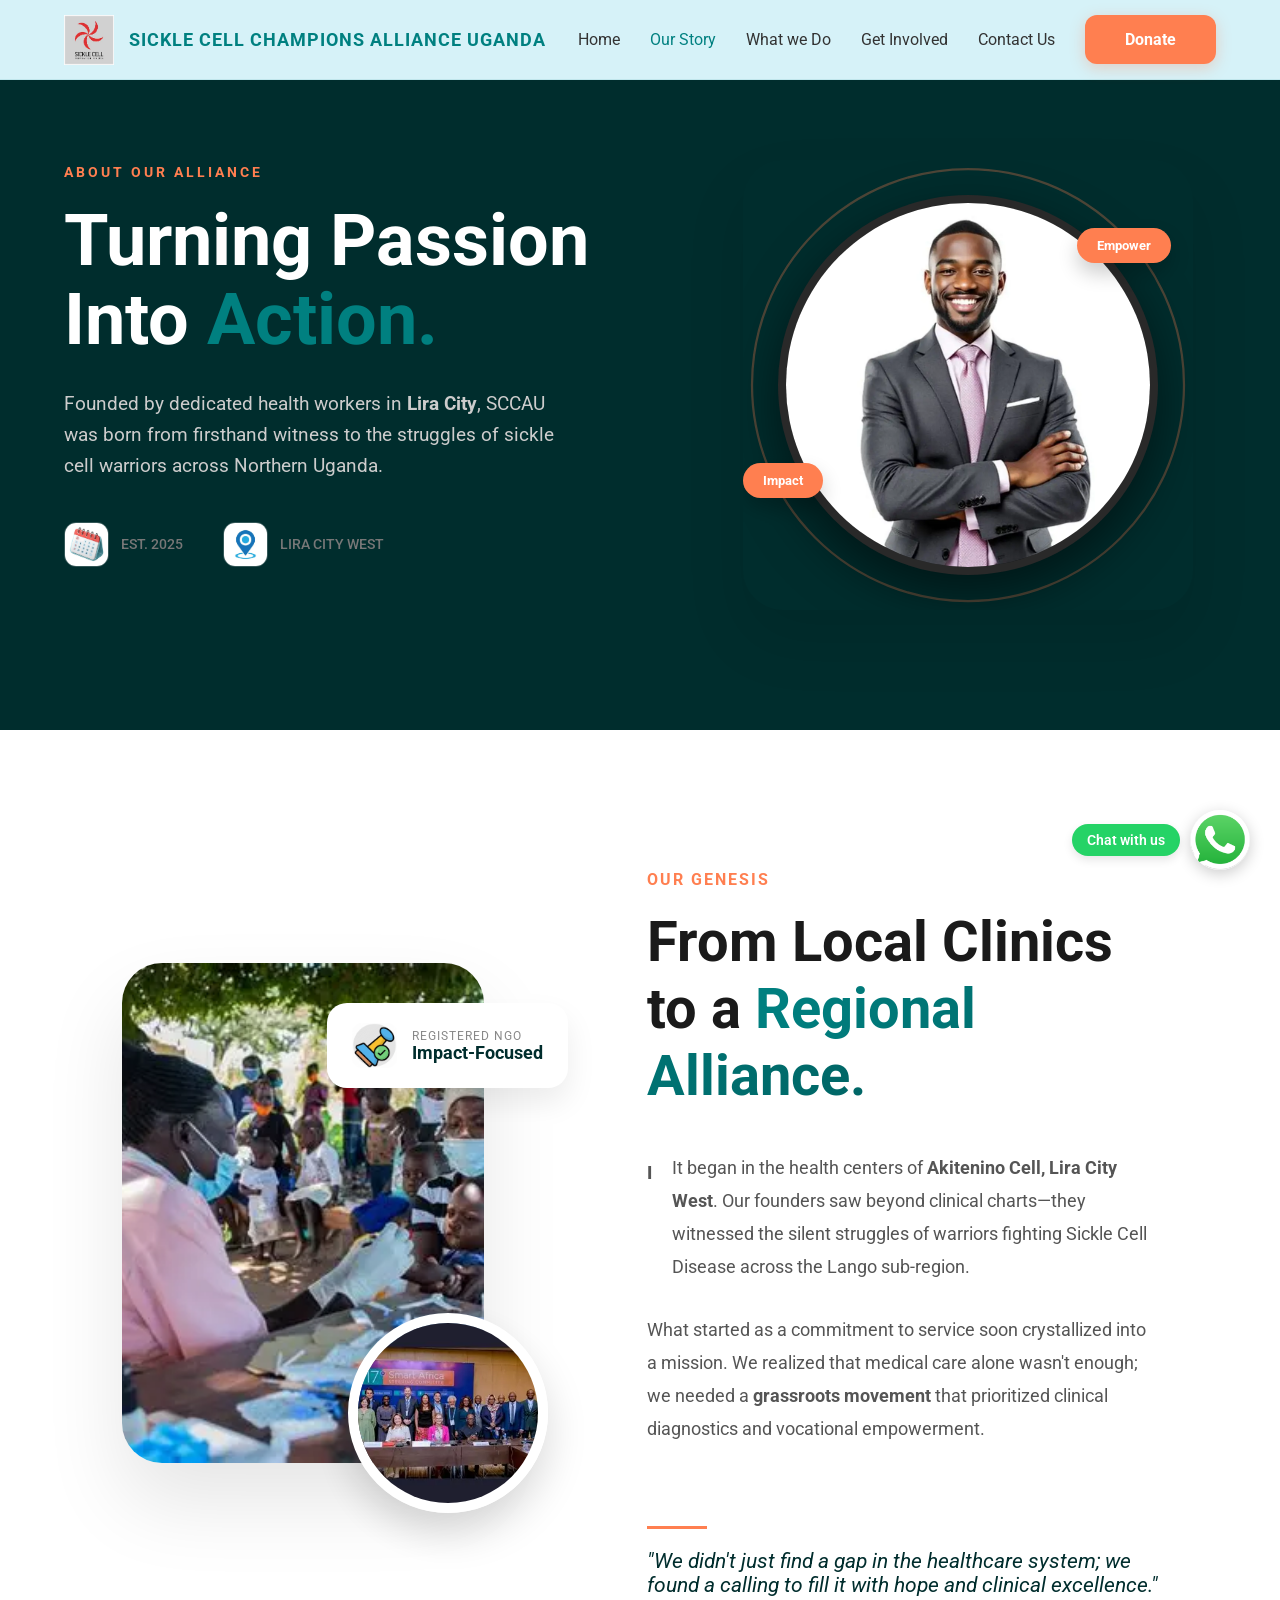
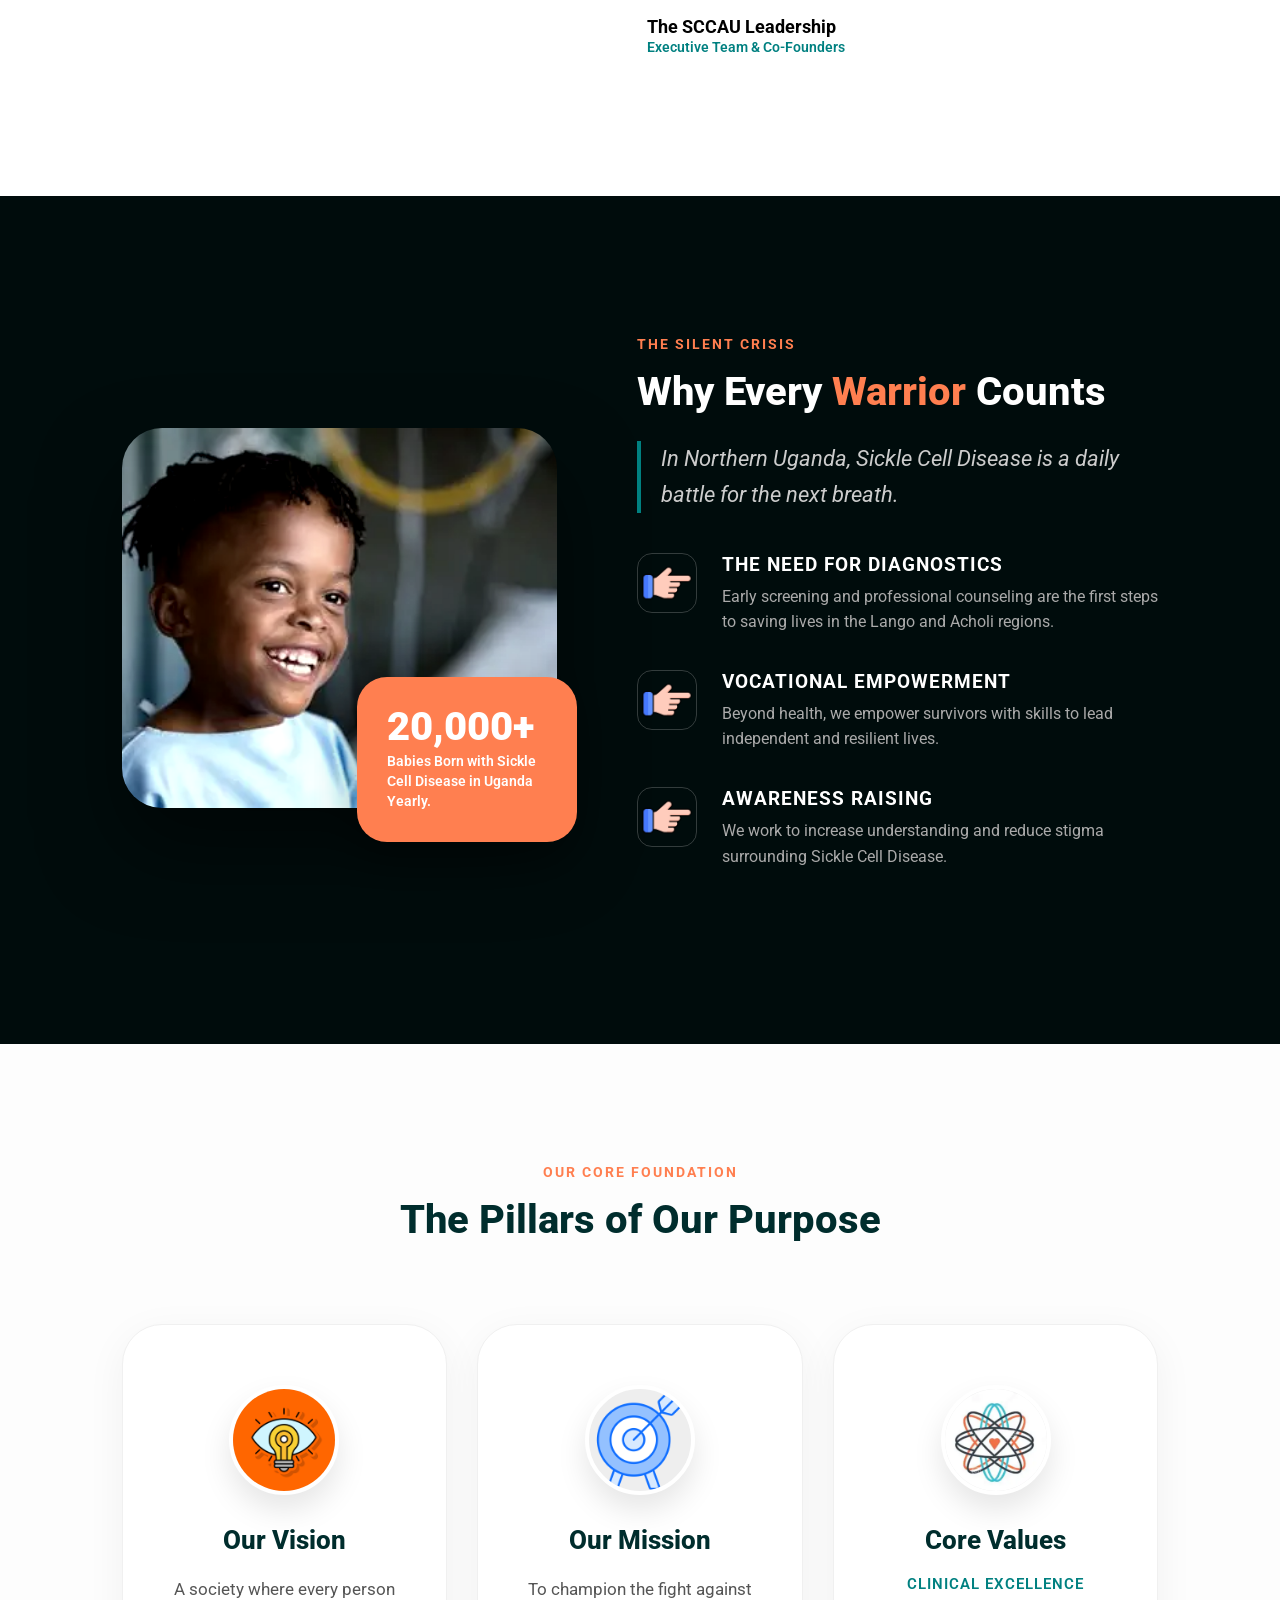
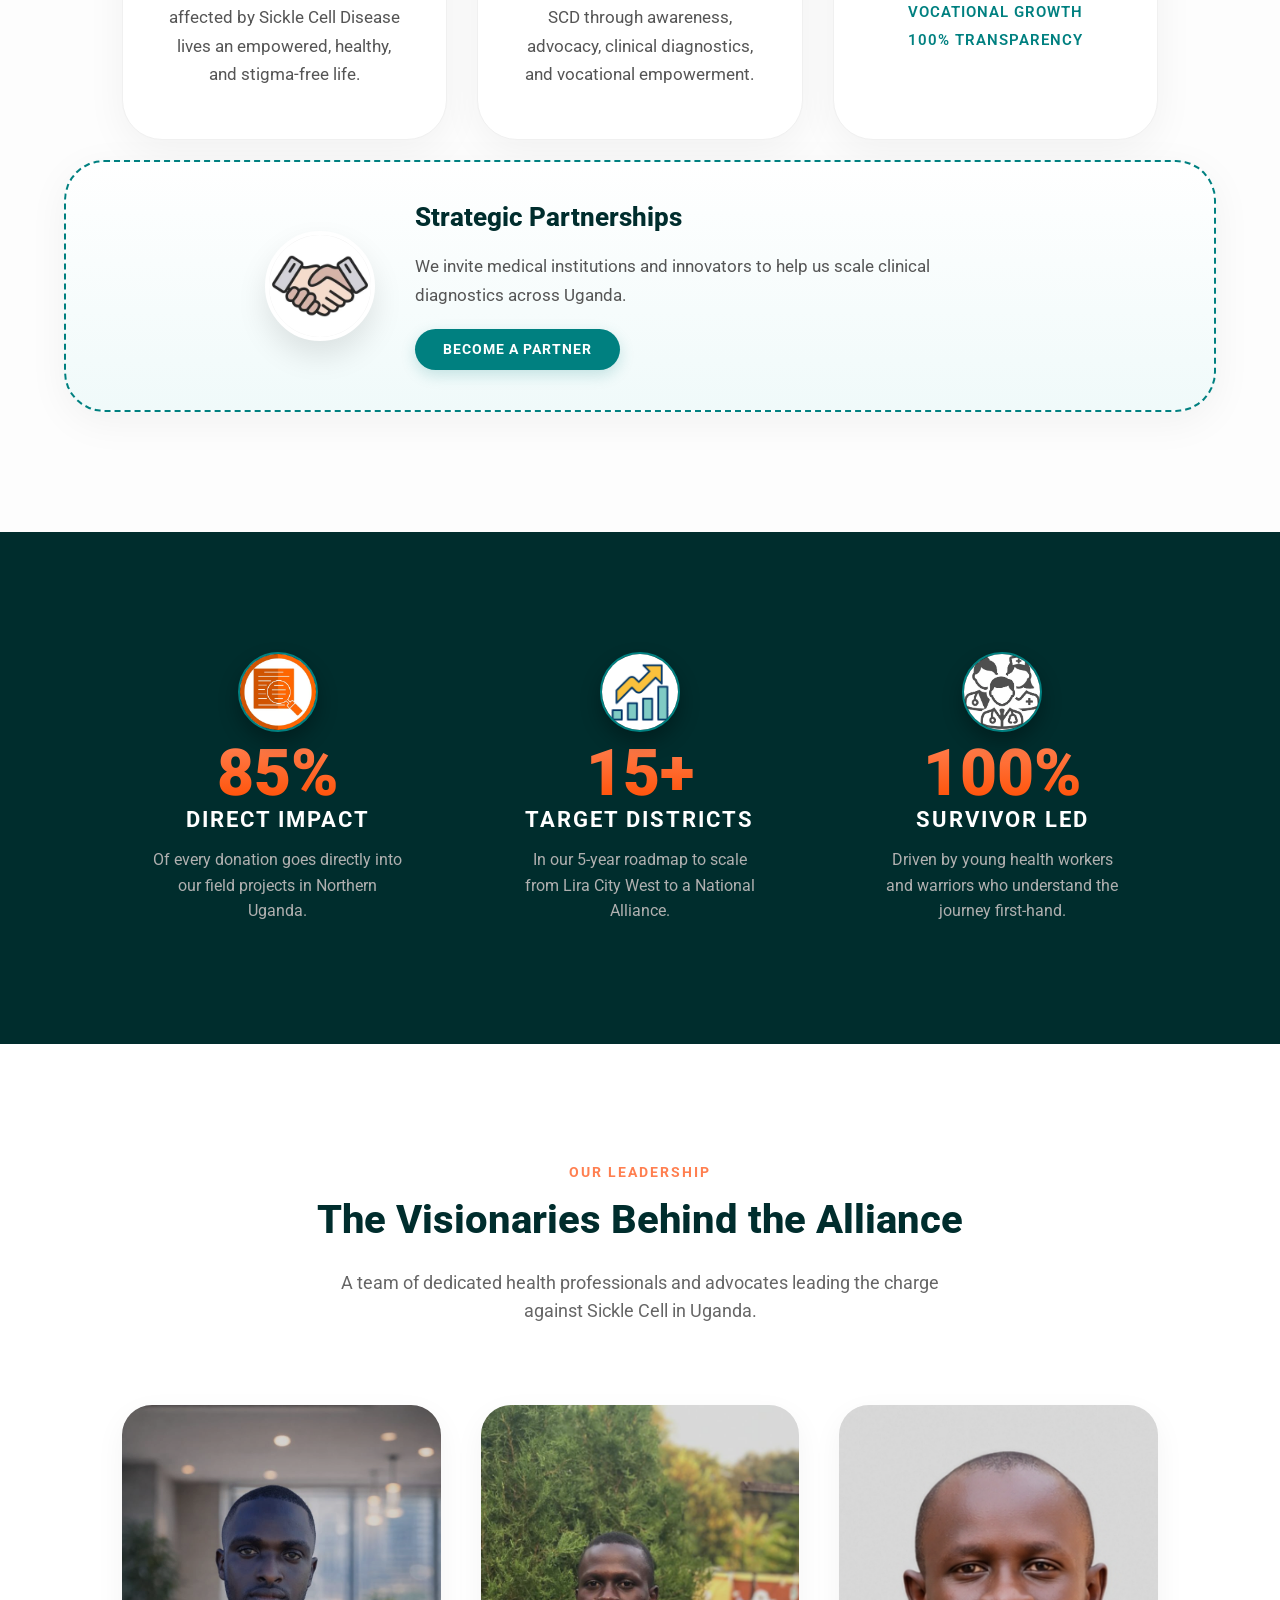
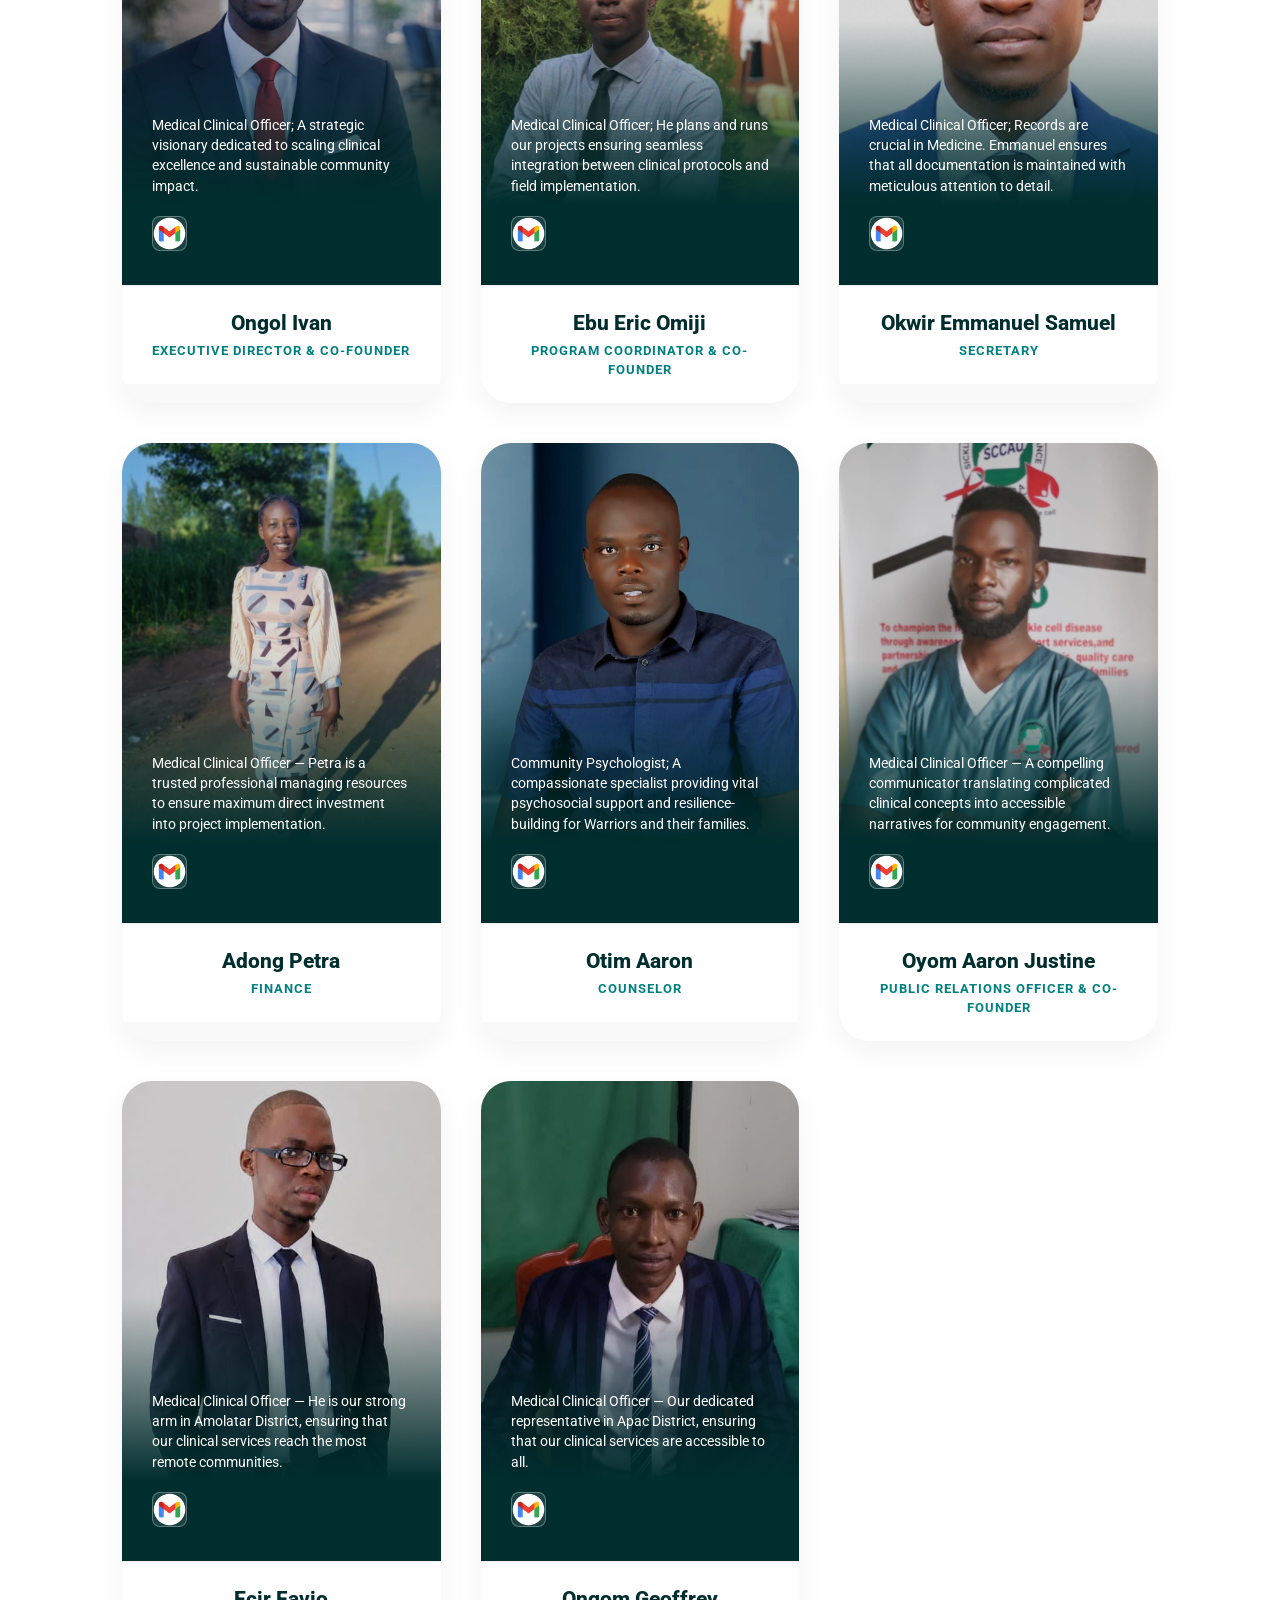
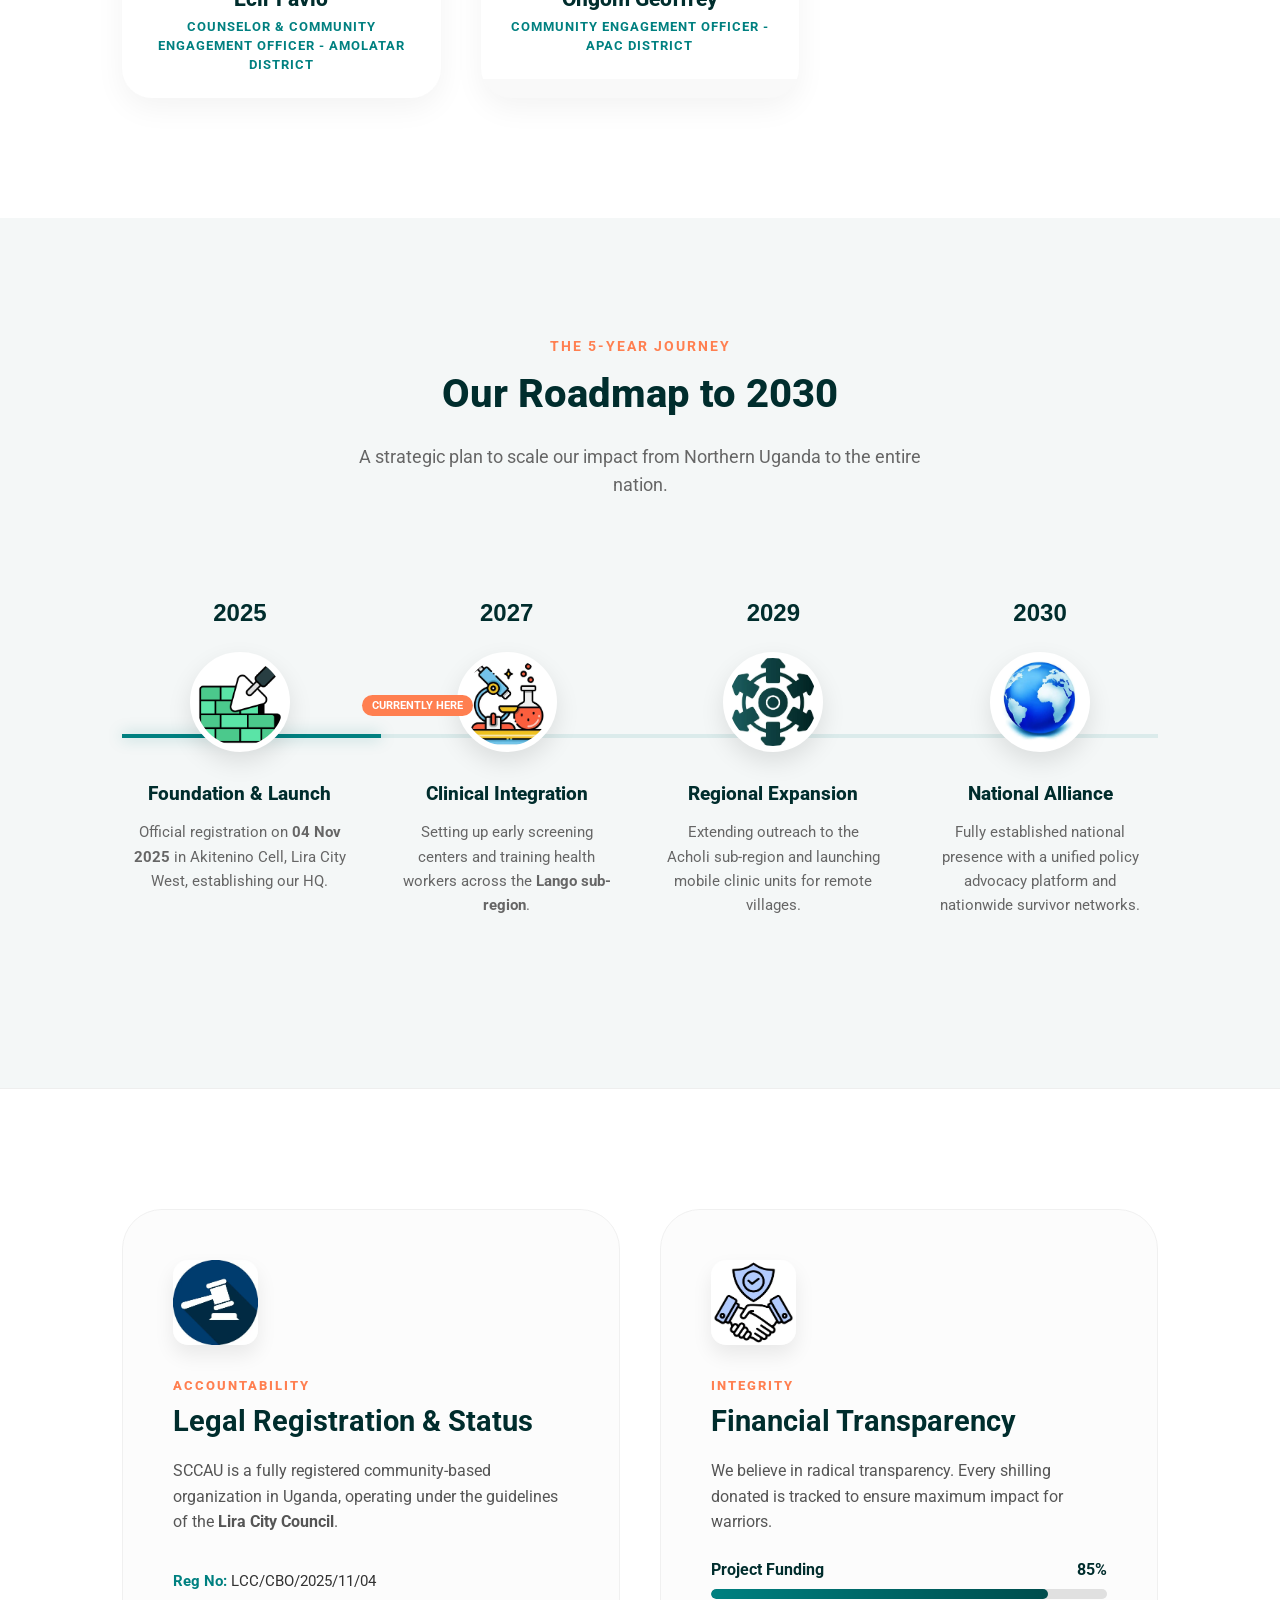
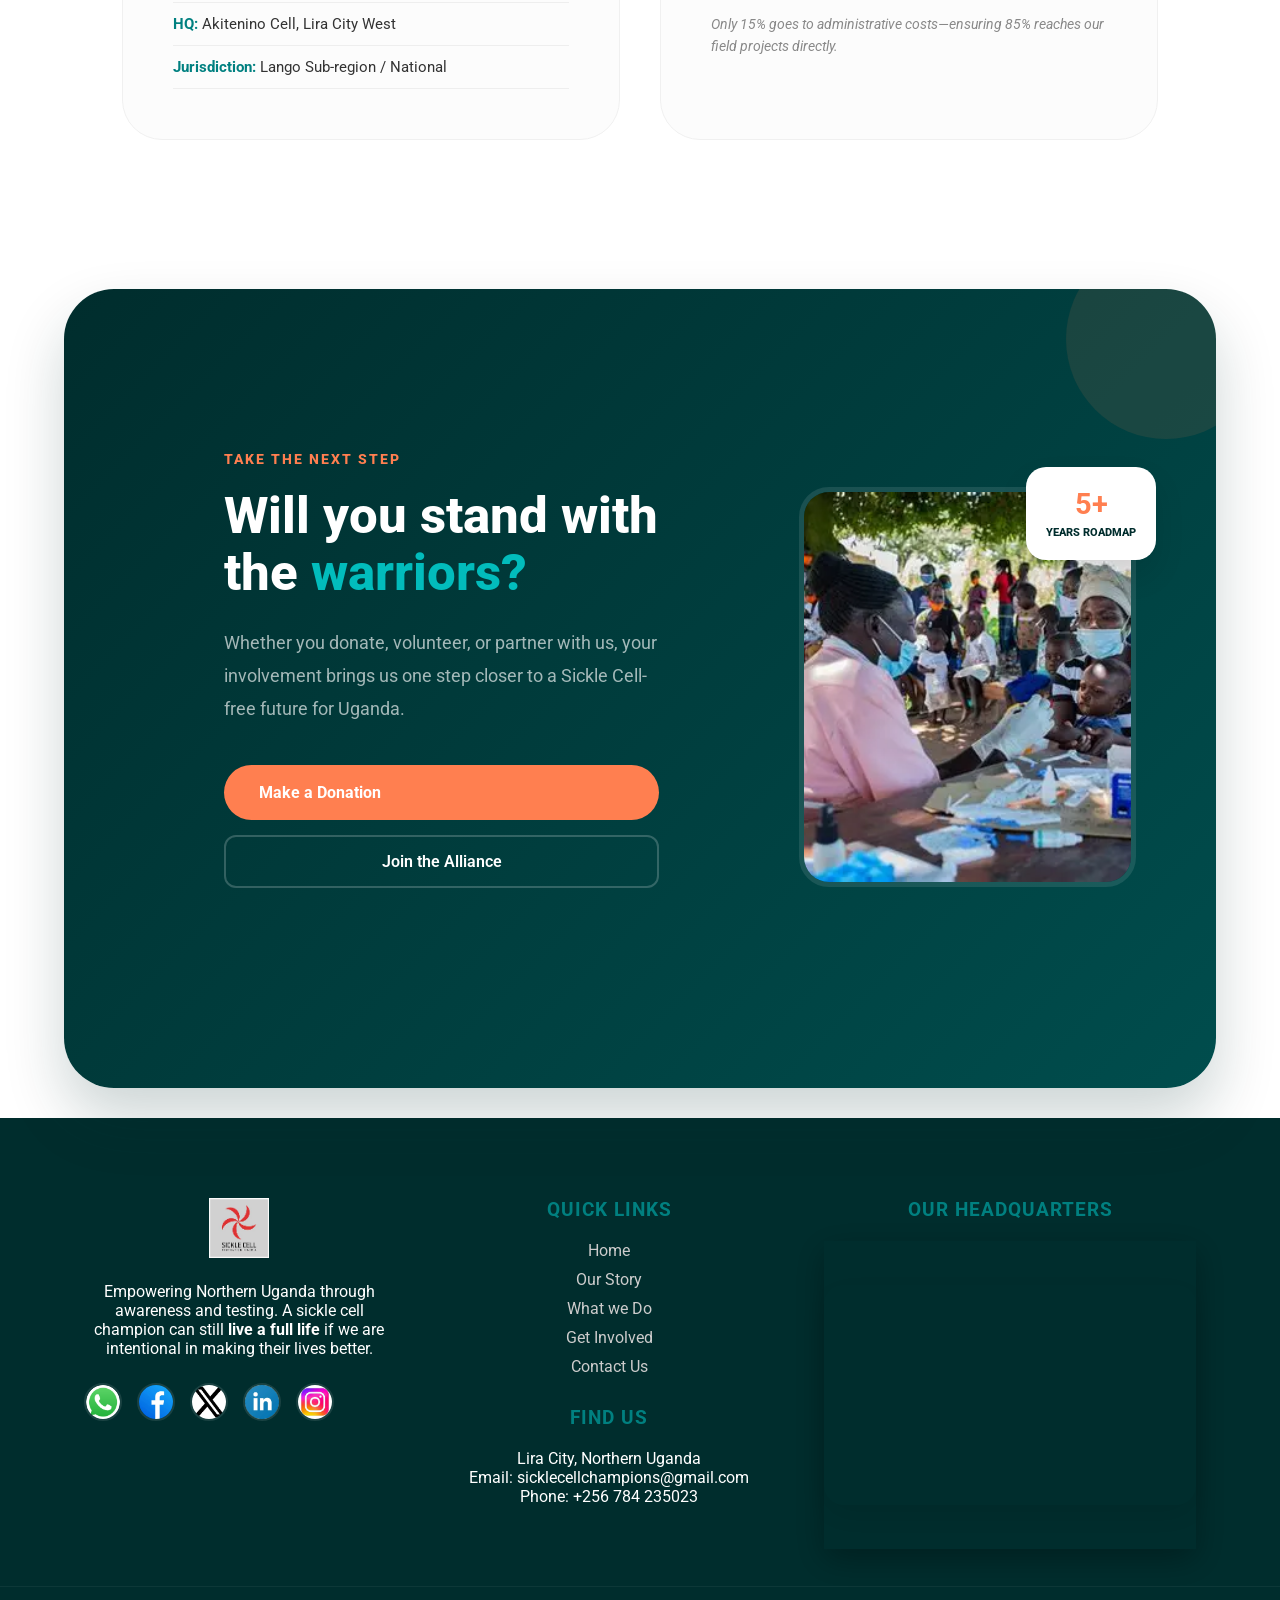
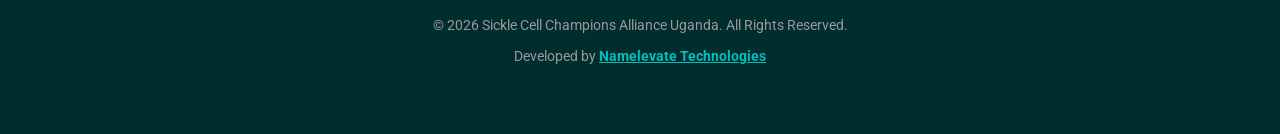
==== about.html @ 12b00da1 "Baseline code" ====
<!DOCTYPE html>
<html lang="en">
<head>
    <meta charset="UTF-8">
    <meta name="viewport" content="width=device-width, initial-scale=1.0">
    <link href="https://fonts.googleapis.com/css2?family=Roboto:wght@400;700&display=swap" rel="stylesheet">
    <link rel="stylesheet" href="style.css">
    <title>Sickle Cell Champions Alliance Uganda</title>
</head>
<body>

    <nav class="navbar">
        <div class="nav-container">
            <div class="brand">
                <img src="IMAGES/logo.jfif" alt="SCAU Logo" class="logo">
                <span class="brand-name">Sickle Cell Champions <span class="break"></span>Alliance Uganda</span>
            </div>

            <ul class="nav-links" id="navLinks">
                    <li><a href="index.html">Home</a></li>
                    <li><a href="about.html" class="active">Our Story</a></li>
                    <li><a href="programs.html">What we Do</a></li>
                    <li><a href="involve.html">Get Involved</a></li>
                    <li><a href="contact.html">Contact Us</a></li>
                <li><a href="donate.html" class="btn-cta">Donate</a></li>
            </ul>


            <div class="menu-toggle" id="mobile-menu">
                <span class="bar"></span>
                <span class="bar"></span>
                <span class="bar"></span>
            </div>
        </div>
    </nav>

<!--=============================================Hero section=================================================-->
<section class="about-hero">
    <div class="container">
        <div class="about-hero-flex">
            
            <div class="about-hero-text reveal-left">
                <span class="about-tag">About Our Alliance</span>
                <h1>Turning Passion Into <span class="highlight">Action.</span></h1>
                <p class="hero-lead">
                    Founded by dedicated health workers in <strong>Lira City</strong>, SCCAU was born from firsthand witness to the struggles of sickle cell warriors across Northern Uganda.
                </p>
                <div class="hero-stats-mini">
                    <div class="mini-stat">
                        <div class="mini-img-icon">
                            <img src="IMAGES/calendar.webp" alt="Established">
                        </div>
                        <span>Est. 2025</span>
                    </div>
                    <div class="mini-stat">
                        <div class="mini-img-icon">
                            <img src="IMAGES/location.webp" alt="Location">
                        </div>
                        <span>Lira City West</span>
                    </div>
                </div>
            </div>

            <div class="about-hero-visual reveal-right">
                <div class="main-image-wrapper">
                    <div class="hero-main-circle">
                        <img src="IMAGES/okol-demo.webp" alt="Executive Director">
                    </div>
                    <div class="floating-badge fb-1">Empower</div>
                    <div class="floating-badge fb-2">Impact</div>
                    <div class="svg-orbit">
                        <svg viewBox="0 0 100 100">
                            <circle cx="50" cy="50" r="48" stroke="rgba(255,127,80,0.3)" stroke-width="0.5" fill="none" />
                        </svg>
                    </div>
                </div>
            </div>

        </div>
    </div>
</section>

    <!--============================================Hero section ends=============================================-->

   <!--==============================================Founding section starts================================================-->
<section class="founding-story">
    <div class="container">
        <div class="story-layout">
            
            <div class="story-visuals reveal-left">
                <div class="image-stack">
                    <div class="main-story-img">
                        <img src="IMAGES/outreach.webp" alt="Lira Outreach">
                    </div>
                    <div class="accent-img-circle">
                        <img src="IMAGES/team.webp" alt="SCCAU Team">
                    </div>
                </div>
                <div class="milestone-card">
                    <div class="m-icon-box">
                        <img src="IMAGES/seal.webp" alt="Certified">
                    </div>
                    <div class="m-text">
                        <span>Registered NGO</span>
                        <strong>Impact-Focused</strong>
                    </div>
                </div>
            </div>

            <div class="story-content reveal-right">
                <span class="story-sub">Our Genesis</span>
                <h2 class="story-title">From Local Clinics to a <span class="teal-gradient">Regional Alliance.</span></h2>
                
                <div class="story-text-block">
                    <p class="drop-cap">I</p>
                    <p>It began in the health centers of <strong>Akitenino Cell, Lira City West</strong>. Our founders saw beyond clinical charts—they witnessed the silent struggles of warriors fighting Sickle Cell Disease across the Lango sub-region.</p>
                </div>

                <div class="story-text-block">
                    <p>What started as a commitment to service soon crystallized into a mission. We realized that medical care alone wasn't enough; we needed a <strong>grassroots movement</strong> that prioritized clinical diagnostics and vocational empowerment.</p>
                </div>

                <div class="story-signature">
                    <div class="sig-line"></div>
                    <p>"We didn't just find a gap in the healthcare system; we found a calling to fill it with hope and clinical excellence."</p>
                    <div class="founder-info">
                        <strong>The SCCAU Leadership</strong>
                        <span>Executive Team & Co-Founders</span>
                    </div>
                </div>
            </div>

        </div>
    </div>
</section>

    <!--===============================================Founding section ends ==========================================-->
 
    <!----------------------------------------------why sickle cell section starts-------------------------------------------------->
<section class="why-it-matters">
    <div class="container">
        <div class="emergency-flex">
            
            <div class="emergency-visual reveal-left">
                <div class="visual-stack">
                    <img src="IMAGES/patient.webp" alt="Sickle Cell Warrior" class="main-portrait">
                    <div class="stat-overlay-card">
                        <span class="stat-highlight">20,000+</span>
                        <p>Babies Born with Sickle Cell Disease in Uganda Yearly.</p>
                    </div>
                </div>
            </div>

            <div class="emergency-content reveal-right">
                <span class="section-tag">The Silent Crisis</span>
                <h2 class="section-title" style="color: white;">Why Every <span class="coral-text">Warrior</span> Counts</h2>
                
                <div class="narrative-box">
                    <p class="lead-text">In Northern Uganda, Sickle Cell Disease is a daily battle for the next breath.</p>
                    
                    <div class="fact-row">
                        <div class="fact-icon-img">
                            <img src="IMAGES/point.png" alt="Clinical">
                        </div>
                        <div class="fact-text">
                            <strong>The Need for Diagnostics</strong>
                            <p>Early screening and professional counseling are the first steps to saving lives in the Lango and Acholi regions.</p>
                        </div>
                    </div>

                    <div class="fact-row">
                        <div class="fact-icon-img">
                            <img src="IMAGES/point.png" alt="Empowerment">
                        </div>
                        <div class="fact-text">
                            <strong>Vocational Empowerment</strong>
                            <p>Beyond health, we empower survivors with skills to lead independent and resilient lives.</p>
                        </div>
                    </div>

                    <div class="fact-row">
                        <div class="fact-icon-img">
                            <img src="IMAGES/point.png" alt="Transparency">
                        </div>
                        <div class="fact-text">
                            <strong>Awareness Raising</strong>
                            <p>We work to increase understanding and reduce stigma surrounding Sickle Cell Disease.</p>
                        </div>
                    </div>
                </div>
            </div>
        </div>
    </div>
</section>
<!----------------------------------------------why sickle cell section ends-------------------------------------------------->
 
    <!--===============================================mission starts=================================================-->
<section class="identity-section">
    <div class="container">
        <div class="identity-header reveal-up">
            <span class="section-tag">Our Core Foundation</span>
            <h2 class="section-title">The Pillars of Our Purpose</h2>
        </div>

        <div class="identity-grid">
            <div class="identity-card vision-card reveal-up">
                <div class="pillar-img-icon">
                    <img src="IMAGES/vision.jpg" alt="Our Vision">
                </div>
                <div class="pillar-content">
                    <h3>Our Vision</h3>
                    <p>A society where every person affected by Sickle Cell Disease lives an empowered, healthy, and stigma-free life.</p>
                </div>
                <div class="pillar-accent"></div>
            </div>

            <div class="identity-card mission-card reveal-up" style="transition-delay: 0.2s;">
                <div class="pillar-img-icon">
                    <img src="IMAGES/mission.png" alt="Our Mission">
                </div>
                <div class="pillar-content">
                    <h3>Our Mission</h3>
                    <p>To champion the fight against SCD through awareness, advocacy, clinical diagnostics, and vocational empowerment.</p>
                </div>
                <div class="pillar-accent"></div>
            </div>

            <div class="identity-card values-card reveal-up" style="transition-delay: 0.4s;">
                <div class="pillar-img-icon">
                    <img src="IMAGES/core2.PNG" alt="Our Values">
                </div>
                <div class="pillar-content">
                    <h3>Core Values</h3>
                    <ul class="values-list">
                        <li><span>Clinical Excellence</span></li>
                        <li><span>Vocational Growth</span></li>
                        <li><span>100% Transparency</span></li>
                    </ul>
                </div>
                <div class="pillar-accent"></div>
            </div>
        </div>
        <div class="identity-card partnership-card reveal-up" style="transition-delay: 0.6s; margin-top: 20px;">
            <div class="pillar-img-icon">
                <img src="IMAGES/partner.webp" alt="Partner with us">
            </div>
            <div class="pillar-content">
                <h3>Strategic Partnerships</h3>
                <p>We invite medical institutions and innovators to help us scale clinical diagnostics across Uganda.</p>
                <a href="contact.html" class="partner-btn">Become a Partner</a>
            </div>
            <div class="pillar-accent"></div>
        </div>
    </div>
</section>
   <!--===============================================mission ends=================================================-->
 <!--===============================================metric starts=================================================-->
 <section class="impact-dashboard">
    <div class="container">
        <div class="dashboard-grid">
            
            <div class="metric-card reveal-up">
                <div class="metric-visual">
                    <div class="metric-img-circle">
                        <img src="IMAGES/transparency.webp" alt="Transparency">
                    </div>
                    </div>
                    <div class="metric-number"><span class="counter">85</span>%</div>
                
                <div class="metric-info">
                    <h4>Direct Impact</h4>
                    <p>Of every donation goes directly into our field projects in Northern Uganda.</p>
                </div>
            </div>

            <div class="metric-card reveal-up" style="transition-delay: 0.2s;">
                <div class="metric-visual">
                    <div class="metric-img-circle">
                        <img src="IMAGES/growth.jfif" alt="Expansion">
                    </div>
                    </div>
                    <div class="metric-number"><span class="counter">15</span>+</div>
                
                <div class="metric-info">
                    <h4>Target Districts</h4>
                    <p>In our 5-year roadmap to scale from Lira City West to a National Alliance.</p>
                </div>
            </div>

            <div class="metric-card reveal-up" style="transition-delay: 0.4s;">
                <div class="metric-visual">
                    <div class="metric-img-circle">
                        <img src="IMAGES/personnel.webp" alt="Health Workers">
                    </div>
                    </div>
                    <div class="metric-number"><span class="counter">100</span>%</div>
                
                <div class="metric-info">
                    <h4>Survivor Led</h4>
                    <p>Driven by young health workers and warriors who understand the journey first-hand.</p>
                </div>
            </div>

        </div>
    </div>
</section>

 <!--===============================================metric ends=================================================-->
 <!--================================================Leadership starts=====================================================-->
<section class="leadership-section">
    <div class="container">
        <div class="leadership-header reveal-up">
            <span class="section-tag">Our Leadership</span>
            <h2 class="section-title">The Visionaries Behind the Alliance</h2>
            <p class="section-subtitle">A team of dedicated health professionals and advocates leading the charge against Sickle Cell in Uganda.</p>
        </div>

        <div class="team-grid">
            <div class="leader-card">
                <div class="leader-image-wrapper">
                    <img src="IMAGES/Ongol.jpg" alt="Ongol Ivan" class="leader-photo">
                    <div class="leader-overlay">
                        <div class="leader-bio">
                            <p>Medical Clinical Officer; A strategic visionary dedicated to scaling clinical excellence and sustainable community impact.</p>
                            <div class="leader-socials">
                         <!--       <a href="#"><img src="IMAGES/linkedin.webp" alt="LinkedIn"></a>       -->
                                <a href="mailto:ivanongol18@gmail.com"><img src="IMAGES/gmail.webp" alt="Email"></a>
                            </div>
                        </div>
                    </div>
                </div>
                <div class="leader-info">
                    <h3>Ongol Ivan</h3>
                    <span>Executive Director & Co-Founder</span>
                </div>
            </div>

                   
            <div class="leader-card">
                <div class="leader-image-wrapper">
                    <img src="IMAGES/Ebu.jpg" alt="Ebu Eric" class="leader-photo">
                    <div class="leader-overlay">
                        <div class="leader-bio">
                            <p>Medical Clinical Officer; He plans and runs our projects ensuring seamless integration between clinical protocols and field implementation.</p>
                            <div class="leader-socials">
                        <!--        <a href="#"><img src="IMAGES/linkedin.webp" alt="LinkedIn"></a>          -->
                                <a href="mailto:ebue301@gmail.com"><img src="IMAGES/gmail.webp" alt="Email"></a>
                            </div>
                        </div>
                    </div>
                </div>
                <div class="leader-info">
                    <h3>Ebu Eric Omiji</h3>
                    <span>Program Coordinator & Co-Founder</span>
                </div>
            </div>

                <div class="leader-card">
                <div class="leader-image-wrapper">
                    <img src="IMAGES/Okwir.jpg" alt="Okwir Emmanuel Samuel" class="leader-photo">
                    <div class="leader-overlay">
                        <div class="leader-bio">
                            <p>Medical Clinical Officer; Records are crucial in Medicine. Emmanuel ensures that all documentation is maintained with meticulous attention to detail.</p>
                            <div class="leader-socials">
                     <!--            <a href="#"><img src="IMAGES/linkedin.webp" alt="LinkedIn"></a>    -->
                                <a href="mailto:okwiremmanuel089@gmail.com"><img src="IMAGES/gmail.webp" alt="Email"></a>
                            </div>
                        </div>
                    </div>
                </div>
                <div class="leader-info">
                    <h3>Okwir Emmanuel Samuel</h3>
                    <span>Secretary</span>
                </div>
            </div>


                    
                <div class="leader-card">
                <div class="leader-image-wrapper">
                    <img src="IMAGES/Adong.jpg" alt="Adong Petra" class="leader-photo">
                    <div class="leader-overlay">
                        <div class="leader-bio">
                            <p>Medical Clinical Officer — Petra is a trusted professional managing resources to ensure maximum direct investment into project implementation.</p>
                            <div class="leader-socials">
                     <!--            <a href="#"><img src="IMAGES/linkedin.webp" alt="LinkedIn"></a>    -->
                                <a href="mailto:okwir@gmail.com"><img src="IMAGES/gmail.webp" alt="Email"></a>
                            </div>
                        </div>
                    </div>
                </div>
                <div class="leader-info">
                    <h3>Adong Petra</h3>
                    <span>Finance</span>
                </div>
            </div>

                    
                <div class="leader-card">
                <div class="leader-image-wrapper">
                    <img src="IMAGES/Otim.jpg" alt="Otim Aaron" class="leader-photo">
                    <div class="leader-overlay">
                        <div class="leader-bio">
                            <p>Community Psychologist; A compassionate specialist providing vital psychosocial support and resilience-building for Warriors and their families.</p>
                            <div class="leader-socials">
                      <!--          <a href="#"><img src="IMAGES/linkedin.webp" alt="LinkedIn"></a>          -->
                                <a href="mailto:aronotim15@gmail.com"><img src="IMAGES/gmail.webp" alt="Email"></a>
                            </div>
                        </div>
                    </div>
                </div>
                <div class="leader-info">
                    <h3>Otim Aaron</h3>
                    <span>Counselor</span>
                </div>
            </div>

                
                    <div class="leader-card">
                <div class="leader-image-wrapper">
                    <img src="IMAGES/Oyom.jpg" alt="Oyom Aaron Justine" class="leader-photo">
                    <div class="leader-overlay">
                        <div class="leader-bio">
                            <p>Medical Clinical Officer — A compelling communicator translating complicated clinical concepts into accessible narratives for community engagement.</p>
                            <div class="leader-socials">
                     <!--           <a href="#"><img src="IMAGES/linkedin.webp" alt="LinkedIn"></a>     -->
                                <a href="mailto:okwir@gmail.com"><img src="IMAGES/gmail.webp" alt="Email"></a>
                            </div>
                        </div>
                    </div>
                </div>
                <div class="leader-info">
                    <h3>Oyom Aaron Justine</h3>
                    <span>Public Relations Officer & Co-founder</span>
                </div>
            </div>

               
                    <div class="leader-card">
                <div class="leader-image-wrapper">
                    <img src="IMAGES/Ecir.jpg" alt="Ecir Favio" class="leader-photo">
                    <div class="leader-overlay">
                        <div class="leader-bio">
                            <p>Medical Clinical Officer — He is our strong arm in Amolatar District, ensuring that our clinical services reach the most remote communities.</p>
                            <div class="leader-socials">
                    <!--            <a href="#"><img src="IMAGES/linkedin.webp" alt="LinkedIn"></a>    -->
                                <a href="mailto:favioecir591@gmail.com"><img src="IMAGES/gmail.webp" alt="Email"></a>
                            </div>
                        </div>
                    </div>
                </div>
                <div class="leader-info">
                    <h3>Ecir Favio</h3>
                    <span>Counselor & Community Engagement Officer - Amolatar District</span>
                </div>
            </div>

                 
                    <div class="leader-card">
                <div class="leader-image-wrapper">
                    <img src="IMAGES/Ongom.jpg" alt="Ongom Geoffrey" class="leader-photo">
                    <div class="leader-overlay">
                        <div class="leader-bio">
                            <p>Medical Clinical Officer — Our dedicated representative in Apac District, ensuring that our clinical services are accessible to all.</p>
                            <div class="leader-socials">
                       <!--         <a href="#"><img src="IMAGES/linkedin.webp" alt="LinkedIn"></a>    -->
                                <a href="mailto:okwir@gmail.com"><img src="IMAGES/gmail.webp" alt="Email"></a>
                            </div>
                        </div>
                    </div>
                </div>
                <div class="leader-info">
                    <h3>Ongom Geoffrey</h3>
                    <span>Community Engagement Officer - Apac District</span>
                </div>
            </div>


            <!-- Additional leaders can be added here following the same structure -->
        </div>
    </div>
</section>

 <!--===================================================Leadership ends===========================================================-->
 <!--================================================== Milestones start=========================================================-->
<section class="roadmap-section">
    <div class="container">
        <div class="roadmap-header reveal-up">
            <span class="section-tag">The 5-Year Journey</span>
            <h2 class="section-title">Our Roadmap to 2030</h2>
            <p class="section-subtitle">A strategic plan to scale our impact from Northern Uganda to the entire nation.</p>
        </div>

        <div class="roadmap-wrapper">
            <div class="roadmap-line"></div>

            <div class="roadmap-grid">
                <div class="milestone-item reveal-up">
                    <div class="milestone-year">2025</div>
                    <div class="milestone-node">
                        <div class="node-img-icon">
                            <img src="IMAGES/foundation.png" alt="Foundation">
                        </div>
                    </div>
                    <div class="milestone-content">
                        <h3>Foundation & Launch</h3>
                        <p>Official registration on <strong>04 Nov 2025</strong> in Akitenino Cell, Lira City West, establishing our HQ.</p>
                    </div>
                </div>

                <div class="milestone-item reveal-up" style="transition-delay: 0.2s;">
                    <div class="milestone-year">2027</div>
                    <div class="milestone-node">
                        <div class="node-img-icon">
                            <img src="IMAGES/lab.webp" alt="Screening">
                        </div>
                    </div>
                    <div class="milestone-content">
                        <h3>Clinical Integration</h3>
                        <p>Setting up early screening centers and training health workers across the <strong>Lango sub-region</strong>.</p>
                    </div>
                </div>

                <div class="milestone-item reveal-up" style="transition-delay: 0.4s;">
                    <div class="milestone-year">2029</div>
                    <div class="milestone-node">
                        <div class="node-img-icon">
                            <img src="IMAGES/expansion.webp" alt="Expansion">
                        </div>
                    </div>
                    <div class="milestone-content">
                        <h3>Regional Expansion</h3>
                        <p>Extending outreach to the Acholi sub-region and launching mobile clinic units for remote villages.</p>
                    </div>
                </div>

                <div class="milestone-item reveal-up" style="transition-delay: 0.6s;">
                    <div class="milestone-year">2030</div>
                    <div class="milestone-node">
                        <div class="node-img-icon">
                            <img src="IMAGES/globe.webp" alt="National">
                        </div>
                    </div>
                    <div class="milestone-content">
                        <h3>National Alliance</h3>
                        <p>Fully established national presence with a unified policy advocacy platform and nationwide survivor networks.</p>
                    </div>
                </div>
            </div>
        </div>
    </div>
</section>

 <!--================================================== Milestones end=========================================================-->

 <!--================================================== transparency starts======================================================-->
<section class="governance-section">
    <div class="container">
        <div class="gov-grid">
            
            <div class="gov-card reveal-left">
                <div class="gov-badge-icon">
                    <img src="IMAGES/legal2.webp" alt="Legal Registration">
                </div>
                <div class="gov-content">
                    <span class="gov-tag">Accountability</span>
                    <h3>Legal Registration & Status</h3>
                    <p>SCCAU is a fully registered community-based organization in Uganda, operating under the guidelines of the <strong>Lira City Council</strong>.</p>
                    <ul class="gov-details">
                        <li><strong>Reg No:</strong> LCC/CBO/2025/11/04</li>
                        <li><strong>HQ:</strong> Akitenino Cell, Lira City West</li>
                        <li><strong>Jurisdiction:</strong> Lango Sub-region / National</li>
                    </ul>
                </div>
            </div>

            <div class="gov-card reveal-right">
                <div class="gov-badge-icon">
                    <img src="IMAGES/integrity.webp" alt="Financial Integrity">
                </div>
                <div class="gov-content">
                    <span class="gov-tag">Integrity</span>
                    <h3>Financial Transparency</h3>
                    <p>We believe in radical transparency. Every shilling donated is tracked to ensure maximum impact for warriors.</p>
                    <div class="funding-bar-container">
                        <div class="funding-label">
                            <span>Project Funding</span>
                            <span>85%</span>
                        </div>
                        <div class="funding-bar">
                            <div class="funding-progress" style="width: 85%;"></div>
                        </div>
                        <p class="funding-note">Only 15% goes to administrative costs—ensuring 85% reaches our field projects directly.</p>
                    </div>
                </div>
            </div>

        </div>
    </div>
</section>

 <!--================================================== transparency ends=============================================================-->

<!--------------------------------------------------CTA starts--------------------------------------------------------->
<section class="final-cta1" style="margin-top: 0; margin-bottom: 0;">
    <div class="container">
        <div class="cta-box reveal-up">
            <div class="cta-content">
                <span class="cta-tag">Take the Next Step</span>
                <h2 class="cta-title">Will you stand with the <span class="highlight">warriors?</span></h2>
                <p class="cta-desc">Whether you donate, volunteer, or partner with us, your involvement brings us one step closer to a Sickle Cell-free future for Uganda.</p>
                
                <div class="cta-actions">
                    <a href="donate.html" class="btn btn-coral pulse-btn">Make a Donation</a>
                    <a href="contact.html" class="btn btn-outline">Join the Alliance</a>
                </div>
            </div>

            <div class="cta-image-provision">
                <img src="IMAGES/outreach.webp" alt="Join our community" class="cta-img">
                <div class="cta-experience-badge">
                    <strong>5+</strong>
                    <span>Years Roadmap</span>
                </div>
            </div>
        </div>
    </div>
</section>
<!--------------------------------------------------CTA ends--------------------------------------------------------->
<!--================================================= Footer starts=========================================== -->
<footer class="main-footer">
    <div class="footer-grid">
        <!-- Column 1: Brand & Socials -->
        <div class="footer-column footer-brand">
            <img src="IMAGES/logo.jfif" alt="SCAU Logo" class="footer-logo">
            <p>Empowering Northern Uganda through awareness and testing. A sickle cell champion can still <strong>live a full life</strong> if we are intentional in making their lives better.</p>
            
            <div class="footer-social-images">
                <a href="#"><img src="IMAGES/whatsapp-icon.png" alt="WhatsApp"></a>
                <a href="#"><img src="IMAGES/facebook.webp" alt="Facebook"></a>
                <a href="#"><img src="IMAGES/xicon.webp" alt="X"></a>
                <a href="#"><img src="IMAGES/linkedin.webp" alt="LinkedIn"></a>
                <a href="#"><img src="IMAGES/ig-icon.webp" alt="Instagram"></a>

            </div>
        </div>

        <!-- Column 2: Links & Contact -->
        <div class="footer-column footer-info">
            <div class="info-group">
                <h4>Quick Links</h4>
                <ul class="footer-nav">
                    <li><a href="index.html">Home</a></li>
                    <li><a href="about.html">Our Story</a></li>
                    <li><a href="programs.html">What we Do</a></li>
                    <li><a href="involve.html">Get Involved</a></li>
                    <li><a href="contact.html">Contact Us</a></li>
                </ul>
            </div>
            <div class="info-group" style="margin-top: 30px;">
                <h4>Find Us</h4>
                <p>Lira City, Northern Uganda</p>
                <p>Email: sicklecellchampions@gmail.com</p>
                <p>Phone: +256 784 235023</p>
            </div>
        </div>

        <!-- Column 3: The Map -->
        <div class="footer-column footer-map">
    <h4>Our Headquarters</h4>
    <div class="map-container">
        <!-- Verified Embed Code for Lira, Uganda -->
    <!-- Updated Embed Code centered towards Lira City West (Akitenino Cell area) -->
    <iframe 
        src="https://www.google.com/maps/embed?pb=!1m18!1m12!1m3!1d15951.050608556637!2d32.8750000!3d2.2470000!2m3!1f0!2f0!3f0!3m2!1i1024!2i768!4f13.1!3m3!1m2!1s0x1770967000000000%3A0x0!2sLira%20City%20West%2C%20Uganda!5e0!3m2!1sen!2sug!4v1714600000000!5m2!1sen!2sug" 
        width="100%" 
        height="220" 
        style="border:0; border-radius: 20px; box-shadow: 0 10px 30px rgba(0,0,0,0.1);" 
        allowfullscreen="" 
        loading="lazy" 
        referrerpolicy="no-referrer-when-downgrade">
    </iframe>
    </div>
</div>
    </div>

    <div class="footer-bottom">
        <div class="footer-bottom-container">
            <p class="copyright">&copy; 2026 Sickle Cell Champions Alliance Uganda. All Rights Reserved.</p>
            <p class="developer-credit">
                  Developed by 
                <a href="https://www.namelevate.tech" target="_blank" class="namelevate-link"><u>Namelevate Technologies</u></a>
            </p>
        </div>
    </div>
</footer>
<!--================================================= Footer ends=========================================== -->
<a href="https://wa.me/256784235023" class="whatsapp-float" target="_blank">
    <span class="wa-tooltip">Chat with us</span>
    <img src="IMAGES/whatsapp-icon.png" alt="WhatsApp Chat">
</a>
<!--====================================================WhatsApp Chat Button====================================================-->


<script src="js/about.js"></script>
</body>
</html>
---- style.css ----
/* Color Palette & Variables */
:root {
    --teal: #008080; /* Bluish Teal */
    --coral: #FF7F50; /* Coral */
    --white: #ffffff;
    --glass: rgba(255, 255, 255, 0.9);
}

* {
    margin: 0;
    padding: 0;
    box-sizing: border-box;
}

body {
    font-family: 'Roboto', sans-serif;
}

/* Navbar Styles */
.navbar {
    position: fixed;
    top: 0;
    width: 100%;
    height: 80px;
    background: rgb(214, 242, 248);
    backdrop-filter: blur(10px); /* Modern Glass Effect */
    border-bottom: 1px solid rgba(0, 128, 128, 0.1);
    z-index: 1000;
    display: flex;
    align-items: center;
}

.nav-container {
    display: flex;
    justify-content: space-between;
    align-items: center;
    width: 90%;
    max-width: 1200px;
    margin: 0 auto;
}

/* Brand Section */
.brand {
    display: flex;
    align-items: center;
    gap: 15px;
}

.logo {
    height: 50px;
    width: auto;
}

.brand-name {
    font-weight: 700;
    color: var(--teal);
    font-size: 1.1rem;
    text-transform: uppercase;
    letter-spacing: 1px;
}

/* Desktop Links */
.nav-links {
    display: flex;
    list-style: none;
    align-items: center;
    gap: 30px;
}

.nav-links a {
    text-decoration: none;
    color: #333;
    font-weight: 400;
    transition: color 0.3s ease;
}

.nav-links a:hover, .nav-links a.active {
    color: var(--teal);
}

.btn-cta {
    background-color: var(--coral);
    color: var(--white) !important;
    padding: 10px 25px;
    border-radius: 50px;
    font-weight: 700 !important;
    box-shadow: 0 4px 15px rgba(255, 127, 80, 0.3);
    transition: transform 0.3s ease !important;
}

.btn-cta:hover {
    transform: translateY(-3px); 
    color: rgb(68, 35, 35);
}

/* Mobile Responsiveness */
.menu-toggle {
    display: none;
    cursor: pointer;
}

.bar {
    display: block;
    width: 25px;
    height: 3px;
    margin: 5px auto;
    background-color: var(--teal);
    transition: all 0.3s ease-in-out;
}

@media (max-width: 992px) {
 /*   .brand-name {
        display: none; /* Hides NGO Name on small screens */
  /*  } */
  .break::before {
        content: "\A";
        white-space: pre;
    }

    .menu-toggle {
        display: block;
    }

    .nav-links {
        position: absolute;
        top: 80px;
        left: -100%;
        flex-direction: column;
        background-color: var(--white);
        width: 100%;
        text-align: center;
        transition: 0.3s;
        box-shadow: 0 10px 10px rgba(0,0,0,0.1);
        padding: 40px 0;
    }

    .nav-links.active {
        left: 0;
    }

    .nav-links li {
        margin: 15px 0;
    }
}

/* Hero styles */
/* --- HERO SECTION --- */
.hero {
    position: relative;
    padding: 160px 0 100px 0; /* Extra padding top for the fixed navbar */
    min-height: 90vh;
    display: flex;
    align-items: center;
    overflow: hidden; /* Necessary for background blobs */
    background: linear-gradient(135deg, #fdfbfb 0%, #ebedee 100%); /* Light background */
}

/* Background Animated Blobs */
.hero-blob-bg1, .hero-blob-bg2 {
    position: absolute;
    border-radius: 50%;
    filter: blur(80px);
    z-index: 1;
    opacity: 0.5;
    animation: blobify 15s infinite alternate ease-in-out;
}

.hero-blob-bg1 {
    width: 500px;
    height: 500px;
    background: rgba(0, 128, 128, 0.2); /* Soft Teal */
    top: -100px;
    right: -100px;
}

.hero-blob-bg2 {
    width: 300px;
    height: 300px;
    background: rgba(255, 127, 80, 0.2); /* Soft Coral */
    bottom: -50px;
    left: 10%;
}

.hero-container {
    position: relative;
    z-index: 5;
    display: flex;
    justify-content: space-between;
    align-items: center;
    width: 90%;
    max-width: 1200px;
    margin: 0 auto;
    gap: 50px;
}

/* Hero Content (Left) */
.hero-content {
    flex: 1;
    max-width: 600px;
    opacity: 0;
    transform: translateY(30px);
    animation: fadeInUp 1s ease forwards;
}

.hero-subtitle {
    display: inline-block;
    color: var(--teal);
    font-weight: 700;
    background: rgba(0, 128, 128, 0.1);
    padding: 8px 15px;
    border-radius: 20px;
    font-size: 0.9rem;
    margin-bottom: 20px;
}

.hero-title {
    font-size: 3.5rem;
    font-weight: 700;
    line-height: 1.1;
    color: #1a1a1a;
    margin-bottom: 25px;
}

.hero-description {
    font-size: 1.15rem;
    color: #555;
    line-height: 1.6;
    margin-bottom: 40px;
}

.hero-btns {
    display: flex;
    gap: 20px;
}

.btn-primary {
    background-color: var(--coral);
    color: var(--white);
    padding: 15px 35px;
    border-radius: 50px;
    text-decoration: none;
    font-weight: 700;
    box-shadow: 0 4px 15px rgba(255, 127, 80, 0.4);
    transition: all 0.3s ease;
}

.btn-primary:hover {
    box-shadow: 0 6px 20px rgba(255, 127, 80, 0.6);
    transform: translateY(-2px);
}

.btn-secondary {
    color: var(--teal);
    text-decoration: none;
    font-weight: 700;
    display: flex;
    align-items: center;
    gap: 8px;
    transition: 0.3s ease;
    background-color: rgb(244, 122, 56);
}

.btn-secondary span {
    transition: 0.3s ease;
}

.btn-secondary:hover span {
    transform: translateX(5px);
}

/* Hero Image (Right) with Blob Mask */
.hero-image-wrapper {
    position: relative;
    flex: 1;
    display: flex;
    justify-content: center;
    align-items: center;
    opacity: 0;
    transform: scale(0.9) translateX(50px);
    animation: imageSlideIn 1.2s ease forwards;
    animation-delay: 0.3s;
}

.blob-mask {
    width: 100%;
    max-width: 500px;
    height: auto;
    aspect-ratio: 1; /* Keep it square/circular */
    border-radius: 60% 40% 30% 70% / 60% 30% 70% 40%; /* Modern organic blob shape */
    background: var(--teal);
    overflow: hidden;
    box-shadow: 0 15px 50px rgba(0,0,0,0.15);
}

.hero-img {
    width: 100%;
    height: 100%;
    object-fit: cover; /* Ensures image covers the blob area */
    object-position: center;
}

.floating-icon {
    position: absolute;
    bottom: -20px;
    left: 20px;
    background: var(--coral);
    padding: 15px;
    border-radius: 50%;
    width: 60px;
    height: 60px;
    display: flex;
    align-items: center;
    justify-content: center;
    box-shadow: 0 10px 20px rgba(255, 127, 80, 0.3);
}

.floating-icon svg {
    width: 30px;
    height: 30px;
    fill: var(--white);
}

/* --- ANIMATIONS --- */
@keyframes fadeInUp {
    to {
        opacity: 1;
        transform: translateY(0);
    }
}

@keyframes imageSlideIn {
    to {
        opacity: 1;
        transform: scale(1) translateX(0);
    }
}

@keyframes blobify {
    0% {
        border-radius: 50% 50% 50% 50%;
        transform: translate(0, 0);
    }
    100% {
        border-radius: 30% 60% 70% 40% / 50% 60% 30% 40%;
        transform: translate(20px, -20px);
    }
}

/* --- MOBILE RESPONSIVENESS --- */
@media (max-width: 992px) {
    .hero {
        padding: 120px 0 60px 0;
    }

    .hero-container {
        flex-direction: column-reverse; /* Put image on top of text on mobile */
        text-align: center;
        gap: 30px;
    }

    .hero-image-wrapper {
        justify-content: center;
        width: 80%; /* Don't take full width on mobile */
        max-width: 350px;
    }

    .blob-mask {
        aspect-ratio: 1; /* Maintain shape */
    }

    .hero-content {
        max-width: 100%;
    }

    .hero-title {
        font-size: 2.5rem; /* Scale down title */
    }

    .hero-btns {
        justify-content: center; /* Center buttons */
        flex-direction: column;
        gap: 15px;
    }
}

/* Impact stats start */
/* --- IMPACT STATS SECTION --- */
.stats-section {
    padding: 80px 0;
    background: #ffffff;
}

.stats-container {
    display: grid;
    grid-template-columns: repeat(4, 1fr);
    gap: 30px;
    width: 90%;
    max-width: 1200px;
    margin: 0 auto;
}

.stat-card {
    background: rgb(216, 240, 249);
    padding: 40px 20px;
    border-radius: 20px;
    text-align: center;
    transition: all 0.4s ease;
    box-shadow: 0 10px 30px rgba(0, 0, 0, 0.05); /* Modern soft shadow */
    border: 1px solid rgba(0,0,0,0.02);
}

.stat-card:hover {
    transform: translateY(-10px);
    box-shadow: 0 20px 40px rgba(0, 0, 0, 0.1);
}

.stat-icon {
    width: 60px;
    height: 60px;
    margin: 0 auto 20px;
    border-radius: 15px;
    display: flex;
    align-items: center;
    justify-content: center;
}

.stat-icon svg {
    width: 30px;
    height: 30px;
    fill: white;
}

.teal-bg { background-color: var(--teal); }
.coral-bg { background-color: var(--coral); }

.stat-number {
    font-size: 2.8rem;
    font-weight: 700;
    color: #1a1a1a;
    margin-bottom: 5px;
}

.stat-label {
    font-size: 1rem;
    color: #777;
    font-weight: 400;
}

/* Responsive Stats */
@media (max-width: 992px) {
    .stats-container {
        grid-template-columns: repeat(2, 1fr);
    }
}

@media (max-width: 576px) {
    .stats-container {
        grid-template-columns: 1fr;
    }
}


/* welcome styles */
/* --- DIRECTOR SECTION --- */
.director-section {
    padding: 100px 0;
    background-color: #f9fbfc; /* Very light teal tint */
    overflow: hidden;
}

.director-container {
    display: flex;
    align-items: center;
    justify-content: space-between;
    width: 90%;
    max-width: 1100px;
    margin: 0 auto;
    gap: 80px;
}

/* Image Styling */
.director-image-box {
    position: relative;
    flex: 1;
}

.director-img {
    width: 100%;
    border-radius: 30px;
    z-index: 2;
    position: relative;
    box-shadow: 20px 20px 60px rgba(0, 0, 0, 0.08);
}

.image-accent {
    position: absolute;
    top: -20px;
    left: -20px;
    width: 100px;
    height: 100px;
    background: var(--coral);
    border-radius: 20px;
    z-index: 1;
    opacity: 0.2;
}

.experience-badge {
    position: absolute;
    bottom: 30px;
    right: -20px;
    background: var(--teal);
    color: white;
    padding: 20px;
    border-radius: 20px;
    z-index: 3;
    text-align: center;
    box-shadow: 0 10px 30px rgba(0, 128, 128, 0.3);
}

.experience-badge .years {
    display: block;
    font-size: 1.8rem;
    font-weight: 700;
}

.experience-badge .text {
    font-size: 0.8rem;
    text-transform: uppercase;
}

/* Content Styling */
.director-content {
    flex: 1.2;
}

.section-tag {
    color: rgb(7, 196, 196);
    font-weight: 700;
    text-transform: uppercase;
    letter-spacing: 2px;
    font-size: 0.9rem;
}

.section-title {
    font-size: 2.8rem;
    margin: 15px 0 25px;
    line-height: 1.2;
    color: #1a1a1a;
}

.quote-text {
    font-style: italic;
    font-size: 1.2rem;
    color: #444;
    border-left: 4px solid var(--coral);
    padding-left: 20px;
    margin-bottom: 25px;
}

.snapshot-text {
    color: #666;
    line-height: 1.8;
    margin-bottom: 30px;
}

.director-name {
    color: var(--teal);
    font-size: 1.4rem;
    margin-bottom: 5px;
}

.director-role {
    color: var(--coral);
    font-weight: 700;
    font-size: 0.9rem;
    text-transform: uppercase;
}

/* Scroll Reveal Classes (Optimized for Snappier Reveal) */
.reveal-left {
    opacity: 0;
    /* Reduced distance from 100px to 40px for faster visual arrival */
    transform: translateX(-40px);
    /* Changed to 0.8s for a more responsive feel */
    transition: opacity 0.8s ease-out, transform 0.8s cubic-bezier(0.25, 0.46, 0.45, 0.94);
    will-change: transform, opacity;
}

.reveal-right {
    opacity: 0;
    /* Reduced distance from 100px to 40px */
    transform: translateX(40px);
    transition: opacity 0.8s ease-out, transform 0.8s cubic-bezier(0.25, 0.46, 0.45, 0.94);
    will-change: transform, opacity;
}

.reveal-active {
    opacity: 1 !important;
    transform: translateX(0) !important;
}

/* Responsive Styles */
@media (max-width: 992px) {
    .director-container {
        flex-direction: column;
        text-align: center;
        gap: 50px;
    }
    .quote-text {
        border-left: none;
        border-top: 4px solid var(--coral);
        padding: 20px 0 0;
    }
    
    /* Optional: Further reduce transform on mobile for better performance */
    .reveal-left, .reveal-right {
        transform: translateY(20px); /* Switch to a subtle upward fade on small screens */
    }
}

/* What We Do Section */
/* --- WHAT WE DO SECTION --- */
.services-section {
    padding: 100px 0;
    background: #ffffff;
}

.services-header {
    text-align: center;
    max-width: 700px;
    margin: 0 auto 60px;
}

.services-grid {
    display: grid;
    grid-template-columns: repeat(auto-fit, minmax(250px, 1fr));
    gap: 30px;
    width: 90%;
    max-width: 1200px;
    margin: 0 auto;
}

.service-card {
    background: #fff;
    border-radius: 25px;
    overflow: hidden;
    box-shadow: 0 15px 40px rgba(0,0,0,0.05);
    transition: all 0.4s cubic-bezier(0.175, 0.885, 0.32, 1.275);
    border: 1px solid #f0f0f0;
}

.service-card:hover {
    transform: translateY(-15px);
    box-shadow: 0 25px 50px rgba(0, 128, 128, 0.15);
}

/* Image & Overlay */
.service-image {
    position: relative;
    height: 220px;
    overflow: hidden;
}

.service-image img {
    width: 100%;
    height: 100%;
    object-fit: cover;
    transition: transform 0.5s ease;
}

.service-overlay {
    position: absolute;
    top: 0;
    left: 0;
    width: 100%;
    height: 100%;
  /*  background: linear-gradient(to bottom, rgba(0,128,128,0.1), var(--teal)); */
    opacity: 0.7;
    transition: 0.4s;
}

.service-card:hover .service-overlay {
    opacity: 0.2;
}

.service-card:hover .service-image img {
    transform: scale(1.1);
}

.service-icon {
    position: absolute;
    bottom: 20px;
    right: 20px;
    background: var(--coral);
    color: white;
    width: 50px;
    height: 50px;
    border-radius: 12px;
    display: flex;
    align-items: center;
    justify-content: center;
    font-size: 1.5rem;
    z-index: 2;
}

/* Content Area */
.service-content {
    padding: 30px;
}

.service-content h3 {
    font-size: 1.4rem;
    color: var(--teal);
    margin-bottom: 15px;
}

.service-content p {
    color: #666;
    line-height: 1.6;
    font-size: 0.95rem;
    margin-bottom: 20px;
}

.read-more {
    text-decoration: none;
    color: var(--coral);
    font-weight: 700;
    font-size: 0.9rem;
    text-transform: uppercase;
    display: inline-flex;
    align-items: center;
    gap: 8px;
    transition: 0.3s;
}

.read-more:hover {
    gap: 12px;
}

/* Reveal Animation Initial State */
.reveal-up {
    opacity: 0;
    transform: translateY(50px);
    transition: all 0.8s ease-out;
}

.reveal-up.reveal-active {
    opacity: 1;
    transform: translateY(0);
}


/* Featured Story Section */
/* --- FEATURED STORY SECTION --- */
.featured-story {
    padding: 120px 0;
    background: linear-gradient(rgba(0, 128, 128, 0.03), rgba(255, 127, 80, 0.03));
    position: relative;
}

.story-container {
    display: flex;
    align-items: center;
    max-width: 1200px;
    margin: 0 auto;
    width: 90%;
    gap: 80px;
}

/* Visuals Column */
.story-visuals {
    flex: 1;
    position: relative;
}

.main-image-wrapper {
    position: relative;
    z-index: 2;
    border-radius: 40px;
    overflow: hidden;
    box-shadow: 0 30px 60px rgba(0,0,0,0.1);
}

.featured-img {
    width: 100%;
    display: block;
    transition: transform 0.6s ease;
}

.main-image-wrapper:hover .featured-img {
    transform: scale(1.05);
}

.image-label {
    position: absolute;
    bottom: 30px;
    left: 30px;
    background: rgba(255, 255, 255, 0.9);
    padding: 10px 20px;
    border-radius: 50px;
    font-weight: 700;
    color: var(--teal);
    backdrop-filter: blur(5px);
}

.secondary-image-wrapper {
    position: absolute;
    top: -40px;
    right: -40px;
    width: 250px;
    height: 300px;
    z-index: 1;
    border-radius: 30px;
    overflow: hidden;
    border: 8px solid #fff;
    box-shadow: 0 15px 30px rgba(0,0,0,0.1);
}

.secondary-image-wrapper img {
    width: 100%;
    height: 100%;
    object-fit: cover;
}

/* Content Column */
.story-content {
    flex: 1;
}

.accent-line {
    width: 60px;
    height: 4px;
    background: var(--coral);
    margin-bottom: 20px;
}

.story-tag {
    color: var(--teal);
    font-weight: 700;
    letter-spacing: 2px;
    text-transform: uppercase;
}

.story-title {
    font-size: 3rem;
    line-height: 1.1;
    margin: 15px 0 25px;
    color: #1a1a1a;
}

.story-lead {
    font-size: 1.25rem;
    color: #444;
    line-height: 1.6;
    margin-bottom: 35px;
}

.story-quote {
    background: #fff;
    padding: 40px;
    border-radius: 30px;
    position: relative;
    box-shadow: 0 10px 30px rgba(0,0,0,0.03);
    margin-bottom: 40px;
}

.quote-icon {
    width: 40px;
    fill: var(--coral);
    opacity: 0.2;
    position: absolute;
    top: 20px;
    left: 20px;
}

.story-quote p {
    font-size: 1.1rem;
    font-style: italic;
    color: #555;
    margin-bottom: 15px;
    position: relative;
    z-index: 1;
}

.story-quote cite {
    font-weight: 700;
    color: var(--teal);
}

.story-cta p {
    color: #777;
    margin-bottom: 25px;
}

/* Responsive */
@media (max-width: 992px) {
    .story-container {
        flex-direction: column;
        gap: 60px;
    }
    .secondary-image-wrapper {
        display: none; /* Keep it clean on mobile */
    }
    .story-title {
        font-size: 2.2rem;
    }
}


/* Updates Section starts */
/* --- LATEST UPDATES SECTION --- */
.updates-section {
    padding: 100px 0 150px;
    background-color: #fff;
}

.updates-header {
    text-align: center;
    margin-bottom: 80px;
}

.updates-grid {
    display: grid;
    grid-template-columns: repeat(3, 1fr);
    gap: 40px;
    width: 90%;
    max-width: 1200px;
    margin: 0 auto;
}

.update-card {
    background: #fdfdfd;
    border-radius: 20px;
    overflow: hidden;
    transition: all 0.4s ease;
    border: 1px solid #eee;
}

/* The Unique Offset */
@media (min-width: 992px) {
    .offset-card {
        margin-top: 50px;
    }
}

.update-card:hover {
    transform: translateY(-10px);
    box-shadow: 0 20px 40px rgba(0, 128, 128, 0.1);
    border-color: var(--teal);
}

.update-image {
    position: relative;
    height: 250px;
}

.update-image img {
    width: 100%;
    height: 100%;
    object-fit: cover;
}

.update-date {
    position: absolute;
    top: 20px;
    right: 20px;
    background: var(--teal);
    color: white;
    padding: 5px 15px;
    border-radius: 50px;
    font-size: 0.8rem;
    font-weight: 700;
}

.update-info {
    padding: 30px;
}

.category {
    color: var(--coral);
    font-weight: 700;
    text-transform: uppercase;
    font-size: 0.75rem;
    letter-spacing: 1px;
    display: block;
    margin-bottom: 10px;
}

.update-info h3 {
    font-size: 1.3rem;
    color: #1a1a1a;
    margin-bottom: 15px;
    line-height: 1.4;
}

.update-info p {
    color: #666;
    font-size: 0.95rem;
    line-height: 1.6;
    margin-bottom: 25px;
}

.update-link {
    text-decoration: none;
    color: rgb(2, 130, 130);
    font-weight: 700;
    font-size: 0.9rem;
    display: inline-flex;
    align-items: center;
    gap: 10px;
    transition: 0.3s;
}

.update-link span {
    width: 25px;
    height: 25px;
    background: #eee;
    display: flex;
    align-items: center;
    justify-content: center;
    border-radius: 50%;
    transition: 0.3s;
}

.update-card:hover .update-link {
    color: var(--coral);
}

.update-card:hover .update-link span {
    background: var(--coral);
    color: white;
    transform: rotate(90deg);
}

/* Mobile adjustments */
@media (max-width: 992px) {
    .updates-grid {
        grid-template-columns: 1fr;
        gap: 30px;
    }
}


/* CTA & Footer styles */
/* --- FINAL CTA SECTION --- */
.final-cta {
    position: relative;
    padding: 120px 0;
    background: linear-gradient(135deg, var(--teal) 0%, #004d4d 100%);
    background-image: linear-gradient(rgba(0,0,0,1)), url('IMAGES/teal9.avif'); /* Optional subtle pattern */
    background-size: cover;
    background-blend-mode: overlay;
    display: flex;
    justify-content: center;
    align-items: center;
    text-align: center;
    color: white;
    margin-top: 0;
    margin-bottom: 0;
}

.cta-glass-card {
    background: rgba(255, 255, 255, 0.1);
    backdrop-filter: blur(15px);
    padding: 60px 40px;
    border-radius: 40px;
    border: 1px solid rgba(255, 255, 255, 0.2);
    max-width: 800px;
    width: 90%;
    margin: 0 auto;
}

.cta-badge {
    display: inline-block;
    background: var(--coral);
    padding: 8px 20px;
    border-radius: 50px;
    font-size: 0.85rem;
    font-weight: 700;
    margin-bottom: 25px;
}

.cta-title {
    font-size: 3rem;
    margin-bottom: 20px;
    line-height: 1.2;
}

.cta-text {
    font-size: 1.2rem;
    opacity: 0.9;
    margin-bottom: 40px;
}

.cta-actions {
    display: flex;
    gap: 20px;
    justify-content: center;
    margin-bottom: 40px;
}

.btn-outline {
    border: 2px solid white;
    color: white;
    padding: 15px 35px;
    border-radius: 50px;
    text-decoration: none;
    font-weight: 700;
    transition: 0.3s;
}

.btn-outline:hover {
    background: white;  
    color: var(--teal);
}

.cta-trust-indicators {
    display: flex;
    gap: 30px;
    justify-content: center;
    font-size: 0.85rem;
    opacity: 0.7;
}

/* Pulse Animation for the Donate Button */
.pulse {
    animation: pulse-animation 2s infinite;
}

@keyframes pulse-animation {
    0% { box-shadow: 0 0 0 0px rgba(255, 127, 80, 0.4); }
    70% { box-shadow: 0 0 0 20px rgba(255, 127, 80, 0); }
    100% { box-shadow: 0 0 0 0px rgba(255, 127, 80, 0); }
}

/* --- FOOTER --- */
.main-footer {
    background: #111;
    color: #999;
    padding: 80px 0 30px;
    padding-top: 20px;
}

.footer-grid {
    display: grid;
    grid-template-columns: 2fr 1fr 1fr;
    width: 90%;
    max-width: 1200px;
    margin: 0 auto;
    gap: 60px;
    text-align: center;
}

.footer-logo {
    height: 60px;
    margin-bottom: 20px;
}

.footer-links h4, .footer-contact h4 {
    color: white;
    margin-bottom: 25px;
}

.footer-links ul { list-style: none; }
.footer-links li { margin-bottom: 12px; }
.footer-links a { color: #999; text-decoration: none; transition: 0.3s; }
.footer-links a:hover { color: var(--coral); }

.footer-bottom {
    text-align: center;
    margin-top: 60px;
    padding-top: 30px;
    border-top: 1px solid #222;
    font-size: 0.8rem;
}

/* Mobile Responsive */
@media (max-width: 768px) {
    .cta-title { font-size: 2rem; }
    .footer-grid { grid-template-columns: 1fr; }
    .cta-actions { flex-direction: column; }
}

/* --- ROOT VARIABLES --- */
:root {
    --teal: #008080;
    --coral: #FF7F50; /* Your signature Coral */
    --dark-bg: #002d2d;
}

/* Growth section starts */
/* --- 1. CORE VARIABLES & SETUP --- */
:root {
    --teal: #008080;
    --coral: #FF7F50; /* Signature Coral - Constant */
    --dark-bg: #002d2d;
}

.expansion-vision {
    padding: 120px 0;
    background-color: var(--dark-bg); 
    color: white;
    overflow: hidden;
}

.expansion-grid {
    display: flex;
    align-items: center;
    gap: 80px;
    width: 90%;
    max-width: 1200px;
    margin: 0 auto;
}

/* --- 2. MAP VISUAL CONTAINER --- */
.map-visual {
    flex: 1;
    position: relative;
    background-image: /*linear-gradient(rgba(0,45,45,0.3), rgba(0,45,45,0.3)), */ url('IMAGES/map2.jpg');
    background-size: cover;
    background-position: center;
    height: 550px;
    border-radius: 40px;
    /* Constant Coral border - No grey rgba */
    border: 3px solid var(--coral); 
    display: flex;
    flex-direction: column;
    justify-content: center;
    align-items: center;
    box-shadow: 0 0 20px rgba(255, 127, 80, 0.2);
}

.map-container {
    position: relative;
    width: 100%;
    height: 100%;
    display: flex;
    justify-content: center;
    align-items: center;
}

#mapCanvas {
    position: absolute;
    top: 0;
    left: 0;
    width: 100%;
    height: 100%;
    pointer-events: none;
    z-index: 1;
}

/* --- 3. LIRA CITY PULSE (THE ONLY STATIC DOT) --- */
.lira-pulse {
    position: absolute;
    top: 35%; /* Northern Uganda position */
    right: 35%;
    z-index: 10;
}

.core-dot {
    width: 14px;
    height: 14px;
    background: var(--coral) !important;
    border-radius: 50%;
    position: relative;
    z-index: 15;
    box-shadow: 0 0 15px var(--coral);
}

.pulse-ring {
    position: absolute;
    top: 50%;
    left: 50%;
    transform: translate(-50%, -50%);
    width: 20px;
    height: 20px;
    border: 2px solid var(--coral) !important;
    border-radius: 50%;
    animation: mapPulse 3s infinite ease-out;
}

.delay-1 { animation-delay: 1s; }
.delay-2 { animation-delay: 2s; }

.lira-label {
    position: absolute;
    top: -30px;
    left: 20px;
    background: var(--coral) !important;
    color: white !important;
    padding: 5px 15px;
    border-radius: 4px;
    font-size: 0.8rem;
    font-weight: 800;
    white-space: nowrap;
    box-shadow: 0 4px 10px rgba(0,0,0,0.3);
}

/* Target Area Dots */
.target-area {
    background: var(--coral) !important;
    width: 10px;
    height: 10px;
    border-radius: 50%;
    opacity: 0.7;
    position: absolute;
}

/* --- 4. TEXT CONTENT & MILESTONES --- */
.vision-text { flex: 1; }

.section-tag {
    color: var(--coral);
    text-transform: uppercase;
    font-weight: 700;
    letter-spacing: 2px;
    display: block;
    margin-bottom: 15px;
}

.vision-desc { 
    font-size: 1.1rem; 
    line-height: 1.7; 
    margin: 20px 0 40px; 
    color: #ccc; 
}

.milestone { 
    display: flex; 
    gap: 20px; 
    margin-bottom: 30px; 
}

.m-icon { 
    width: 45px; 
    height: 45px; 
    background: var(--coral); 
    border-radius: 12px; 
    display: flex; 
    align-items: center; 
    justify-content: center; 
    font-weight: 800; 
    color: white;
    flex-shrink: 0; 
}

.m-info h4 { color: white; margin-bottom: 5px; font-size: 1.2rem; }
.m-info p { font-size: 0.95rem; color: #999; }

/* --- 5. ANIMATIONS --- */
@keyframes mapPulse {
    0% { width: 10px; height: 10px; opacity: 1; }
    100% { width: 350px; height: 350px; opacity: 0; }
}

.reveal-left, .reveal-right {
    opacity: 0;
    transition: all 1s ease;
}
.reveal-left { transform: translateX(-50px); }
.reveal-right { transform: translateX(50px); }
.reveal-active {
    opacity: 1;
    transform: translateX(0);
}

/* --- 6. RESPONSIVE DESIGN --- */
@media (max-width: 992px) {
    .expansion-grid {
        flex-direction: column;
        gap: 50px;
    }

    .map-visual {
        width: 100%;
        height: 400px;
        flex: none;
    }

    .vision-text {
        text-align: center;
        width: 100%;
    }

    .milestone {
        text-align: left;
        max-width: 500px;
        margin: 0 auto 30px;
    }

    .lira-pulse {
        top: 35%;
        right: 45%; /* Adjust center for mobile visual */
    }

    @keyframes mapPulse {
        0% { width: 10px; height: 10px; opacity: 1; }
        100% { width: 250px; height: 250px; opacity: 0; }
    }
}
/* Vocation section */
/* --- YOUTH EMPOWERMENT SECTION --- */
.youth-empowerment {
    padding: 100px 0;
    background: #ffffff;
}

.empowerment-header {
    text-align: center;
    margin-bottom: 60px;
}

.empowerment-grid {
    display: grid;
    grid-template-columns: repeat(3, 1fr);
    gap: 30px;
    width: 90%;
    max-width: 1200px;
    margin: 0 auto;
}

.empower-card {
    background: #fff;
    padding: 40px 30px;
    border-radius: 30px;
    border: 1px solid #f0f0f0;
    text-align: center; /* Center content for the icon look */
    transition: all 0.4s ease;
    position: relative;
    z-index: 1;
}

/* The Circular "Icon" Container */
.card-image-circle {
    width: 100px; /* Icon size */
    height: 100px;
    margin: 0 auto 25px;
    border-radius: 50%; /* Perfect circle */
    overflow: hidden;
    border: 3px solid #f0f0f0;
    transition: all 0.4s ease;
    box-shadow: 0 10px 20px rgba(0,0,0,0.05);
}

.empower-img {
    width: 100%;
    height: 100%;
    object-fit: cover;
}

/* Hover Effects */
.empower-card:hover {
    transform: translateY(-10px);
    border-color: var(--teal);
    box-shadow: 0 20px 40px rgba(0, 128, 128, 0.1);
}

.empower-card:hover .card-image-circle {
    border-color: var(--coral);
    transform: scale(1.1);
}

.empower-card h3 {
    font-size: 1.4rem;
    color: #002d2d;
    margin-bottom: 15px;
}

.empower-card p {
    color: #666;
    font-size: 0.95rem;
    line-height: 1.6;
}

/* Glow Decoration */
.card-glow {
    position: absolute;
    top: 0; left: 0; width: 100%; height: 100%;
    border-radius: 30px;
    background: radial-gradient(circle at center, var(--teal), transparent);
    opacity: 0;
    z-index: -1;
    transition: opacity 0.4s;
}

.empower-card:hover .card-glow {
    opacity: 0.05;
}

/* Mobile Tweak */
@media (max-width: 992px) {
    .empowerment-grid {
        grid-template-columns: 1fr;
    }
}

/* --- EMPOWERMENT MINI-CTA --- */
.empowerment-cta {
    margin-top: 80px;
    display: flex;
    justify-content: center;
    width: 100%;
}

.cta-mini-card {
    background: linear-gradient(135deg, var(--teal) 0%, #004d4d 100%);
    padding: 40px 60px;
    border-radius: 100px; /* Pill shape */
    display: flex;
    align-items: center;
    justify-content: space-between;
    width: 100%;
    max-width: 1000px;
    color: white;
    box-shadow: 0 20px 40px rgba(0, 128, 128, 0.2);
    position: relative;
    overflow: hidden;
}

/* Subtle background decoration */
.cta-mini-card::before {
    content: '';
    position: absolute;
    top: -50%;
    left: -10%;
    width: 300px;
    height: 300px;
    background: rgba(255, 255, 255, 0.05);
    border-radius: 50%;
}

.cta-content h4 {
    font-size: 1.8rem;
    margin-bottom: 5px;
}

.cta-content p {
    font-size: 1rem;
    opacity: 0.9;
    max-width: 400px;
}

.cta-button-wrapper {
    text-align: center;
}

.btn-empower-donate {
    background: var(--coral);
    color: white;
    padding: 15px 35px;
    border-radius: 50px;
    text-decoration: none;
    font-weight: 700;
    display: flex;
    align-items: center;
    gap: 10px;
    transition: transform 0.3s, box-shadow 0.3s;
    box-shadow: 0 10px 20px rgba(255, 127, 80, 0.3);
}

.btn-empower-donate:hover {
    transform: translateY(-3px);
    box-shadow: 0 15px 30px rgba(255, 127, 80, 0.5);
    background: #ff8e66; /* Slightly lighter coral */
}

.transparency-note {
    font-size: 0.75rem;
    margin-top: 10px;
    opacity: 0.7;
    font-style: italic;
}

/* Mobile Adaptation */
@media (max-width: 992px) {
    .cta-mini-card {
        flex-direction: column;
        border-radius: 40px;
        text-align: center;
        padding: 40px 30px;
        gap: 30px;
    }
    
    .cta-content p {
        margin: 0 auto;
    }
}

/* Footer bottom */
/* --- FOOTER BOTTOM & DEVELOPER CREDIT --- */

.footer-bottom {
    margin-top: 60px;
    padding: 30px 0;
    border-top: 1px solid rgba(255, 255, 255, 0.05);
}

.footer-bottom-container {
 /*   display: flex;
    justify-content: space-between;  */
    align-items: center;
 /*   width: 90%;
    max-width: 1200px;
    margin: 0 auto; */
}

.copyright {
    font-size: 0.85rem;
    color: #9a9999;
    padding-bottom: 15px;
}

.developer-credit {
    font-size: 0.85rem;
    color: #9c9b9b;
}

/* Namelevate Technologies Link Styling */
.namelevate-link {
    color: rgb(170, 211, 228); /* Starts white to stand out from copyright text */
    text-decoration: underline;
    font-weight: 600;
    position: relative;
    padding-bottom: 2px;
    transition: color 0.3s ease;
}

.namelevate-link::after {
    content: '';
    position: absolute;
    bottom: 0;
    left: 0;
    width: 0;
    height: 1px;
    background-color: rgb(209, 152, 53); /* Uses your brand accent */
    transition: width 0.3s ease;
}

.namelevate-link:hover {
    color: var(--coral);
}

.namelevate-link:hover::after {
    width: 100%;
}

/* Mobile Adaptation */
@media (max-width: 768px) {
    .footer-bottom-container {
        flex-direction: column;
        gap: 15px;
        text-align: center;
    }
}
/* End of home page*/

/* ABOUT PAGE STYLES */
/* Hero section */
/* --- ABOUT HERO SECTION --- */
/* --- ABOUT HERO SECTION --- */
.about-hero {
    padding: 160px 0 120px;
    background-color: #002d2d;
    background-image: linear-gradient(rgba(0, 45, 45, 0.85), rgba(0, 45, 45, 0.95)), url('IMAGES/lira-landscape.jpg');
    background-size: cover;
    background-position: center;
    background-attachment: fixed;
    color: white;
    position: relative;
    width: 100%;
    min-height: 80vh;
    display: flex;
    align-items: center;
    overflow: hidden; /* Keeps the orbit/parallax contained to the section */
}

/* Layering Logic */
.about-hero .container { position: relative; z-index: 10; width: 90%; max-width: 1200px; margin: 0 auto; }
.about-hero-flex { display: flex; align-items: center; gap: 60px; position: relative; }
.about-hero-text { flex: 1.2; }

/* Text Styling */
.about-tag {
    color: var(--coral);
    text-transform: uppercase;
    letter-spacing: 3px;
    font-weight: 700;
    font-size: 0.9rem;
    display: block;
    margin-bottom: 20px;
}

.about-hero-text h1 { font-size: 4.5rem; line-height: 1.1; margin-bottom: 30px; }
.about-hero-text .highlight { color: var(--teal); }
.hero-lead { font-size: 1.2rem; color: #ccc; line-height: 1.6; margin-bottom: 40px; max-width: 500px; }

/* Real Images styled as Icons */
.hero-stats-mini { display: flex; gap: 30px; }
.mini-stat { display: flex; align-items: center; gap: 12px; }
.mini-img-icon {
    width: 45px;
    height: 45px;
    border-radius: 12px;
    overflow: hidden;
    border: 1px solid rgba(255,255,255,0.2);
}
.mini-img-icon img { width: 100%; height: 100%; object-fit: cover; }
.mini-stat span { font-size: 0.9rem; font-weight: 500; }

/* Visual Side & Circular Image */
.about-hero-visual { flex: 1; display: flex; justify-content: center; position: relative; }

/* FIXED: Wrapper is now larger than the circle to prevent badges from being cut off */
.main-image-wrapper {
    position: relative;
    width: 450px;
    height: 450px;
    display: flex;
    align-items: center;
    justify-content: center;
}

.hero-main-circle {
    width: 380px; /* Circle size */
    height: 380px;
    border-radius: 50%;
    overflow: hidden;
    border: 8px solid rgba(255, 255, 255, 0.1);
    box-shadow: 0 20px 50px rgba(0, 0, 0, 0.5);
    background: #111;
    position: relative;
    z-index: 5;
}

.hero-main-circle img { width: 100%; height: 100%; object-fit: cover; display: block; }

/* Floating Badges */
.floating-badge {
    position: absolute;
    background: var(--coral);
    color: white;
    padding: 10px 20px;
    border-radius: 50px;
    font-weight: 700;
    font-size: 0.8rem;
    z-index: 10;
    box-shadow: 0 10px 20px rgba(0,0,0,0.2);
    white-space: nowrap;
}

/* Adjusted positions to stay within the new larger wrapper */
.fb-1 { top: 15%; right: 5%; animation: float 4s infinite ease-in-out; }
.fb-2 { bottom: 25%; left: 0%; animation: float 5s infinite ease-in-out reverse; }

.svg-orbit {
    position: absolute;
    top: 0; left: 0; width: 100%; height: 100%;
    animation: rotate 20s linear infinite;
    pointer-events: none;
}

/* Animations */
@keyframes float { 0%, 100% { transform: translateY(0); } 50% { transform: translateY(-15px); } }
@keyframes rotate { from { transform: rotate(0deg); } to { transform: rotate(360deg); } }

/* Mobile Tweak - FIXED circularity and stacking */
@media (max-width: 992px) {
    .about-hero { padding: 120px 0 80px; }
    .about-hero-flex { flex-direction: column; text-align: center; gap: 40px; }
    .about-hero-text h1 { font-size: 3rem; }
    .hero-stats-mini { justify-content: center; }
    
    .main-image-wrapper { 
        width: 320px; 
        height: 320px; 
    }
    
    .hero-main-circle { 
        width: 260px; /* Ensures it stays a perfect circle */
        height: 260px; 
    }
    
    .fb-1 { top: 10%; right: 0; }
    .fb-2 { bottom: 15%; left: -5%; }
}

/* Reveal Force-Visible (Remove these when your JS is ready) */
.reveal-left, .reveal-right {
    opacity: 1 !important;
    transform: none !important;
}

/* End of about hero section */
/* Founding Story Section */
/* --- FOUNDING STORY SECTION --- */
.founding-story {
    padding: 140px 0;
    background: #ffffff;
    overflow: hidden;
}

.story-layout {
    display: flex;
    align-items: center;
    gap: 100px;
    width: 90%;
    max-width: 1200px;
    margin: 0 auto;
}

/* Visual Side with Image Stacking */
.story-visuals {
    flex: 1;
    position: relative;
}

.image-stack {
    position: relative;
    width: 100%;
    height: 600px;
}

.main-story-img {
    width: 85%;
    height: 500px;
    border-radius: 40px;
    overflow: hidden;
    box-shadow: 0 40px 80px rgba(0,0,0,0.1);
}

.main-story-img img { width: 100%; height: 100%; object-fit: cover; }

.accent-img-circle {
    position: absolute;
    bottom: 50px;
    right: 0;
    width: 200px;
    height: 200px;
    border-radius: 50%;
    overflow: hidden;
    border: 10px solid white;
    box-shadow: 0 20px 40px rgba(0,0,0,0.15);
    z-index: 2;
}

.accent-img-circle img { width: 100%; height: 100%; object-fit: cover; }

/* The Milestone Badge */
.milestone-card {
    position: absolute;
    top: 40px;
    right: -20px;
    background: white;
    padding: 20px 25px;
    border-radius: 20px;
    display: flex;
    align-items: center;
    gap: 15px;
    box-shadow: 0 15px 30px rgba(0,0,0,0.08);
    z-index: 3;
}

.m-icon-box {
    width: 45px;
    height: 45px;
    border-radius: 10px;
    overflow: hidden;
}

.m-icon-box img { width: 100%; height: 100%; object-fit: cover; }

.m-text span { display: block; font-size: 0.75rem; color: #888; text-transform: uppercase; letter-spacing: 1px; }
.m-text strong { display: block; font-size: 1.1rem; color: var(--dark-bg); }

/* Content Side */
.story-content { flex: 1.2; }

.story-sub { color: var(--coral); font-weight: 700; letter-spacing: 2px; text-transform: uppercase; }
.story-title { font-size: 3.5rem; margin: 20px 0 40px; line-height: 1.2; }
.teal-gradient { background: linear-gradient(to right, var(--teal), #006666); background-clip: text; -webkit-text-fill-color: transparent; }

.story-text-block { display: flex; gap: 20px; margin-bottom: 30px; }

.drop-cap {
    font-size: 4.5rem;
    font-weight: 800;
    line-height: 1;
    color: var(--teal);
    margin-top: 5px;
}

.story-text-block p { font-size: 1.15rem; color: #555; line-height: 1.8; }

/* Signature Style */
.story-signature {
    margin-top: 50px;
    padding-top: 30px;
    position: relative;
}

.sig-line { width: 60px; height: 3px; background: var(--coral); margin-bottom: 20px; }

.story-signature p { font-style: italic; font-size: 1.3rem; color: var(--dark-bg); margin-bottom: 20px; }

.founder-info strong { display: block; font-size: 1.1rem; }
.founder-info span { color: var(--teal); font-weight: 600; font-size: 0.9rem; }

/* Mobile Adaptation */
@media (max-width: 992px) {
    .story-layout { flex-direction: column; gap: 60px; }
    .image-stack { height: 450px; }
    .main-story-img { width: 100%; height: 350px; }
    .accent-img-circle { width: 150px; height: 150px; bottom: 0; }
    .story-title { font-size: 2.5rem; }
    .milestone-card { top: -20px; right: 10px; }
}


/* Mission Section starts */
/* --- IDENTITY (MVV) SECTION --- */
/* --- IDENTITY (MVV) SECTION --- */
.identity-section {
    padding: 120px 0;
    background-color: #fdfdfd; /* Solid light gray so you can see white cards */
    position: relative;
    width: 100%;
    display: block; /* Ensures section doesn't collapse */
    clear: both;
}

.identity-header {
    text-align: center;
    margin-bottom: 80px;
    width: 100%;
}

/* Fallback for Header Text if variables aren't loading */
.section-title {
    color: #002d2d; 
    font-size: 2.5rem;
    font-weight: 800;
}

.identity-grid {
    display: grid;
    grid-template-columns: repeat(3, 1fr);
    gap: 30px;
    width: 90%;
    max-width: 1200px;
    margin: 0 auto;
}

.identity-card {
    background: #ffffff; /* Explicit white */
    padding: 60px 40px 50px;
    border-radius: 40px;
    position: relative;
    border: 1px solid #f0f0f0;
    transition: all 0.5s cubic-bezier(0.2, 1, 0.3, 1);
    display: flex;
    flex-direction: column;
    align-items: center;
    text-align: center;
    box-shadow: 0 10px 40px rgba(0,0,0,0.05); /* Slightly darker shadow for visibility */
    visibility: visible !important; /* Force visibility */
    opacity: 1 !important;        /* Force opacity */
}

/* Image-Icon Styling */
.pillar-img-icon {
    width: 110px;
    height: 110px;
    border-radius: 50%;
    overflow: hidden;
    margin-bottom: 30px;
    border: 4px solid #ffffff;
    box-shadow: 0 15px 30px rgba(0,0,0,0.1);
    background: #eeeeee; /* Gray placeholder so you see the circle even without image */
    transition: transform 0.5s ease;
}

.pillar-img-icon img {
    width: 100%;
    height: 100%;
    object-fit: cover;
    display: block;
}

/* Content Styling with Fallback Colors */
.identity-card h3 {
    font-size: 1.6rem;
    color: #002d2d; /* Hardcoded dark teal fallback */
    margin-bottom: 20px;
    font-weight: 800;
}

.identity-card p {
    color: #555555; /* Hardcoded gray fallback */
    line-height: 1.7;
    font-size: 1.05rem;
}

/* Specific styling for the Values list */
.values-list {
    list-style: none;
    padding: 0;
    margin: 0;
}

.values-list li {
    font-weight: 600;
    color: #008080; /* Hardcoded teal fallback */
    margin-bottom: 10px;
    font-size: 0.95rem;
    text-transform: uppercase;
    letter-spacing: 1px;
}

/* Interactive Pillar Accents */
.pillar-accent {
    position: absolute;
    bottom: 0;
    left: 50%;
    transform: translateX(-50%);
    width: 0;
    height: 5px;
    background-color: #008080;
    border-radius: 10px 10px 0 0;
    transition: width 0.4s ease;
}

/* Hover States - Using HEX codes to ensure they work */
.vision-card:hover .pillar-accent { background-color: #ff7f50; width: 60%; }
.mission-card:hover .pillar-accent { background-color: #008080; width: 60%; }
.values-card:hover .pillar-accent { background-color: #004d4d; width: 60%; }

.identity-card:hover {
    transform: translateY(-20px);
    box-shadow: 0 30px 60px rgba(0, 128, 128, 0.15);
    border-color: #008080;
}

.identity-card:hover .pillar-img-icon {
    transform: scale(1.1) rotate(5deg);
}

/* Mobile Adaptation */
@media (max-width: 992px) {
    .identity-grid { grid-template-columns: 1fr; gap: 40px; }
    .identity-card { padding: 50px 30px; }
}

/* --- THE SAFETY REVEAL SYSTEM --- */

/* 1. The Base State: We keep them visible by default for safety */
.reveal-up, .reveal-left, .reveal-right {
    opacity: 1; 
    transform: none;
    transition: all 0.8s cubic-bezier(0.175, 0.885, 0.32, 1.275);
}

/* 2. The Animation State: ONLY hides them if the JS is actually working */
/* We add a class to the <body> via JS like <body class="js-enabled"> */
.js-enabled .reveal-up { opacity: 0; transform: translateY(40px); }
.js-enabled .reveal-left { opacity: 0; transform: translateX(-40px); }
.js-enabled .reveal-right { opacity: 0; transform: translateX(40px); }

/* 3. The Active State: What happens when you scroll */
.reveal-up.active, 
.reveal-left.active, 
.reveal-right.active {
    opacity: 1 !important;
    transform: translate(0, 0) !important;
}

/* --- IMPACT DASHBOARD SECTION --- */
.impact-dashboard {
    padding: 100px 0;
    background: #001a1a; /* Very dark teal for a high-end feel */
    color: white;
    position: relative;
    width: 100%;
}

.dashboard-grid {
    display: grid;
    grid-template-columns: repeat(3, 1fr);
    gap: 50px;
    width: 90%;
    max-width: 1200px;
    margin: 0 auto;
}

.metric-card {
    text-align: center;
    padding: 20px;
    position: relative;
}

.metric-visual {
    margin-bottom: 30px;
    display: flex;
    flex-direction: column;
    align-items: center;
 /*   padding-bottom: 5px;  */
}

/* Image Styled as a Premium Icon */
.metric-img-circle {
    width: 80px;
    height: 80px;
    border-radius: 50%;
    overflow: hidden;
    border: 2px solid #008080; /* Teal Border */
    margin-bottom: -20px; /* Overlaps slightly with the number for depth */
    z-index: 2;
    background: #002d2d;
    box-shadow: 0 10px 20px rgba(0,0,0,0.3);
}

.metric-img-circle img {
    width: 100%;
    height: 100%;
    object-fit: cover;
}

.metric-number {
    font-size: 4rem;
    font-weight: 900;
    color: #ff7f50; /* Coral fallback */
    background: linear-gradient(to bottom, #ff7f50, #ff4d00);
    background-clip: text;
    -webkit-text-fill-color: transparent;
    z-index: 1;
    line-height: 1;
}

.metric-info h4 {
    font-size: 1.4rem;
    margin-bottom: 15px;
    color: #ffffff;
    text-transform: uppercase;
    letter-spacing: 2px;
}

.metric-info p {
    font-size: 1rem;
    color: #b0b0b0;
    line-height: 1.6;
    max-width: 250px;
    margin: 0 auto;
}

/* Hover Effect */
.metric-card:hover .metric-img-circle {
    transform: translateY(-10px) scale(1.1);
    border-color: #ff7f50;
    transition: 0.4s all ease;
}

/* Mobile Adaptation */
@media (max-width: 992px) {
    .dashboard-grid {
        grid-template-columns: 1fr;
        gap: 60px;
    }
    
    .metric-number {
        font-size: 3.5rem;
    }
}


/* --- LEADERSHIP & TEAM SECTION --- */
.leadership-section {
    padding: 120px 0;
    background-color: #ffffff;
    width: 100%;
    position: relative;
}

.leadership-header {
    text-align: center;
    margin-bottom: 80px;
}

.section-subtitle {
    max-width: 600px;
    margin: 15px auto 0;
    color: #666;
    font-size: 1.1rem;
    line-height: 1.6;
}

.team-grid {
    display: grid;
    grid-template-columns: repeat(3, 1fr);
    gap: 40px;
    width: 90%;
    max-width: 1200px;
    margin: 0 auto;
}

.leader-card {
    position: relative;
    overflow: hidden;
    border-radius: 30px;
    background: #f9f9f9;
    box-shadow: 0 10px 30px rgba(0,0,0,0.05);
}

/* Image Container */
.leader-image-wrapper {
    position: relative;
    width: 100%;
    height: 480px; /* Professional vertical ratio */
    overflow: hidden;
}

.leader-photo {
    width: 100%;
    height: 100%;
    object-fit: cover;
    transition: transform 0.6s ease, filter 0.4s ease;
}

/* Base Overlay Styling (Mobile-Friendly by Default) */
.leader-overlay {
    position: absolute;
    left: 0;
    width: 100%;
    display: flex;
    align-items: flex-end;
    padding: 30px;
    color: white;
    z-index: 2;
    transition: all 0.5s cubic-bezier(0.4, 0, 0.2, 1);
}

.leader-bio p {
    font-size: 0.95rem;
    line-height: 1.5;
    margin-bottom: 20px;
    transition: all 0.4s ease;
}

/* Social Mini-Images */
.leader-socials { display: flex; gap: 12px; }
.leader-socials img {
    width: 35px;
    height: 35px;
    border-radius: 8px;
    border: 1px solid rgba(255,255,255,0.3);
    background: rgba(255,255,255,0.1);
    transition: 0.3s all ease;
}

/* Leader Info Bar */
.leader-info {
    padding: 25px;
    text-align: center;
    background: white;
    border-top: 1px solid #f0f0f0;
}

.leader-info h3 { color: #002d2d; font-size: 1.3rem; margin-bottom: 5px; font-weight: 800; }
.leader-info span { color: #008080; font-weight: 700; font-size: 0.8rem; text-transform: uppercase; letter-spacing: 1px; }

/* --- INTERACTION LOGIC --- */

/* DESKTOP: Hover Secrets */
@media (min-width: 993px) {

        .leader-overlay {
        bottom: 0;
        height: 55%; /* Covers bottom half only */
        background: linear-gradient(to top, #002d2d 30%, transparent 100%);
    }
        .leader-bio p { opacity: 1; transform: translateY(0); font-size: 0.85rem; }
    
    .leader-photo { filter: brightness(0.85); }

    
 /*   .leader-bio p { opacity: 0; transform: translateY(20px); }   */

    .leader-card:hover .leader-overlay { bottom: 0; }
    .leader-card:hover .leader-bio p { opacity: 1; transform: translateY(0); }
    .leader-card:hover .leader-photo { transform: scale(1.08); }
    .leader-socials img:hover { background: #ff7f50; border-color: #ff7f50; transform: translateY(-3px); }
}

/* MOBILE: Visible Info (No Hover Needed) */
@media (max-width: 992px) {
    .team-grid { grid-template-columns: 1fr; max-width: 400px; }
    
    .leader-image-wrapper { height: 420px; }
    
    .leader-overlay {
        bottom: 0;
        height: 55%; /* Covers bottom half only */
        background: linear-gradient(to top, #002d2d 30%, transparent 100%);
    }

    .leader-bio p { opacity: 1; transform: translateY(0); font-size: 0.85rem; }
    
    .leader-photo { filter: brightness(0.85); }
}


/* --- ROADMAP SECTION --- */
.roadmap-section {
    padding: 120px 0;
    background: #f4f7f7; /* Very light teal-gray */
    overflow: hidden;
}

.roadmap-header { text-align: center; margin-bottom: 100px; }

.roadmap-wrapper {
    position: relative;
    width: 90%;
    max-width: 1200px;
    margin: 0 auto;
    padding-bottom: 50px;
}

/* The Connecting Path */
.roadmap-line {
    position: absolute;
    top: 135px; /* Aligns with the circles */
    left: 0;
    width: 100%;
    height: 4px;
    background: rgba(0, 128, 128, 0.1);
    z-index: 1;
}

.roadmap-line::after {
    content: '';
    position: absolute;
    left: 0;
    top: 0;
    height: 100%;
    width: 25%; /* Initial progress */
    background: var(--teal, #008080);
    box-shadow: 0 0 15px rgba(0, 128, 128, 0.4);
}

.roadmap-grid {
    display: grid;
    grid-template-columns: repeat(4, 1fr);
    gap: 30px;
    position: relative;
    z-index: 2;
}

.milestone-item {
    text-align: center;
    display: flex;
    flex-direction: column;
    align-items: center;
}

/* Year Label */
.milestone-year {
    font-size: 1.5rem;
    font-weight: 900;
    color: #002d2d;
    margin-bottom: 25px;
    font-family: sans-serif;
}

/* The Image Node */
.node-img-icon {
    width: 100px;
    height: 100px;
    border-radius: 50%;
    border: 6px solid #fff;
    box-shadow: 0 10px 25px rgba(0,0,0,0.1);
    overflow: hidden;
    background: #fff;
    transition: all 0.4s ease;
    margin-bottom: 30px;
}

.node-img-icon img {
    width: 100%;
    height: 100%;
    object-fit: cover;
}

/* Content */
.milestone-content h3 {
    font-size: 1.2rem;
    color: #002d2d;
    margin-bottom: 15px;
    font-weight: 800;
}

.milestone-content p {
    font-size: 0.95rem;
    color: #666;
    line-height: 1.6;
    padding: 0 10px;
}

/* Interaction */
.milestone-item:hover .node-img-icon {
    transform: scale(1.15);
    border-color: #ff7f50; /* Coral highlight */
    box-shadow: 0 15px 35px rgba(255, 127, 80, 0.2);
}

/* 3. The Pulsing "Current Status" indicator for 2025-2027 */
    .milestone-item:nth-child(1) .node-img-icon::after {
        content: 'Currently Here';
        position: absolute;
        left: 240px;
        top: 30%;
        background: #ff7f50;
        color: white;
        font-size: 0.7rem;
        padding: 4px 10px;
        border-radius: 50px;
        white-space: nowrap;
        font-weight: 700;
        text-transform: uppercase;
        animation: pulse-glow 2s infinite;
    }

/* Mobile Tweak - Vertical Stack */
/* Mobile Tweak - Vertical "Active" Path */
@media (max-width: 992px) {
    /* 1. Hide the horizontal line */
    .roadmap-line { display: none; } 

    .roadmap-wrapper {
        padding-left: 20px; /* Room for the vertical line */
    }

    /* 2. Create the Vertical Track */
    .roadmap-wrapper::before {
        content: '';
        position: absolute;
        left: 55px; /* Centers it behind the 80px nodes */
        top: 0;
        bottom: 0;
        width: 4px;
        /* The Gradient: Solid color between 2025 and 2027, then fades */
        background: linear-gradient(to bottom, 
            #008080 0%,     /* 2025 Start (Teal) */
            #008080 15%,    /* 2027 Midpoint (Still Teal) */
            #e0e7e7 25%,    /* Fade to gray for future */
            #e0e7e7 100%
        );
        z-index: 1;
        border-radius: 10px;
    }

    .roadmap-grid {
        grid-template-columns: 1fr;
        gap: 50px;
        position: relative;
        z-index: 2;
    }

    .milestone-item {
        flex-direction: row;
        text-align: left;
        gap: 25px;
        align-items: flex-start;
        position: relative;
    }

    /* 3. The Pulsing "Current Status" indicator for 2025-2027 */
    .milestone-item:nth-child(1) .node-img-icon::after {
        content: 'Currently Here';
        position: absolute;
        left: 60px;
        top: 100%;
        background: #ff7f50;
        color: white;
        font-size: 0.7rem;
        padding: 4px 10px;
        border-radius: 50px;
        white-space: nowrap;
        font-weight: 700;
        text-transform: uppercase;
        animation: pulse-glow 2s infinite;
    }

    .milestone-year {
        min-width: 60px;
        font-size: 1.2rem;
        margin-bottom: 0;
        padding-top: 25px; /* Aligns year with node center */
    }

    .node-img-icon {
        width: 70px;
        height: 70px;
        margin-bottom: 0;
        flex-shrink: 0;
        border-width: 4px;
        z-index: 5;
    }

    .milestone-content {
        padding-top: 10px;
    }

    .milestone-content h3 { margin-bottom: 5px; font-size: 1.1rem; }
}

/* Status Pulse Animation */
@keyframes pulse-glow {
    0% { transform: scale(1); box-shadow: 0 0 0 0 rgba(255, 127, 80, 0.7); }
    70% { transform: scale(1.05); box-shadow: 0 0 0 10px rgba(255, 127, 80, 0); }
    100% { transform: scale(1); box-shadow: 0 0 0 0 rgba(255, 127, 80, 0); }
}


/* --- GOVERNANCE & TRANSPARENCY --- */
.governance-section {
    padding: 120px 0;
    background: #ffffff;
    border-top: 1px solid #eee;
}

.gov-grid {
    display: grid;
    grid-template-columns: 1fr 1fr;
    gap: 40px;
    width: 90%;
    max-width: 1200px;
    margin: 0 auto;
}

.gov-card {
    background: #fcfcfc;
    padding: 50px;
    border-radius: 40px;
    border: 1px solid #f0f0f0;
    display: flex;
    flex-direction: column;
    gap: 30px;
    transition: all 0.4s ease;
}

.gov-card:hover {
    transform: translateY(-10px);
    box-shadow: 0 20px 40px rgba(0, 128, 128, 0.05);
    border-color: #008080;
}

/* Image-Icon Styling */
.gov-badge-icon {
    width: 85px;
    height: 85px;
    border-radius: 15px;
    overflow: hidden;
    box-shadow: 0 10px 20px rgba(0,0,0,0.08);
}

.gov-badge-icon img {
    width: 100%;
    height: 100%;
    object-fit: cover;
}

.gov-tag {
    color: #ff7f50; /* Coral */
    font-weight: 800;
    text-transform: uppercase;
    font-size: 0.8rem;
    letter-spacing: 2px;
}

.gov-content h3 {
    font-size: 1.8rem;
    color: #002d2d;
    margin: 10px 0 20px;
}

.gov-content p {
    color: #555;
    line-height: 1.6;
    margin-bottom: 25px;
}

/* Legal List */
.gov-details {
    list-style: none;
    padding: 0;
}

.gov-details li {
    padding: 12px 0;
    border-bottom: 1px solid #eee;
    font-size: 0.95rem;
    color: #333;
}

.gov-details li strong {
    color: #008080;
}

/* Financial Progress Bar */
.funding-bar-container {
    margin-top: 20px;
}

.funding-label {
    display: flex;
    justify-content: space-between;
    font-weight: 700;
    margin-bottom: 10px;
    color: #002d2d;
}

.funding-bar {
    width: 100%;
    height: 10px;
    background: #e0e0e0;
    border-radius: 10px;
    overflow: hidden;
    margin-bottom: 15px;
}

.funding-progress {
    width: 92%;
    height: 100%;
    background: linear-gradient(to right, #008080, #004d4d);
    border-radius: 10px;
}

.funding-note {
    font-size: 0.85rem !important;
    font-style: italic;
    color: #888 !important;
}

/* Mobile Adaptation */
@media (max-width: 992px) {
    .gov-grid { grid-template-columns: 1fr; }
    .gov-card { padding: 35px; }
    .gov-content h3 { font-size: 1.5rem; }
}


/* --- WHY SICKLE CELL MATTERS --- */
.why-it-matters {
    padding: 140px 0;
    background: #000c0c; /* Deepest Teal/Black for emotional weight */
    color: white;
    overflow: hidden;
}

.emergency-flex {
    display: flex;
    align-items: center;
    gap: 80px;
    width: 90%;
    height: auto;
    max-width: 1200px;
    margin: 0 auto;
}

/* Visual Side */
.emergency-visual { flex: 1; position: relative; }

.visual-stack { position: relative; }

.main-portrait {
    width: 100%;
    height: 380px;
    object-fit: cover;
    border-radius: 40px;
    filter: grayscale(30%) contrast(1.1);
    box-shadow: 0 40px 80px rgba(0,0,0,0.5);
}

.stat-overlay-card {
    position: absolute;
    bottom: -30px;
    right: -20px;
    background: #ff7f50; /* Coral */
    padding: 30px;
    border-radius: 30px;
    max-width: 220px;
    box-shadow: 0 20px 40px rgba(0,0,0,0.3);
}

.stat-highlight {
    font-size: 2.5rem;
    font-weight: 900;
    display: block;
    line-height: 1;
    margin-bottom: 5px;
}

.stat-overlay-card p { font-size: 0.9rem; font-weight: 600; line-height: 1.4; }

/* Content Side */
.emergency-content { flex: 1.2; }

.coral-text { color: #ff7f50; }

.lead-text {
    font-size: 1.4rem;
    line-height: 1.6;
    color: #ccc;
    margin-bottom: 40px;
    font-style: italic;
    border-left: 4px solid #008080;
    padding-left: 20px;
}

.fact-row {
    display: flex;
    gap: 25px;
    margin-bottom: 35px;
    align-items: flex-start;
}

.fact-icon-img {
    width: 60px;
    height: 60px;
    border-radius: 15px;
    overflow: hidden;
    flex-shrink: 0;
    border: 1px solid rgba(255,255,255,0.2);
}

.fact-icon-img img { width: 100%; height: 100%; object-fit: cover; }

.fact-text strong {
    display: block;
    font-size: 1.2rem;
    color: #fff;
    margin-bottom: 8px;
    text-transform: uppercase;
    letter-spacing: 1px;
}

.fact-text p { color: #aaa; line-height: 1.6; font-size: 1rem; }

/* Mobile Adaptation */
@media (max-width: 992px) {
    .emergency-flex { flex-direction: column; gap: 60px; }
    .main-portrait { height: 400px; }
    .stat-overlay-card { right: 10px; bottom: -20px; padding: 20px; }
    .section-title { font-size: 2.5rem; }
}

/* --- TESTIMONIALS --- */
.testimonials-section {
    padding-top: 15px;
    padding-bottom: 80px;
    background: #fdfdfd;
    overflow: hidden;
}

.testi-header { text-align: center; margin-bottom: 60px; }

.slider-wrapper {
    position: relative;
    width: 90%;
    max-width: 1200px;
    margin: 0 auto;
}

.testi-slider {
    display: grid;
    grid-auto-flow: column;
    grid-auto-columns: 100%; /* Default 1 card on mobile */
    gap: 30px;
    overflow-x: auto;
    scroll-snap-type: x mandatory;
    scrollbar-width: none; /* Hide scrollbar */
    scroll-behavior: smooth;
}

.testi-slider::-webkit-scrollbar { display: none; }

/* Responsive Columns */
@media (min-width: 768px) { .testi-slider { grid-auto-columns: calc(50% - 15px); } } /* 2 cards */
@media (min-width: 1024px) { .testi-slider { grid-auto-columns: calc(33.33% - 20px); } } /* 3 cards */

.testi-card {
    background: #fff;
    padding: 40px;
    border-radius: 30px;
    border: 1px solid #f0f0f0;
    scroll-snap-align: start;
    display: flex;
    flex-direction: column;
    justify-content: space-between;
    box-shadow: 0 10px 30px rgba(0,0,0,0.02);
    transition: 0.3s;
}

.testi-card:hover { border-color: #008080; transform: translateY(-5px); }

.quote-icon {
    font-size: 4rem;
    color: #008080;
    line-height: 1;
    font-family: serif;
    opacity: 0.2;
    margin-bottom: -20px;
}

.testi-text {
    font-size: 1.1rem;
    color: #555;
    line-height: 1.7;
    margin-bottom: 30px;
    font-style: italic;
}

.testi-author { display: flex; align-items: center; gap: 15px; }

/* The Initials Badge (Replacing real photos) */
.initials-badge {
    width: 50px;
    height: 50px;
    background: #002d2d;
    color: #fff;
    border-radius: 50%;
    display: flex;
    align-items: center;
    justify-content: center;
    font-weight: 800;
    font-size: 0.9rem;
    letter-spacing: 1px;
}

.author-info strong { display: block; color: #002d2d; font-size: 1rem; }
.author-info span { font-size: 0.8rem; color: #008080; font-weight: 600; }

/* Navigation Buttons */
.slider-btn {
    position: absolute;
    top: 50%;
    transform: translateY(-50%);
    background: #fff;
    border: none;
    width: 50px;
    height: 50px;
    border-radius: 50%;
    box-shadow: 0 10px 20px rgba(0,0,0,0.1);
    cursor: pointer;
    z-index: 10;
    color: #002d2d;
    transition: 0.3s;
}

.slider-btn:hover { background: #008080; color: #fff; }
.prev { left: -25px; }
.next { right: -25px; }

@media (max-width: 768px) {
    .prev { left: 10px; }
    .next { right: 10px; }
}

/* --- FINAL CALL TO ACTION --- */
.final-cta1 {
    padding: 30px 0 30px;  
    background: #ffffff;
}

.cta-box {
    background: linear-gradient(135deg, #002d2d 0%, #004d4d 100%);
    border-radius: 50px;
    padding: 80px;
    display: flex;
    align-items: center;
    gap: 60px;
    color: white;
    position: relative;
    overflow: hidden;
    box-shadow: 0 30px 60px rgba(0, 45, 45, 0.2);
}

/* Background Decoration */
.cta-box::before {
    content: '';
    position: absolute;
    top: -50px;
    right: -50px;
    width: 200px;
    height: 200px;
    background: rgba(255, 127, 80, 0.1);
    border-radius: 50%;
}

.cta-content { flex: 1.5; }

.cta-tag {
    color: #ff7f50; /* Coral */
    text-transform: uppercase;
    font-weight: 800;
    letter-spacing: 2px;
    font-size: 0.9rem;
}

.cta-title {
    font-size: 3.5rem;
    margin: 20px 0;
    line-height: 1.1;
}

.highlight { color: #ff7f50; }

.cta-desc {
    font-size: 1.2rem;
    color: rgba(255,255,255,0.8);
    margin-bottom: 40px;
    line-height: 1.7;
    max-width: 500px;
}

/* Buttons */
.cta-actions { display: flex; gap: 20px; }

.btn {
    padding: 18px 35px;
    border-radius: 50px;
    font-weight: 700;
    text-decoration: none;
    transition: 0.3s all ease;
    display: inline-block;
}

.btn-coral { background: #ff7f50; color: white; }
.btn-outline { border: 2px solid rgba(255,255,255,0.3); color: white; }

.btn-coral:hover { background: #ff6a33; transform: translateY(-5px); box-shadow: 0 10px 20px rgba(255, 127, 80, 0.3); }
.btn-outline:hover { background: white; color: #002d2d; }

/* The Pulse Animation */
.pulse-btn {
    animation: heartbeat 2s infinite;
}

@keyframes heartbeat {
    0% { transform: scale(1); }
    10% { transform: scale(1.05); }
    20% { transform: scale(1); }
    30% { transform: scale(1.05); }
    40% { transform: scale(1); }
}

/* Image Side */
.cta-image-provision {
    flex: 1;
    position: relative;
}

.cta-img {
    width: 100%;
    height: 400px;
    object-fit: cover;
    border-radius: 30px;
    border: 5px solid rgba(255,255,255,0.1);
}

.cta-experience-badge {
    position: absolute;
    top: -20px;
    right: -20px;
    background: white;
    color: #002d2d;
    padding: 20px;
    border-radius: 20px;
    text-align: center;
    box-shadow: 0 15px 30px rgba(0,0,0,0.1);
}

.cta-experience-badge strong { font-size: 1.8rem; display: block; color: #ff7f50; }
.cta-experience-badge span { font-size: 0.7rem; text-transform: uppercase; font-weight: 800; }

/* Mobile Adaptation */
@media (max-width: 992px) {
    .cta-box { padding: 50px 30px; flex-direction: column; text-align: center; }
    .cta-actions { flex-direction: column; width: 100%; }
    .cta-desc { margin: 0 auto 40px; }
    .cta-title { font-size: 2.5rem; }
    .cta-image-provision { width: 100%; }
}


/* Special Styling for the Partnership Card */
.partnership-card {
    background: linear-gradient(to bottom, #ffffff, #f0fafa); /* Subtle teal tint */
    border: 2px dashed #008080; /* Dashed border implies "space for you" */
}

.partner-btn {
    display: inline-block;
    margin-top: 20px;
    padding: 12px 28px;
    background-color: #008080; /* Your brand teal */
    color: #ffffff;
    text-decoration: none;
    border-radius: 50px;
    font-weight: 700;
    font-size: 0.9rem;
    text-transform: uppercase;
    letter-spacing: 1px;
    transition: all 0.3s ease;
    box-shadow: 0 5px 15px rgba(0, 128, 128, 0.2);
}

.partner-btn:hover {
    background-color: #ff7f50; /* Switch to Coral on hover for "Action" */
    transform: translateY(-3px);
    box-shadow: 0 8px 20px rgba(255, 127, 80, 0.3);
    color: white;
}

/* On Large Screens, make the Partnership card span 3 columns for a clean finish */
@media (min-width: 1024px) {
    .partnership-card {
        grid-column: span 3; /* Spans the entire row below the first 3 cards */
        flex-direction: row; /* Layout change for the wide version */
        text-align: left;
        padding: 40px 60px;
        gap: 40px;
        justify-content: center;
    }
    
    .partnership-card .pillar-img-icon {
        margin-bottom: 0;
    }

    .partnership-card .pillar-content {
        max-width: 600px;
    }
}

/* Mobile fix */
@media (max-width: 992px) {
    .partnership-card {
        grid-column: span 1;
    }
}


/*  PROGRAM SECTION  */
/* --- FULL-SCREEN PROGRAMS HERO --- */
.programs-hero-alt {
    position: relative;
    height: 100vh; /* Full screen height */
    min-height: 700px;
    background-image: url('IMAGES/outreach.webp');
    background-size: cover;
    background-position: center;
    background-attachment: fixed; /* Creates a high-end parallax effect */
    display: flex;
    align-items: center;
    justify-content: center;
    color: white;
    text-align: center;
}

/* Dark overlay to make text pop */
.hero-overlay {
    position: absolute;
    top: 0;
    left: 0;
    width: 100%;
    height: 100%;
    background: linear-gradient(to bottom, rgba(0, 45, 45, 0.7), rgba(0, 45, 45, 0.4));
    z-index: 1;
}

.hero-container {
    position: relative;
    z-index: 2;
    width: 90%;
    max-width: 900px;
}

.hero-tag {
    color: var(--coral);
    text-transform: uppercase;
    letter-spacing: 4px;
    font-weight: 800;
    font-size: 0.9rem;
    display: block;
    margin-bottom: 20px;
}

.hero-main-title {
    font-size: 5rem;
    line-height: 1.1;
    margin-bottom: 30px;
    font-weight: 900;
}

.highlight {
    color: rgb(2, 188, 188);
}

.hero-description {
    font-size: 1.3rem;
    line-height: 1.6;
    margin-bottom: 40px;
    color: rgba(255, 255, 255, 0.9);
}

/* Buttons */
.hero-btn-group {
    display: flex;
    gap: 20px;
    justify-content: center;
    margin-bottom: 60px;
}

.btn-primary {
    background: var(--teal);
    color: white;
    padding: 18px 35px;
    border-radius: 50px;
    font-weight: 700;
    text-decoration: none;
    transition: 0.3s;
}

.btn-secondary {
    border: 2px solid white;
    color: white;
    padding: 18px 35px;
    border-radius: 50px;
    font-weight: 700;
    text-decoration: none;
    transition: 0.3s;
}

.btn-primary:hover { background: #006666; transform: translateY(-3px); }
.btn-secondary:hover { background: white; color: var(--dark-bg); transform: translateY(-3px); }

/* Real-Image Icons at the bottom */
.hero-trust-badges {
    display: flex;
    justify-content: center;
    gap: 40px;
}

.badge-item {
    display: flex;
    align-items: center;
    gap: 15px;
}

.badge-img-icon {
    width: 55px;
    height: 55px;
    border-radius: 50%;
    overflow: hidden;
    border: 2px solid var(--coral);
    box-shadow: 0 10px 20px rgba(0,0,0,0.2);
}

.badge-img-icon img {
    width: 100%;
    height: 100%;
    object-fit: cover;
}

.badge-item span {
    font-weight: 600;
    font-size: 0.95rem;
    text-shadow: 0 2px 4px rgba(0,0,0,0.5);
}

/* Mobile Tweak */
@media (max-width: 768px) {
 /*   .hero-container {margin-top: 50px;}  */
    .hero-main-title { font-size: 3rem; }
    .hero-btn-group { flex-direction: column; }
    .hero-trust-badges { flex-direction: column; gap: 20px; align-items: center; }
}

/* --- CLINICAL PROGRAMS SECTION --- */
.clinical-programs {
    padding: 120px 0;
    background: #ffffff;
}

.program-header {
    text-align: center;
    max-width: 800px;
    margin: 0 auto 80px;
}

.program-main-grid {
    display: flex;
    flex-direction: column;
    gap: 100px;
    width: 90%;
    max-width: 1200px;
    margin: 0 auto;
}

.program-block {
    display: flex;
    align-items: center;
    gap: 80px;
}

.program-block:nth-child(even) {
    flex-direction: row-reverse;
}

/* Visual Container */
.block-visual {
    flex: 1;
    position: relative;
}

.main-block-img {
    width: 100%;
    height: 450px;
    object-fit: cover;
    border-radius: 40px;
    box-shadow: 0 30px 60px rgba(0, 45, 45, 0.1);
}

.block-badge {
    position: absolute;
    top: 30px;
    left: 30px;
    background: white;
    color: var(--dark-bg);
    padding: 10px 20px;
    border-radius: 50px;
    font-weight: 700;
    font-size: 0.8rem;
    text-transform: uppercase;
    box-shadow: 0 10px 20px rgba(0,0,0,0.1);
}

/* Content Area */
.block-content {
    flex: 1;
}

.block-icon-header {
    display: flex;
    align-items: center;
    gap: 20px;
    margin-bottom: 25px;
}

.image-icon-wrapper {
    width: 70px;
    height: 70px;
    border-radius: 50%;
    overflow: hidden;
    border: 3px solid var(--teal);
    flex-shrink: 0;
}

.image-icon-wrapper img {
    width: 100%;
    height: 100%;
    object-fit: cover;
}

.block-content h3 {
    font-size: 2rem;
    color: #002d2d;
    line-height: 1.2;
}

.block-content p {
    font-size: 1.1rem;
    color: #666;
    line-height: 1.7;
    margin-bottom: 30px;
}

.program-features {
    list-style: none;
    padding: 0;
    margin-bottom: 40px;
}

.program-features li {
    display: flex;
    align-items: center;
    gap: 15px;
    margin-bottom: 12px;
    font-weight: 600;
    color: #444;
}

.program-features li span {
    color: var(--teal);
    font-weight: 900;
}

.btn-learn {
    display: inline-block;
    padding: 15px 35px;
    border: 2px solid var(--teal);
    color: var(--teal);
    text-decoration: none;
    border-radius: 50px;
    font-weight: 700;
    transition: 0.3s;
}

.btn-learn:hover {
    background: var(--teal);
    color: white;
    transform: translateY(-3px);
}

/* Mobile Stack */
@media (max-width: 992px) {
    .program-block, .program-block:nth-child(even) {
        flex-direction: column;
        gap: 40px;
        text-align: center;
    }
    
    .block-icon-header {
        flex-direction: column;
        text-align: center;
    }
    
    .program-features li {
        justify-content: center;
    }
}


/* --- IMPACT DASHBOARD --- */
.impact-dashboard {
    padding: 100px 0;
    background: var(--dark-bg); /* Use a dark background to contrast with the white Programs section */
    color: white;
}

.impact-header .section-subtitle {
    color: rgba(255, 255, 255, 0.7);
}

.stats-grid {
    display: grid;
    grid-template-columns: repeat(auto-fit, minmax(250px, 1fr));
    gap: 30px;
    width: 90%;
    max-width: 1200px;
    margin: 0 auto;
}

.stat-card {
    background: rgba(255, 255, 255, 0.05);
    border-radius: 20px;
    overflow: hidden;
    transition: 0.4s ease;
    border: 1px solid rgba(255, 255, 255, 0.1);
}

.stat-card:hover {
    transform: translateY(-10px);
    background: rgba(255, 255, 255, 0.1);
    border-color: var(--teal);
}

.stat-image {
    position: relative;
    height: 200px;
}

.stat-image img {
    width: 100%;
    height: 100%;
    object-fit: cover;
}

/* The Big Number Overlay */
.stat-number-overlay {
    position: absolute;
    bottom: -20px;
    right: 20px;
    background: var(--coral);
    color: white;
    font-size: 2rem;
    font-weight: 900;
    padding: 10px 20px;
    border-radius: 12px;
    box-shadow: 0 10px 20px rgba(0,0,0,0.3);
}

.stat-info {
    padding: 40px 25px 30px;
}

.stat-info h3 {
    font-size: 1.4rem;
    margin-bottom: 15px;
    color: var(--teal);
}

.stat-info p {
    font-size: 0.95rem;
    line-height: 1.6;
    color: rgba(255, 255, 255, 0.8);
}

/* Mobile Adjustments */
@media (max-width: 768px) {
    .stats-grid {
        grid-template-columns: 1fr;
    }
}


/* --- PHOTO GALLERY --- */
.photo-gallery-section {
    padding: 100px 0;
    background: #f9fdfd;
}

.gallery-swiper {
    padding: 40px 0 60px;
    width: 100%;
}

.gallery-card {
    position: relative;
    height: 450px;
    border-radius: 20px;
    overflow: hidden;
    box-shadow: 0 15px 35px rgba(0, 45, 45, 0.1);
}

.gallery-card img {
    width: 100%;
    height: 100%;
    object-fit: cover;
    transition: transform 0.5s ease;
}

.gallery-card:hover img {
    transform: scale(1.1);
}

/* Heading and Subheading Overlay */
.gallery-text {
    position: absolute;
    bottom: 0;
    left: 0;
    width: 100%;
    padding: 25px;
    background: linear-gradient(transparent, rgba(0, 45, 45, 0.9));
    color: white;
}

.gallery-text h4 {
    font-size: 1.2rem;
    margin-bottom: 5px;
    font-weight: 700;
}

.gallery-text p {
    font-size: 0.9rem;
    opacity: 0.8;
}

/* Customizing Navigation Arrows */
.swiper-button-next, .swiper-button-prev {
    color: var(--teal) !important;
    background: white;
    width: 50px;
    height: 50px;
    border-radius: 50%;
    box-shadow: 0 5px 15px rgba(0,0,0,0.1);
}

.swiper-button-next:after, .swiper-button-prev:after {
    font-size: 20px;
    font-weight: bold;
}


/* --- DEDICATED TESTING HUB --- */
.dedicated-testing {
    padding: 120px 0;
    background: #f4fcfc;
}

.testing-info-grid {
    display: grid;
    grid-template-columns: 1fr 1fr;
    gap: 40px;
    margin-bottom: 80px;
}

.info-card {
    background: white;
    border-radius: 30px;
    overflow: hidden;
    box-shadow: 0 20px 40px rgba(0, 45, 45, 0.05);
    display: flex;
    flex-direction: column;
}

.info-visual {
    height: 250px;
}

.info-visual img {
    width: 100%;
    height: 100%;
    object-fit: cover;
}

.info-content {
    padding: 40px;
}

.info-content h3 {
    color: var(--dark-bg);
    margin-bottom: 15px;
    font-size: 1.6rem;
}

/* Location and Form Box */
.location-cta-box {
    background: var(--dark-bg);
    border-radius: 40px;
    display: grid;
    grid-template-columns: 1.2fr 1fr;
    overflow: hidden;
    color: white;
}

.location-details {
    padding: 60px;
    display: flex;
    flex-direction: column;
    justify-content: center;
    background: linear-gradient(45deg, #002d2d, #004d4d);
}

.loc-icon img {
    width: 60px;
    height: 60px;
    border-radius: 50%;
    margin-bottom: 25px;
}

.loc-text h3 {
    font-size: 2.2rem;
    margin-bottom: 20px;
}

.open-hours {
    display: inline-block;
    margin-top: 20px;
    color: var(--teal);
    font-weight: 700;
    text-transform: uppercase;
    letter-spacing: 1px;
}

/* Booking Form */
.booking-form-wrapper {
    padding: 60px;
    background: #ffffff;
    color: var(--dark-bg);
}

.booking-form-wrapper h3 {
    margin-bottom: 30px;
    font-size: 1.8rem;
}

.testing-form .form-group {
    margin-bottom: 20px;
}

.testing-form input, .testing-form select {
    width: 100%;
    padding: 18px;
    border: 2px solid #eee;
    border-radius: 12px;
    font-size: 1rem;
    outline: none;
    transition: 0.3s;
}

.testing-form input:focus {
    border-color: var(--teal);
}

.btn-submit {
    width: 100%;
    padding: 20px;
    background: var(--coral);
    color: white;
    border: none;
    border-radius: 12px;
    font-weight: 700;
    font-size: 1.1rem;
    cursor: pointer;
    transition: 0.3s;
}

.btn-submit:hover {
    background: #e65c40;
    transform: translateY(-3px);
}

/* Mobile Responsiveness */
@media (max-width: 992px) {
    .testing-info-grid, .location-cta-box {
        grid-template-columns: 1fr;
    }
    .location-details, .booking-form-wrapper {
        padding: 40px 30px;
    }
}


/* --- WARRIOR STORIES --- */
.warrior-stories {
    padding: 120px 0;
    background: #ffffff;
}

.stories-layout {
    display: grid;
    grid-template-columns: 1.2fr 1fr;
    gap: 50px;
    align-items: center;
}

/* Featured Story Styling */
.story-feature {
    background: #fdf8f6; /* Very soft coral tint */
    border-radius: 40px;
    overflow: hidden;
    display: flex;
    flex-direction: column;
    box-shadow: 0 30px 60px rgba(230, 92, 64, 0.05);
}

.feature-img-box {
    position: relative;
    height: 350px;
}

.feature-img-box img {
    width: 100%;
    height: 100%;
    object-fit: cover;
}

.feature-content {
    padding: 50px;
}

.story-category {
    color: var(--coral);
    text-transform: uppercase;
    font-weight: 700;
    letter-spacing: 2px;
    font-size: 0.8rem;
}

.feature-content h3 {
    font-size: 2.2rem;
    margin: 15px 0;
    color: var(--dark-bg);
}

.feature-content p {
    font-size: 1.1rem;
    line-height: 1.8;
    color: #555;
    font-style: italic;
    margin-bottom: 25px;
}

/* Grid Story Cards */
.stories-grid {
    display: flex;
    flex-direction: column;
    gap: 30px;
}

.story-card {
    background: white;
    padding: 35px;
    border-radius: 25px;
    border: 1px solid #eee;
    transition: 0.3s ease;
}

.story-card:hover {
    border-color: var(--teal);
    transform: translateX(10px);
}

.card-quote p {
    font-size: 1rem;
    color: #444;
    line-height: 1.6;
    margin-bottom: 20px;
}

.card-author {
    display: flex;
    align-items: center;
    gap: 15px;
}

.card-author img {
    width: 50px;
    height: 50px;
    border-radius: 50%;
    object-fit: cover;
}

.author-info h4 {
    font-size: 1rem;
    color: var(--dark-bg);
}

.author-info span {
    font-size: 0.85rem;
    color: var(--teal);
}

/* Responsive Adjustments */
@media (max-width: 992px) {
    .stories-layout {
        grid-template-columns: 1fr;
    }
    .feature-content {
        padding: 30px;
    }
}


/* --- FLIP CARD GRID --- */
.myth-flip-section {
    padding: 100px 0;
    background: #fdfdfd;
}

.flip-grid {
    display: grid;
    grid-template-columns: repeat(auto-fit, minmax(280px, 1fr));
    gap: 30px;
    margin-top: 50px;
}

.flip-card-wrapper {
    perspective: 1000px;
    height: 350px;
    cursor: pointer;
}

.flip-card {
    position: relative;
    width: 100%;
    height: 100%;
    text-align: center;
    transition: transform 0.8s;
    transform-style: preserve-3d;
}

/* Class added via JS */
.flip-card-wrapper.is-flipped .flip-card {
    transform: rotateY(180deg);
}

.flip-card-front, .flip-card-back {
    position: absolute;
    width: 100%;
    height: 100%;
    backface-visibility: hidden;
    border-radius: 25px;
    padding: 40px 30px;
    display: flex;
    flex-direction: column;
    justify-content: center;
    align-items: center;
    box-shadow: 0 15px 35px rgba(0,0,0,0.05);
}

/* Front Side (Myth) */
.flip-card-front {
    background: white;
    border: 1px solid #eee;
}

.myth-badge {
    color: #e65c40;
    font-weight: 700;
    font-size: 0.8rem;
    text-transform: uppercase;
    margin-bottom: 20px;
}

.flip-card-front h3 {
    font-size: 1.4rem;
    color: var(--dark-bg);
    line-height: 1.4;
}

.flip-hint {
    margin-top: auto;
    font-size: 0.8rem;
    color: #6c4141;
}

/* Back Side (Fact) */
.flip-card-back {
    background: var(--teal);
    color: white;
    transform: rotateY(180deg);
}

.fact-badge {
    background: rgba(255, 255, 255, 0.2);
    padding: 5px 15px;
    border-radius: 20px;
    font-weight: 700;
    font-size: 0.8rem;
    margin-bottom: 20px;
}

.flip-card-back p {
    font-size: 1rem;
    line-height: 1.6;
}

/* Responsive */
@media (max-width: 768px) {
    .flip-grid {
        grid-template-columns: 1fr;
    }
}


/* --- FINANCIAL TRANSPARENCY --- */
.financial-transparency {
    padding: 100px 0;
    background: #ffffff;
}

.transparency-grid {
    display: grid;
    grid-template-columns: 1fr 1fr;
    gap: 60px;
    align-items: center;
    margin-bottom: 80px;
}

/* Chart Styles */
.chart-container {
    padding: 40px;
    background: #f9fdfd;
    border-radius: 30px;
    text-align: center;
}

#impactChart {
    max-width: 350px;
    margin: 0 auto 30px;
}

.chart-legend {
    display: flex;
    flex-wrap: wrap;
    justify-content: center;
    gap: 15px;
    font-size: 0.9rem;
    color: #555;
}

.legend-item {
    display: flex;
    align-items: center;
    gap: 8px;
}

.dot { width: 12px; height: 12px; border-radius: 3px; }
.clinical { background: #008080; } /* Teal */
.outreach { background: #e65c40; } /* Coral */
.vocational { background: #ffcc00; } /* Gold/Yellow */
.admin { background: #333333; } /* Dark Grey */

/* Impact Tiers */
.impact-tiers h3 { margin-bottom: 25px; color: var(--dark-bg); }

.tier-card {
    padding: 20px;
    border-bottom: 1px solid #eee;
    transition: 0.3s;
}

.tier-card:hover { background: #fdf8f6; }

.tier-amount {
    color: var(--coral);
    font-weight: 800;
    font-size: 1.2rem;
    margin-bottom: 5px;
}

/* Dual CTA Box */
.cta-dual-box {
    display: grid;
    grid-template-columns: 1fr 1fr;
    gap: 30px;
}

.cta-card {
    padding: 50px;
    border-radius: 30px;
    text-align: center;
    transition: 0.3s;
}

.cta-card.donate { background: var(--dark-bg); color: white; }
.cta-card.partner { background: var(--teal); color: white; }

.cta-icon { font-size: 2.5rem; margin-bottom: 20px; opacity: 0.8; }
.cta-card h3 { font-size: 1.8rem; margin-bottom: 15px; }
.cta-card p { margin-bottom: 30px; opacity: 0.9; }

.btn-cta {
    display: inline-block;
    padding: 15px 40px;
    border-radius: 12px;
    font-weight: 700;
    text-decoration: none;
    transition: 0.3s;
}

.donate .btn-cta { background: var(--coral); color: white; }
.partner .btn-cta.outline { border: 2px solid white; color: white; }
.partner .btn-cta.outline:hover { background: white; color: var(--teal); }

@media (max-width: 992px) {
    .transparency-grid, .cta-dual-box { grid-template-columns: 1fr; }
}


/*   Get Involved Section   */
/* --- GET INVOLVED HERO --- */
.involved-hero {
    padding: 160px 0 100px;
    background-color: rgba(255, 255, 255, 0.05);
    background-image: radial-gradient(var(--teal) 0.5px, transparent 0.5px);
    background-size: 30px 30px; /* Subtle dot pattern */
    overflow: hidden;
}

.hero-split {
    display: grid;
    grid-template-columns: 1.2fr 1fr;
    gap: 60px;
    align-items: center;
}

.hero-tag {
    display: inline-block;
    padding: 8px 20px;
    background: rgba(0, 128, 128, 0.1);
    color: var(--teal);
    border-radius: 50px;
    font-weight: 700;
    font-size: 0.9rem;
    margin-bottom: 25px;
    text-transform: uppercase;
}

.hero-text-box h1 {
    font-size: 3.8rem;
    line-height: 1.1;
    color: var(--dark-bg);
    margin-bottom: 25px;
}

.hero-text-box p {
    font-size: 1.15rem;
    line-height: 1.7;
    color: #555;
    margin-bottom: 40px;
}

/* Mini Stats for Trust */
.hero-stats-mini {
    display: flex;
    gap: 40px;
    margin-bottom: 40px;
}

.mini-stat strong {
    display: block;
    font-size: 1.8rem;
    color: var(--coral);
}

.mini-stat span {
    font-size: 0.85rem;
    color: #777;
    text-transform: uppercase;
}

/* Hero Image & Badge */
.image-wrapper {
    position: relative;
}

.image-wrapper img {
    width: 100%;
    border-radius: 30px;
    box-shadow: 0 40px 80px rgba(0, 45, 45, 0.15);
}

.experience-badge {
    position: absolute;
    bottom: -30px;
    left: -30px;
    background: white;
    padding: 25px;
    border-radius: 20px;
    box-shadow: 0 20px 40px rgba(0,0,0,0.1);
    display: flex;
    flex-direction: column;
    align-items: center;
}

.experience-badge .count {
    font-size: 2rem;
    font-weight: 900;
    color: var(--teal);
}

.experience-badge .label {
    font-size: 0.7rem;
    font-weight: 700;
    text-transform: uppercase;
    color: #888;
}

/* Responsive */
@media (max-width: 992px) {
    .hero-split { grid-template-columns: 1fr; text-align: center; }
    .hero-text-box h1 { font-size: 2.8rem; }
    .hero-stats-mini { justify-content: center; }
    .hero-image-box { margin-top: 50px; }
    .experience-badge { left: 20px; }
}

/* --- PARTNERSHIP OPPORTUNITIES --- */
.partnership-opportunities {
    padding: 100px 0;
    background: #ffffff;
}

.opps-grid {
    display: grid;
    grid-template-columns: repeat(auto-fit, minmax(280px, 1fr));
    gap: 30px;
    margin-top: 60px;
}

.opp-card {
    background: #ffffff;
    padding: 40px;
    border-radius: 30px;
    border: 1px solid #f0f0f0;
    transition: all 0.4s ease;
    display: flex;
    flex-direction: column;
}

.opp-card:hover {
    transform: translateY(-10px);
    border-color: var(--teal);
    box-shadow: 0 20px 50px rgba(0, 128, 128, 0.08);
}

.opp-icon-box {
    width: 70px;
    height: 70px;
    background: #f4fcfc;
    color: var(--teal);
    border-radius: 20px;
    display: flex;
    align-items: center;
    justify-content: center;
    font-size: 1.8rem;
    margin-bottom: 25px;
}

.opp-card h3 {
    font-size: 1.4rem;
    color: var(--dark-bg);
    margin-bottom: 15px;
}

.opp-card p {
    font-size: 0.95rem;
    color: #666;
    line-height: 1.6;
    margin-bottom: 25px;
    flex-grow: 1;
}

.opp-list {
    list-style: none;
    padding: 0;
    border-top: 1px solid #f0f0f0;
    padding-top: 20px;
}

.opp-list li {
    font-size: 0.85rem;
    color: #444;
    margin-bottom: 10px;
    display: flex;
    align-items: center;
    font-weight: 600;
}

.opp-list li::before {
    content: "→";
    color: var(--coral);
    margin-right: 10px;
    font-weight: bold;
}

/* Mobile Tweak */
@media (max-width: 768px) {
    .opp-card { padding: 30px; }
}

/* --- PARTNERSHIP CTA FOOTER --- */
.partnership-cta-footer {
    margin-top: 80px;
    background: var(--dark-bg);
    border-radius: 40px;
    padding: 60px;
    display: flex;
    justify-content: space-between;
    align-items: center;
    color: white;
    position: relative;
    overflow: hidden;
}

/* Decorative background circle */
.partnership-cta-footer::after {
    content: '';
    position: absolute;
    top: -50px;
    right: -50px;
    width: 200px;
    height: 200px;
    background: var(--teal);
    border-radius: 50%;
    opacity: 0.1;
}

.cta-content {
    max-width: 60%;
}

.cta-content h3 {
    font-size: 2.2rem;
    margin-bottom: 15px;
    color: white;
}

.cta-content p {
    font-size: 1.1rem;
    opacity: 0.8;
    line-height: 1.6;
}

.cta-actions {
    display: flex;
    flex-direction: column;
    gap: 15px;
    min-width: 250px;
}

.btn-main {
    background: var(--coral);
    color: white;
    padding: 18px 35px;
    border-radius: 12px;
    font-weight: 700;
    text-align: center;
    text-decoration: none;
    transition: 0.3s;
}

.btn-main:hover {
    background: #e65c40;
    transform: translateY(-3px);
    box-shadow: 0 10px 20px rgba(230, 92, 64, 0.2);
}

.btn-outline {
    background: transparent;
    border: 2px solid rgba(255, 255, 255, 0.2);
    color: white;
    padding: 15px 35px;
    border-radius: 12px;
    font-weight: 600;
    text-align: center;
    text-decoration: none;
    transition: 0.3s;
    display: flex;
    align-items: center;
    justify-content: center;
    gap: 10px;
}

.btn-outline:hover {
    background: rgba(255, 255, 255, 0.05);
    border-color: white;
}

/* Responsive */
@media (max-width: 992px) {
    .partnership-cta-footer {
        flex-direction: column;
        text-align: center;
        padding: 40px 30px;
    }
    .cta-content {
        max-width: 100%;
        margin-bottom: 30px;
    }
    .cta-actions {
        width: 100%;
    }
}


/* --- VOLUNTEER SECTION (NO ICONS VERSION) --- */

/* The 'Icon' Image Styles */
.role-image-icon {
    width: 80px;
    height: 80px;
    flex-shrink: 0;
    border-radius: 50%;
    overflow: hidden;
    border: 3px solid #f4fcfc;
    box-shadow: 0 5px 15px rgba(0,0,0,0.08);
}

.role-image-icon img {
    width: 100%;
    height: 100%;
    object-fit: cover; /* Ensures the face/action is centered */
    transition: transform 0.5s ease;
}

.role-card:hover .role-image-icon img {
    transform: scale(1.1);
}

/* Mini Images for Checklist */
.mini-img {
    width: 22px;
    height: 22px;
    border-radius: 50%;
    object-fit: cover;
    margin-top: 2px;
}

/* Perks List adjustment */
.perks-list li {
    display: flex;
    align-items: flex-start;
    gap: 15px;
    margin-bottom: 20px;
    font-size: 1rem;
}

/* Card Styling */
.role-card {
    display: flex;
    align-items: center;
    gap: 25px;
    padding: 25px;
    background: white;
    border: 1px solid #f0f0f0;
    border-radius: 25px;
    transition: all 0.3s ease;
}

.role-card:hover {
    border-color: var(--teal);
    box-shadow: 0 15px 30px rgba(0, 128, 128, 0.05);
    transform: translateX(10px);
}

/* ... (Remaining styles from previous message for layout) ... */
/* --- VOLUNTEER SECTION --- */
.volunteer-section {
    padding: 100px 0;
    background: #ffffff;
}

.volunteer-content-grid {
    display: grid;
    grid-template-columns: 1fr 1.2fr;
    gap: 80px;
    margin-top: 60px;
}

/* Intro & Perks */
.welcome-card {
    background: #f4fcfc; /* Soft Teal tint */
    padding: 40px;
    border-radius: 30px;
    margin-bottom: 40px;
}

.welcome-card h3 {
    margin-bottom: 25px;
    color: var(--dark-bg);
}

.perks-list {
    list-style: none;
    padding: 0;
}

.perks-list li {
    margin-bottom: 15px;
    display: flex;
    align-items: flex-start;
    gap: 12px;
    color: #444;
}

.perks-list i {
    color: var(--teal);
    margin-top: 4px;
}

.main-v-img {
    width: 100%;
    border-radius: 20px;
    box-shadow: 0 20px 40px rgba(0,0,0,0.05);
}

/* Role Cards */
.volunteer-roles {
    display: flex;
    flex-direction: column;
    gap: 20px;
}

.role-card {
    display: flex;
    align-items: center;
    gap: 25px;
    padding: 30px;
    background: white;
    border: 1px solid #eee;
    border-radius: 20px;
    transition: 0.3s ease;
}

.role-card:hover {
    border-color: var(--coral);
    transform: translateX(10px);
}

.role-icon {
    width: 60px;
    height: 60px;
    background: #fdf8f6; /* Soft Coral tint */
    color: var(--coral);
    border-radius: 15px;
    display: flex;
    align-items: center;
    justify-content: center;
    font-size: 1.5rem;
    flex-shrink: 0;
}

.role-info h4 {
    color: var(--dark-bg);
    margin-bottom: 5px;
}

.role-info p {
    font-size: 0.9rem;
    color: #666;
    margin: 0;
}

/* Apply Box */
.apply-box {
    margin-top: 20px;
    padding: 30px;
    background: var(--dark-bg);
    border-radius: 25px;
    color: white;
    text-align: center;
}

.btn-volunteer {
    display: inline-block;
    background: var(--coral);
    color: white;
    padding: 15px 35px;
    border-radius: 12px;
    font-weight: 700;
    text-decoration: none;
    margin-top: 15px;
    transition: 0.3s;
}

.btn-volunteer:hover {
    transform: scale(1.05);
}

/* Responsive */
@media (max-width: 992px) {
    .volunteer-content-grid { grid-template-columns: 1fr; }
}


/* --- AMBASSADOR SECTION --- */
.ambassador-section {
    padding: 120px 0;
    background: #fdf8f6; /* Very light coral tint to differentiate from the volunteer white */
}

.ambassador-grid {
    display: grid;
    grid-template-columns: 1fr 1.2fr;
    gap: 80px;
    align-items: center;
}

/* Featured Card Styling */
.ambassador-featured-card {
    position: relative;
    border-radius: 40px;
    overflow: hidden;
    box-shadow: 0 30px 60px rgba(0,0,0,0.1);
}

.main-ambassador-img {
    width: 100%;
    display: block;
    filter: grayscale(20%);
    transition: 0.5s;
}

.ambassador-featured-card:hover .main-ambassador-img {
    filter: grayscale(0%);
    transform: scale(1.03);
}

.ambassador-quote {
    position: absolute;
    bottom: 0;
    left: 0;
    right: 0;
    padding: 40px;
    background: linear-gradient(transparent, rgba(0, 45, 45, 0.9));
    color: white;
}

.ambassador-quote p {
    font-style: italic;
    font-size: 1.1rem;
    margin-bottom: 10px;
}

.ambassador-quote span {
    font-weight: 700;
    text-transform: uppercase;
    font-size: 0.8rem;
    letter-spacing: 1px;
    color: var(--teal);
}

/* Path Items (Replacing Icons) */
.ambassador-paths {
    margin: 40px 0;
    display: flex;
    flex-direction: column;
    gap: 30px;
}

.path-item {
    display: flex;
    gap: 20px;
    align-items: center;
}

.path-img {
    width: 90px;
    height: 90px;
    border-radius: 20px;
    overflow: hidden;
    flex-shrink: 0;
}

.path-img img {
    width: 100%;
    height: 100%;
    object-fit: cover;
}

.path-text h4 {
    color: var(--dark-bg);
    margin-bottom: 5px;
}

.path-text p {
    font-size: 0.95rem;
    color: #666;
    margin: 0;
}

.ambassador-cta {
    margin-top: 40px;
}

.small-note {
    display: block;
    margin-top: 15px;
    font-size: 0.8rem;
    color: #888;
    font-style: italic;
}

@media (max-width: 992px) {
    .ambassador-grid { grid-template-columns: 1fr; }
    .ambassador-image-side { order: 2; }
    .ambassador-content { order: 1; }
}


.form-wrapper {
    background: white;
    padding: 60px;
    border-radius: 40px;
    box-shadow: 0 40px 100px rgba(0, 45, 45, 0.05);
    max-width: 900px;
    margin: 0 auto;
}

.form-grid {
    display: grid;
    grid-template-columns: 1fr 1fr;
    gap: 25px;
    margin-bottom: 25px;
}

.form-group label {
    display: block;
    font-weight: 700;
    margin-bottom: 10px;
    color: var(--dark-bg);
    font-size: 0.9rem;
}

.form-group input, .form-group select, .form-group textarea {
    width: 100%;
    padding: 15px 20px;
    border: 2px solid #f0f0f0;
    border-radius: 12px;
    font-size: 1rem;
    transition: 0.3s;
}

.form-group input:focus, .form-group select:focus, .form-group textarea:focus {
    border-color: var(--teal);
    outline: none;
}

.full-width { grid-column: span 2; }

.btn-submit {
    background: var(--coral);
    color: white;
    border: none;
    padding: 18px 40px;
    border-radius: 12px;
    font-weight: 700;
    cursor: pointer;
    width: 100%;
    font-size: 1.1rem;
    transition: 0.3s;
}

.btn-submit:hover {
    background: #e65c40;
    transform: translateY(-3px);
}

@media (max-width: 768px) {
    .form-grid { grid-template-columns: 1fr; }
    .full-width { grid-column: span 1; }
    .form-wrapper { padding: 40px 25px; }
}


/* Thank you html */
.thank-you-wrapper {
    height: 100vh;
    display: flex;
    align-items: center;
    justify-content: center;
    background: #f4fcfc;
    text-align: center;
    padding: 20px;
}

.thank-you-card {
    background: white;
    padding: 60px;
    border-radius: 40px;
    box-shadow: 0 30px 70px rgba(0, 45, 45, 0.08);
    max-width: 600px;
    margin: 0 auto;
}

.success-image {
    width: 100px;
    height: 100px;
    margin: 0 auto 30px;
    border-radius: 50%;
    overflow: hidden;
    border: 5px solid #e0f2f2;
}

.success-image img {
    width: 100%;
    height: 100%;
    object-fit: cover;
}

.thank-you-card h1 {
    font-size: 2.5rem;
    color: var(--dark-bg);
    margin-bottom: 20px;
}

.thank-you-card p {
    color: #666;
    line-height: 1.6;
    margin-bottom: 40px;
}

/* Redirect & Progress Bar */
.redirect-info {
    margin-bottom: 40px;
}

.redirect-info p {
    font-size: 0.9rem;
    margin-bottom: 10px;
    color: var(--teal);
    font-weight: 700;
}

.progress-bar-container {
    width: 100%;
    height: 6px;
    background: #eee;
    border-radius: 10px;
    overflow: hidden;
}

.progress-bar {
    width: 100%;
    height: 100%;
    background: var(--teal);
    transition: width 1s linear;
}

.actions {
    display: flex;
    flex-direction: column;
    gap: 15px;
}

.btn-secondary {
    background: none;
    border: 2px solid #eee;
    color: #777;
    padding: 15px;
    border-radius: 12px;
    font-weight: 600;
    cursor: pointer;
    transition: 0.3s;
}

.btn-secondary:hover {
    border-color: var(--teal);
    color: var(--teal);
}


/* --- RECRUITMENT PROCESS --- */
.recruitment-process {
    padding: 100px 0;
    background: #ffffff;
    position: relative;
}

.process-path {
    display: grid;
    grid-template-columns: repeat(4, 1fr);
    gap: 30px;
    margin-top: 80px;
    position: relative;
}

/* Horizontal line connecting cards (Desktop only) */
@media (min-width: 992px) {
    .process-path::before {
        content: '';
        position: absolute;
        top: 60px;
        left: 10%;
        right: 10%;
        height: 2px;
        background: #f0f0f0;
        z-index: 1;
    }
}

.step-card {
    text-align: center;
    position: relative;
    z-index: 2;
}

.step-image {
    width: 120px;
    height: 120px;
    margin: 0 auto 30px;
    position: relative;
}

.step-image img {
    width: 100%;
    height: 100%;
    border-radius: 50%;
    object-fit: cover;
    border: 4px solid white;
    box-shadow: 0 10px 30px rgba(0,0,0,0.1);
}

.step-number {
    position: absolute;
    top: -5px;
    right: -5px;
    width: 35px;
    height: 35px;
    background: var(--coral);
    color: white;
    border-radius: 50%;
    display: flex;
    align-items: center;
    justify-content: center;
    font-weight: 800;
    font-size: 0.8rem;
    box-shadow: 0 5px 15px rgba(230, 92, 64, 0.3);
}

.step-info h4 {
    color: var(--dark-bg);
    margin-bottom: 15px;
    font-size: 1.2rem;
}

.step-info p {
    font-size: 0.9rem;
    color: #666;
    line-height: 1.6;
}

/* Mobile Adjustments */
@media (max-width: 991px) {
    .process-path {
        grid-template-columns: 1fr;
        gap: 50px;
    }
}

/* --- INVOLVEMENT FAQ --- */
.get-involved-faq {
    padding: 80px 5%;
    background-color: #ffffff;
}

.faq-accordion-container {
    max-width: 800px;
    margin: 40px auto 0;
}

.faq-item {
    border-bottom: 1px solid #dce4ed;
    margin-bottom: 10px;
}

.faq-question {
    width: 100%;
    padding: 20px 10px;
    background: none;
    border: none;
    display: flex;
    justify-content: space-between;
    align-items: center;
    font-size: 1.1rem;
    font-weight: 700;
    color: #002d2d; /* SCCAU Dark Teal */
    text-align: left;
    cursor: pointer;
    transition: color 0.3s;
}

.faq-question:hover {
    color: #e65c40; /* SCCAU Coral */
}

.faq-answer {
    max-height: 0;
    overflow: hidden;
    transition: max-height 0.4s ease-out;
    background-color: #fcfcfc;
}

.faq-answer p {
    padding: 0 10px 20px;
    color: #666;
    line-height: 1.6;
    font-size: 0.95rem;
}

/* Logic for opening the accordion */
.faq-item.active .faq-answer {
    max-height: 500px; /* Increased to ensure all SCCAU text shows */
}

.faq-item.active .faq-question {
    color: #e65c40; /* SCCAU Coral */
}

.faq-item.active .icon {
    transform: rotate(45deg);
    display: inline-block;
    color: #e65c40;
}

/* --- LAYOUT & HEADER STYLES --- */

.section-header-centered {
    text-align: center;
    max-width: 800px;
    margin: 0 auto 50px;
}

.section-header-centered h2 {
    font-size: 2.5rem;
    color: #002d2d; /* SCCAU Dark Teal */
    margin: 15px 0;
    font-weight: 800;
}

.section-header-centered p {
    font-size: 1.1rem;
    color: #666;
    line-height: 1.6;
}

/* --- SUBTITLE TAG STYLE --- */

.subtitle-tag {
    display: inline-block;
    background: rgba(0, 128, 128, 0.1); /* Light Teal background */
    color: #008080; /* SCCAU Teal */
    padding: 6px 18px;
    border-radius: 50px;
    font-size: 0.85rem;
    font-weight: 700;
    text-transform: uppercase;
    letter-spacing: 1px;
}

/* --- CONTAINER ADJUSTMENT --- */

.container {
    width: 90%;
    max-width: 1200px;
    margin: 0 auto;
}

/* --- ICON DYNAMICS --- */

.icon {
    font-size: 1.5rem;
    font-weight: 400;
    color: #008080;
    transition: transform 0.4s ease, color 0.3s ease;
    line-height: 1;
}
/* --- CLINICAL SERVICES STYLES --- */
.clinical-section {
    padding: 100px 0;
    background: #ffffff;
    text-align: center; /* Ensures global text centering */
}

.clinical-header {
    max-width: 800px;
    margin: 0 auto 60px; /* Centering the header box */
}

.services-grid {
    display: grid;
    grid-template-columns: repeat(auto-fit, minmax(280px, 1fr));
    gap: 40px;
    margin-bottom: 60px;
}

.service-card {
    background: white;
    padding: 40px 30px;
    border-radius: 30px;
    border: 1px solid #f0f0f0;
    transition: all 0.4s ease;
    display: flex;
    flex-direction: column;
    align-items: center; /* Center-aligns card contents */
}

.service-card:hover {
    transform: translateY(-10px);
    border-color: var(--teal);
    box-shadow: 0 20px 40px rgba(0, 128, 128, 0.05);
}

.service-visual {
    width: 120px;
    height: 120px;
    border-radius: 50%;
    overflow: hidden;
    margin-bottom: 25px;
    border: 4px solid #f4fcfc;
}

.service-visual img {
    width: 100%;
    height: 100%;
    object-fit: cover;
}

.service-info h3 {
    font-size: 1.4rem;
    color: var(--dark-bg);
    margin-bottom: 15px;
}

.service-info p {
    font-size: 0.95rem;
    color: #666;
    line-height: 1.6;
}

.clinical-cta {
    margin-top: 40px;
    padding: 40px;
    background: #f4fcfc;
    border-radius: 25px;
    display: inline-block; /* Keeps the box sized to content and centered */
    width: 100%;
    max-width: 700px;
}

.clinical-cta p {
    margin-bottom: 20px;
    color: var(--dark-bg);
}

/* Mobile Tweak */
@media (max-width: 768px) {
    .services-grid { grid-template-columns: 1fr; }
}


/* --- FOLLOW OUR JOURNEY --- */
.social-journey {
    padding: 100px 0;
    background: #fdf8f6; /* Soft coral tint */
    text-align: center;
}

.journey-header {
    margin-bottom: 60px;
}

.social-image-grid {
    display: flex;
    justify-content: center;
    gap: 40px;
    flex-wrap: wrap;
}

.social-card {
    text-decoration: none;
    display: flex;
    flex-direction: column;
    align-items: center;
    transition: 0.3s ease;
}

.social-thumb {
    width: 90px;
    height: 90px;
    border-radius: 50%;
    overflow: hidden;
    border: 3px solid white;
    box-shadow: 0 10px 20px rgba(0,0,0,0.08);
    margin-bottom: 15px;
    transition: 0.3s ease;
}

.social-thumb img {
    width: 100%;
    height: 100%;
    object-fit: cover;
}

.social-card span {
    font-weight: 700;
    color: var(--dark-bg);
    font-size: 0.9rem;
    letter-spacing: 0.5px;
}

/* Hover Effects */
.social-card:hover {
    transform: translateY(-8px);
}

.social-card:hover .social-thumb {
    border-color: var(--teal);
    box-shadow: 0 15px 30px rgba(0, 128, 128, 0.15);
}

.social-card:hover span {
    color: var(--teal);
}

/* Mobile Adjustments */
@media (max-width: 576px) {
    .social-image-grid {
        gap: 20px;
    }
    .social-thumb {
        width: 70px;
        height: 70px;
    }
}

/* footer styles 2*/
/* --- 3-COLUMN FOOTER LAYOUT --- */
.main-footer {
    background: var(--dark-bg);
    color: white;
    padding: 80px 0 40px;
}

.footer-grid {
    max-width: 1200px;
    margin: 0 auto;
    display: grid;
    grid-template-columns: 1fr 1fr 1.2fr; /* Balanced 3-column split */
    gap: 60px;
    padding: 0 20px;
}

/* Social Image Thumbnails */
.footer-social-images {
    display: flex;
    gap: 15px;
    margin-top: 25px;
}

.footer-social-images img {
    width: 38px;
    height: 38px;
    border-radius: 50%;
    object-fit: cover;
    border: 2px solid rgba(255,255,255,0.1);
    transition: 0.3s ease;
}

.footer-social-images img:hover {
    border-color: var(--teal);
    transform: translateY(-3px);
}

/* Middle Column Spacing */
.footer-nav {
    list-style: none;
    padding: 0;
}

.footer-nav li {
    margin-bottom: 10px;
}

.footer-nav a {
    color: #ccc;
    text-decoration: none;
    transition: 0.3s;
}

.footer-nav a:hover {
    color: var(--teal);
}

/* Map Styling */
.map-container {
    box-shadow: 0 10px 30px rgba(0,0,0,0.3);
    filter: grayscale(100%) contrast(1.2); /* High-end professional look */
    transition: 0.6s ease;
}

.map-container:hover {
    filter: none;
}

.footer-column h4 {
    color: var(--teal);
    margin-bottom: 20px;
    font-size: 1.2rem;
    text-transform: uppercase;
    letter-spacing: 1px;
}

/* Bottom Bar */
.footer-bottom {
    margin-top: 80px;
    padding-top: 30px;
    border-top: 1px solid rgba(255,255,255,0.05);
    text-align: center;
    font-size: 0.9rem;
    color: #888;
}

.namelevate-link {
    color: rgb(4, 189, 189);
    text-decoration: none;
    font-weight: 700;
}

/* Mobile Responsiveness */
@media (max-width: 992px) {
    .footer-grid {
        grid-template-columns: 1fr 1fr;
    }
    .footer-map {
        grid-column: span 2;
    }
}

@media (max-width: 600px) {
    .footer-grid {
        grid-template-columns: 1fr;
        text-align: center;
    }
    .footer-social-images {
        justify-content: center;
    }
    .footer-map {
        grid-column: span 1;
    }
}

/* --- DONATION STYLES --- */
.donation-hero {
    background: linear-gradient(rgba(0, 45, 45, 0.85), rgba(0, 45, 45, 0.85)), url('IMAGES/outreach.webp');
    background-size: cover;
    background-position: center;
    color: white;
    padding: 120px 0;
    text-align: center;
}

.highlight-coral { color: #e65c40; }

.transparency-bar {
    background: #008080;
    color: white;
    padding: 25px 0;
    text-align: center;
    font-weight: 800;
    font-size: 0.9rem;
    letter-spacing: 1.5px;
}

.impact-section { padding: 100px 0; text-align: center; }

.impact-grid {
    display: grid;
    grid-template-columns: repeat(auto-fit, minmax(300px, 1fr));
    gap: 40px;
    margin-top: 60px;
}

.impact-card {
    background: #f4fcfc;
    padding: 50px 30px;
    border-radius: 40px;
    border: 1px solid #e0f2f2;
    transition: 0.4s ease;
}

.impact-visual {
    width: 100px;
    height: 100px;
    margin: 0 auto 25px;
    border-radius: 50%;
    overflow: hidden;
    border: 4px solid white;
}

.impact-visual img { width: 100%; height: 100%; object-fit: cover; }

.bank-section { padding: 100px 0; background: #fdfdfd; }

.bank-card {
    max-width: 650px;
    margin: 0 auto;
    background: white;
    border-radius: 40px;
    padding: 60px;
    box-shadow: 0 40px 80px rgba(0, 45, 45, 0.08);
    text-align: center;
    border-top: 8px solid #e65c40;
}

.bank-details { margin: 40px 0; text-align: left; }

.detail-item {
    display: flex;
    justify-content: space-between;
    padding: 18px 0;
    border-bottom: 1px solid #eee;
}

.detail-item .label { font-size: 0.75rem; color: #999; font-weight: 800; text-transform: uppercase; }
.detail-item .value { font-weight: 700; color: #002d2d; font-family: 'Courier New', Courier, monospace; }

.copy-btn {
    width: 100%;
    background: #008080;
    color: white;
    border: none;
    padding: 20px;
    border-radius: 15px;
    font-weight: 700;
    cursor: pointer;
    transition: 0.3s;
}

.copy-btn:hover { background: #002d2d; transform: translateY(-3px); }

.security-note { margin-top: 30px; font-size: 0.85rem; color: #666; }


/* --- CONTACT HERO STYLES --- */

/* --- ENHANCED CONTACT HERO STYLES --- */
.contact-hero {
    position: relative;
    padding: 180px 0 140px; /* Increased height */
    background: linear-gradient(rgba(0, 45, 45, 0.85), rgba(0, 45, 45, 0.85)), 
                url('IMAGES/outreach.webp');
    background-size: cover;
    background-position: center;
    text-align: center;
    color: white;
}

.contact-hero-content {
    max-width: 900px;
    margin: 0 auto;
}

.contact-hero h1 {
    font-size: 4rem; /* Larger, more impactful heading */
    margin-bottom: 25px;
    font-weight: 800;
}

.contact-hero p {
    font-size: 1.2rem;
    margin-bottom: 60px;
    opacity: 0.95;
    max-width: 700px;
    margin-left: auto;
    margin-right: auto;
}

/* Status Bar Grid */
.status-grid {
    display: grid;
    grid-template-columns: repeat(3, 1fr);
    gap: 20px;
    margin-top: 40px;
    border-top: 1px solid rgba(255, 255, 255, 0.15);
    padding-top: 40px;
}

.status-item {
    padding: 20px;
    background: rgba(255, 255, 255, 0.05);
    border-radius: 20px;
    backdrop-filter: blur(5px);
    transition: 0.3s ease;
}

.status-item:hover {
    background: rgba(255, 255, 255, 0.1);
    transform: translateY(-5px);
}

.status-label {
    display: block;
    font-size: 0.75rem;
    text-transform: uppercase;
    letter-spacing: 2px;
    color: coral;
    margin-bottom: 10px;
    font-weight: 700;
}

.status-value {
    display: block;
    font-size: 1.2rem;
    font-weight: 600;
    color: white;
}

/* Mobile Adjustments */
@media (max-width: 768px) {
    .contact-hero {
        padding: 120px 0 80px;
    }
    .contact-hero h1 {
        font-size: 2.8rem;
    }
    .status-grid {
        grid-template-columns: 1fr; /* Stack vertically on mobile */
        gap: 15px;
    }
}


/* --- CONTACT MAIN SECTION --- */
.contact-main {
    padding: 100px 0;
    background: #ffffff;
}

.section-header {
    text-align: center;
    max-width: 700px;
    margin: 0 auto 60px;
}

.contact-grid {
    display: grid;
    grid-template-columns: 1.2fr 0.8fr; /* Form gets more space */
    gap: 60px;
    align-items: start;
}

/* Form Styling */
.contact-form-container {
    background: #f4fcfc;
    padding: 50px;
    border-radius: 30px;
}

.form-group {
    margin-bottom: 25px;
}

.form-group label {
    display: block;
    font-size: 0.85rem;
    font-weight: 700;
    text-transform: uppercase;
    color: var(--dark-bg);
    margin-bottom: 8px;
}

.form-group input, 
.form-group select, 
.form-group textarea {
    width: 100%;
    padding: 15px;
    border: 1px solid #dceaea;
    border-radius: 12px;
    font-family: inherit;
    font-size: 1rem;
    transition: 0.3s;
}

.form-group input:focus {
    outline: none;
    border-color: var(--teal);
    box-shadow: 0 0 0 4px rgba(0, 128, 128, 0.05);
}

.btn-submit {
    background: var(--teal);
    color: white;
    border: none;
    padding: 18px 40px;
    border-radius: 12px;
    font-weight: 700;
    cursor: pointer;
    width: 100%;
    transition: 0.3s;
}

.btn-submit:hover {
    background: var(--dark-bg);
    transform: translateY(-2px);
}

/* Info Panel Styling */
.info-card {
    padding: 20px 0;
}

.info-item {
    display: flex;
    gap: 20px;
    margin-bottom: 40px;
}

.info-icon {
    width: 50px;
    height: 50px;
    flex-shrink: 0;
}

.info-icon img {
    width: 100%;
    height: 100%;
    object-fit: contain;
}

.info-text h4 {
    font-size: 1.1rem;
    color: var(--dark-bg);
    margin-bottom: 5px;
}

.info-text p {
    font-size: 1.05rem;
    color: #444;
    font-weight: 600;
}

.info-text span {
    font-size: 0.85rem;
    color: #888;
}

.ngo-status-box {
    margin-top: 40px;
    padding: 30px;
    background: #fff8f6; /* Warm coral tint */
    border-left: 4px solid #e65c40;
    border-radius: 0 20px 20px 0;
}

.ngo-status-box p {
    font-size: 0.95rem;
    line-height: 1.6;
    color: #666;
}

/* Mobile Tweak */
@media (max-width: 992px) {
    .contact-grid {
        grid-template-columns: 1fr;
    }
    .contact-form-container {
        padding: 30px;
    }
}


/* Ensure the answer starts completely hidden */
.faq-answer {
    max-height: 0;
    overflow: hidden;
    transition: max-height 0.4s cubic-bezier(0.4, 0, 0.2, 1);
    background: #f4fcfc;
}

/* Padding is placed inside a wrapper so it doesn't "pop" when closed */
.answer-content {
    padding: 20px 30px 30px;
}

/* Only show when .active is applied to the parent .faq-item */
.faq-item.active .faq-answer {
    max-height: 1000px; /* High enough to fit content */
}

.faq-item.active .icon-toggle {
    transform: rotate(45deg);
    color: #e65c40; /* Coral highlight when open */
}

/* --- FINAL CTA STYLES --- */
.final-cta {
    padding: 100px 0 140px;
    background-color: #fdfdfd;
}

.cta-card {
    background: #002d2d; /* SCCAU Dark Teal */
    border-radius: 40px;
    display: grid;
    grid-template-columns: 1.2fr 0.8fr;
    overflow: hidden;
    box-shadow: 0 25px 50px rgba(0, 45, 45, 0.2);
}

.cta-content {
    padding: 80px;
    color: #ffffff;
}

.cta-subtitle {
    color: #e65c40; /* SCCAU Coral */
    text-transform: uppercase;
    letter-spacing: 2px;
    font-weight: 700;
    font-size: 0.9rem;
    display: block;
    margin-bottom: 20px;
}

.cta-content h2 {
    font-size: 3.2rem;
    line-height: 1.1;
    margin-bottom: 25px;
    font-weight: 800;
}

.highlight-coral {
    color: #e65c40;
}

.cta-content p {
    font-size: 1.15rem;
    line-height: 1.8;
    color: rgba(255, 255, 255, 0.8);
    margin-bottom: 40px;
    max-width: 500px;
}

/* Button Styling */
.cta-buttons {
    display: flex;
    gap: 20px;
}

.btn-primary {
    background: #e65c40;
    color: white;
    padding: 18px 35px;
    border-radius: 12px;
    font-weight: 700;
    text-decoration: none;
    transition: 0.3s;
}

.btn-secondary {
    background: rgba(255, 255, 255, 0.1);
    color: white;
    padding: 18px 35px;
    border-radius: 12px;
    font-weight: 700;
    text-decoration: none;
    border: 1px solid rgba(255, 255, 255, 0.2);
    transition: 0.3s;
}

.btn-primary:hover, .btn-secondary:hover {
    transform: translateY(-5px);
    box-shadow: 0 10px 20px rgba(0,0,0,0.2);
}

/* Image Section */
.cta-image img {
    width: 100%;
    height: 57%;
    object-fit: cover;
}

/* Mobile Responsiveness */
@media (max-width: 992px) {
    .cta-card {
        grid-template-columns: 1fr;
    }
    .cta-image {
        height: 300px;
        order: -1; /* Image appears on top for mobile */
    }
    .cta-content {
        padding: 50px 30px;
        text-align: center;
    }
    .cta-buttons {
        flex-direction: column;
    }
    .cta-content h2 {
        font-size: 2.2rem;
    }
}

/* --- changing text animation --- */
.cursor {
    color: coral;
    font-weight: 1000;
    animation: blink 0.7s infinite;
}

@keyframes blink {
    0%, 100% { opacity: 1; }
    50% { opacity: 0; }
}


/* --- WhatsApp STYLES --- */
.whatsapp-float {
    position: fixed;
    bottom: 30px;
    right: 30px;
    z-index: 9999; /* Ensures it stays above all other content */
    display: flex;
    align-items: center;
    text-decoration: none;
    transition: transform 0.3s ease;
}

.whatsapp-float img {
    width: 60px; /* Adjust size as needed */
    height: 60px;
    border-radius: 50%;
    box-shadow: 0 4px 15px rgba(0,0,0,0.2);
}

/* The "Chat with us" tag */
.wa-tooltip {
    background-color: #25d366; /* WhatsApp Green */
    color: white;
    padding: 8px 15px;
    border-radius: 20px;
    font-size: 14px;
    font-weight: 600;
    margin-right: 10px;
    box-shadow: 0 4px 10px rgba(0,0,0,0.1);
    white-space: nowrap;
    opacity: 1; /* Set to 0 if you only want it to show on hover */
    transition: opacity 0.3s ease;
}

/* Hover Animation */
.whatsapp-float:hover {
    transform: scale(1.1);
}

/* Responsive: Make it slightly smaller on mobile */
@media (max-width: 768px) {
    .whatsapp-float {
        bottom: 20px;
        right: 20px;
    }
    .whatsapp-float img {
        width: 50px;
        height: 50px;
    }
    .wa-tooltip {
        display: none; /* Often cleaner to hide the text tag on mobile */
    }
}
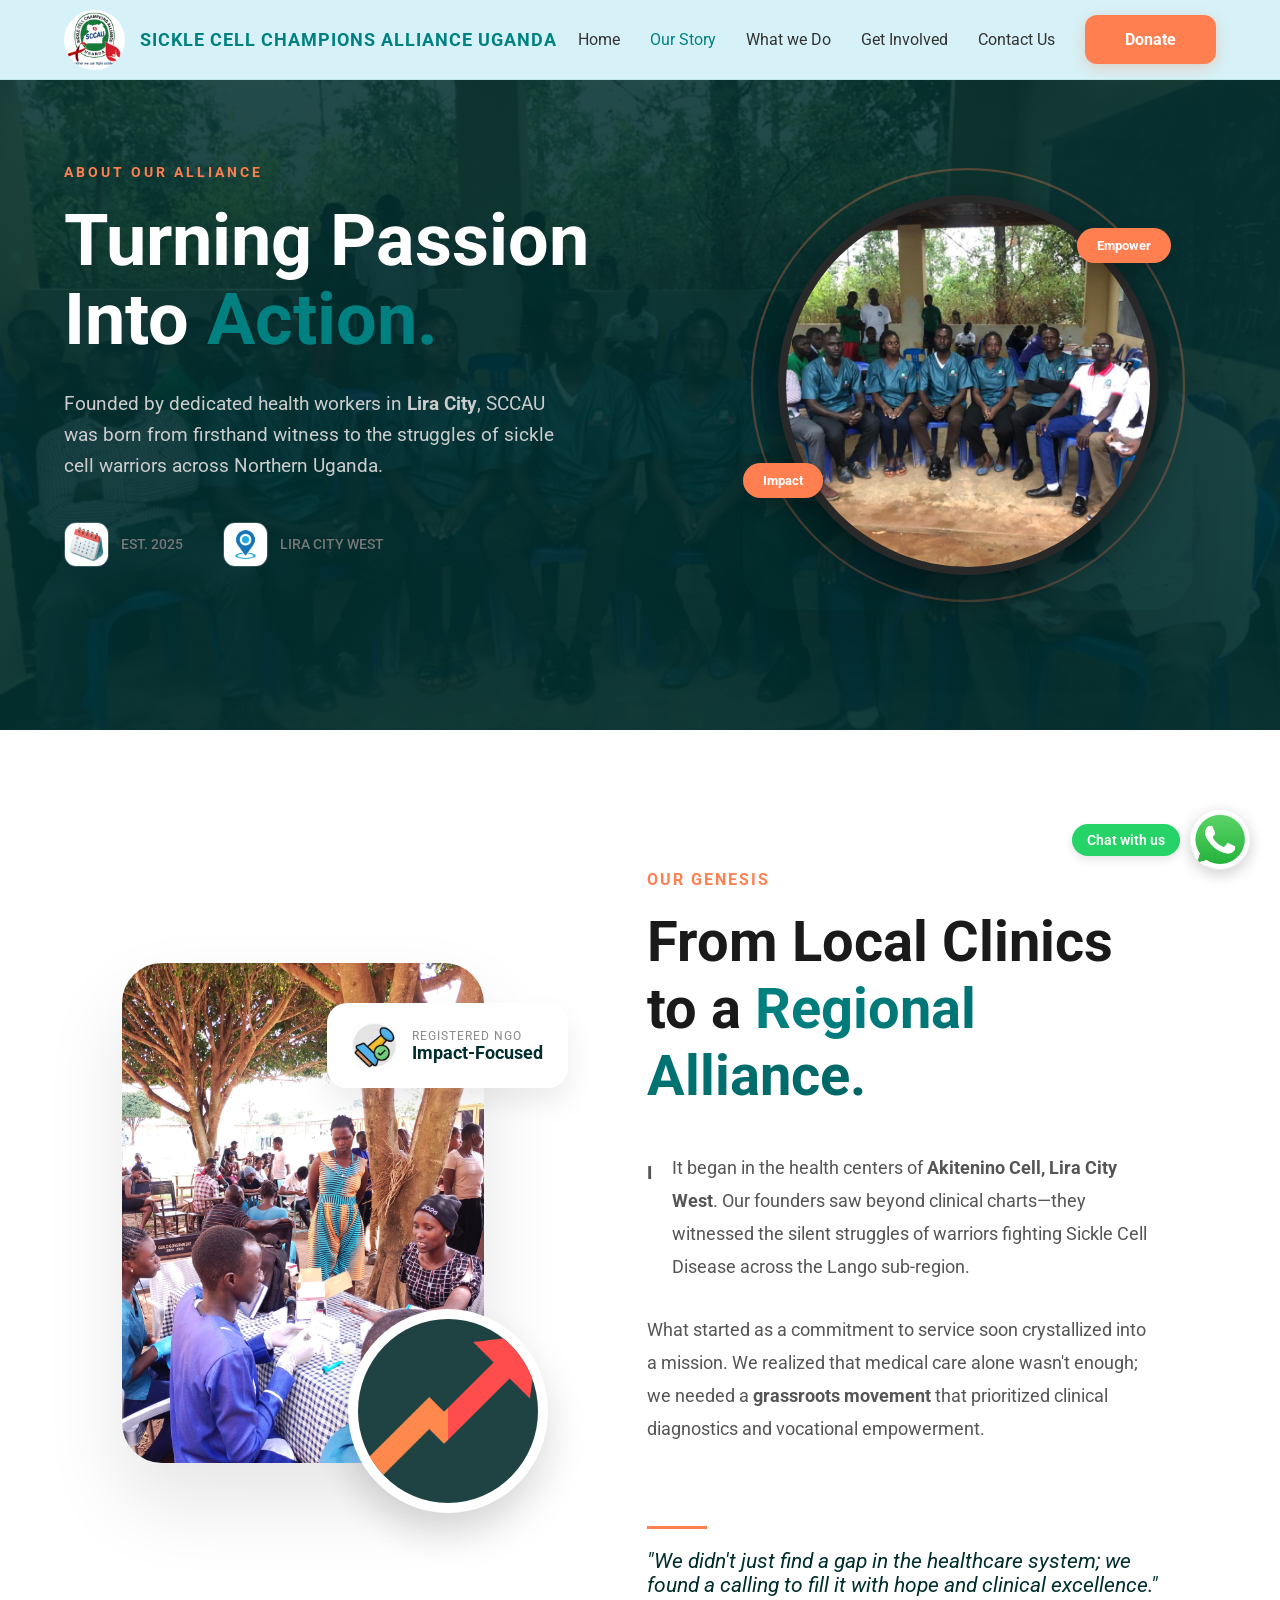
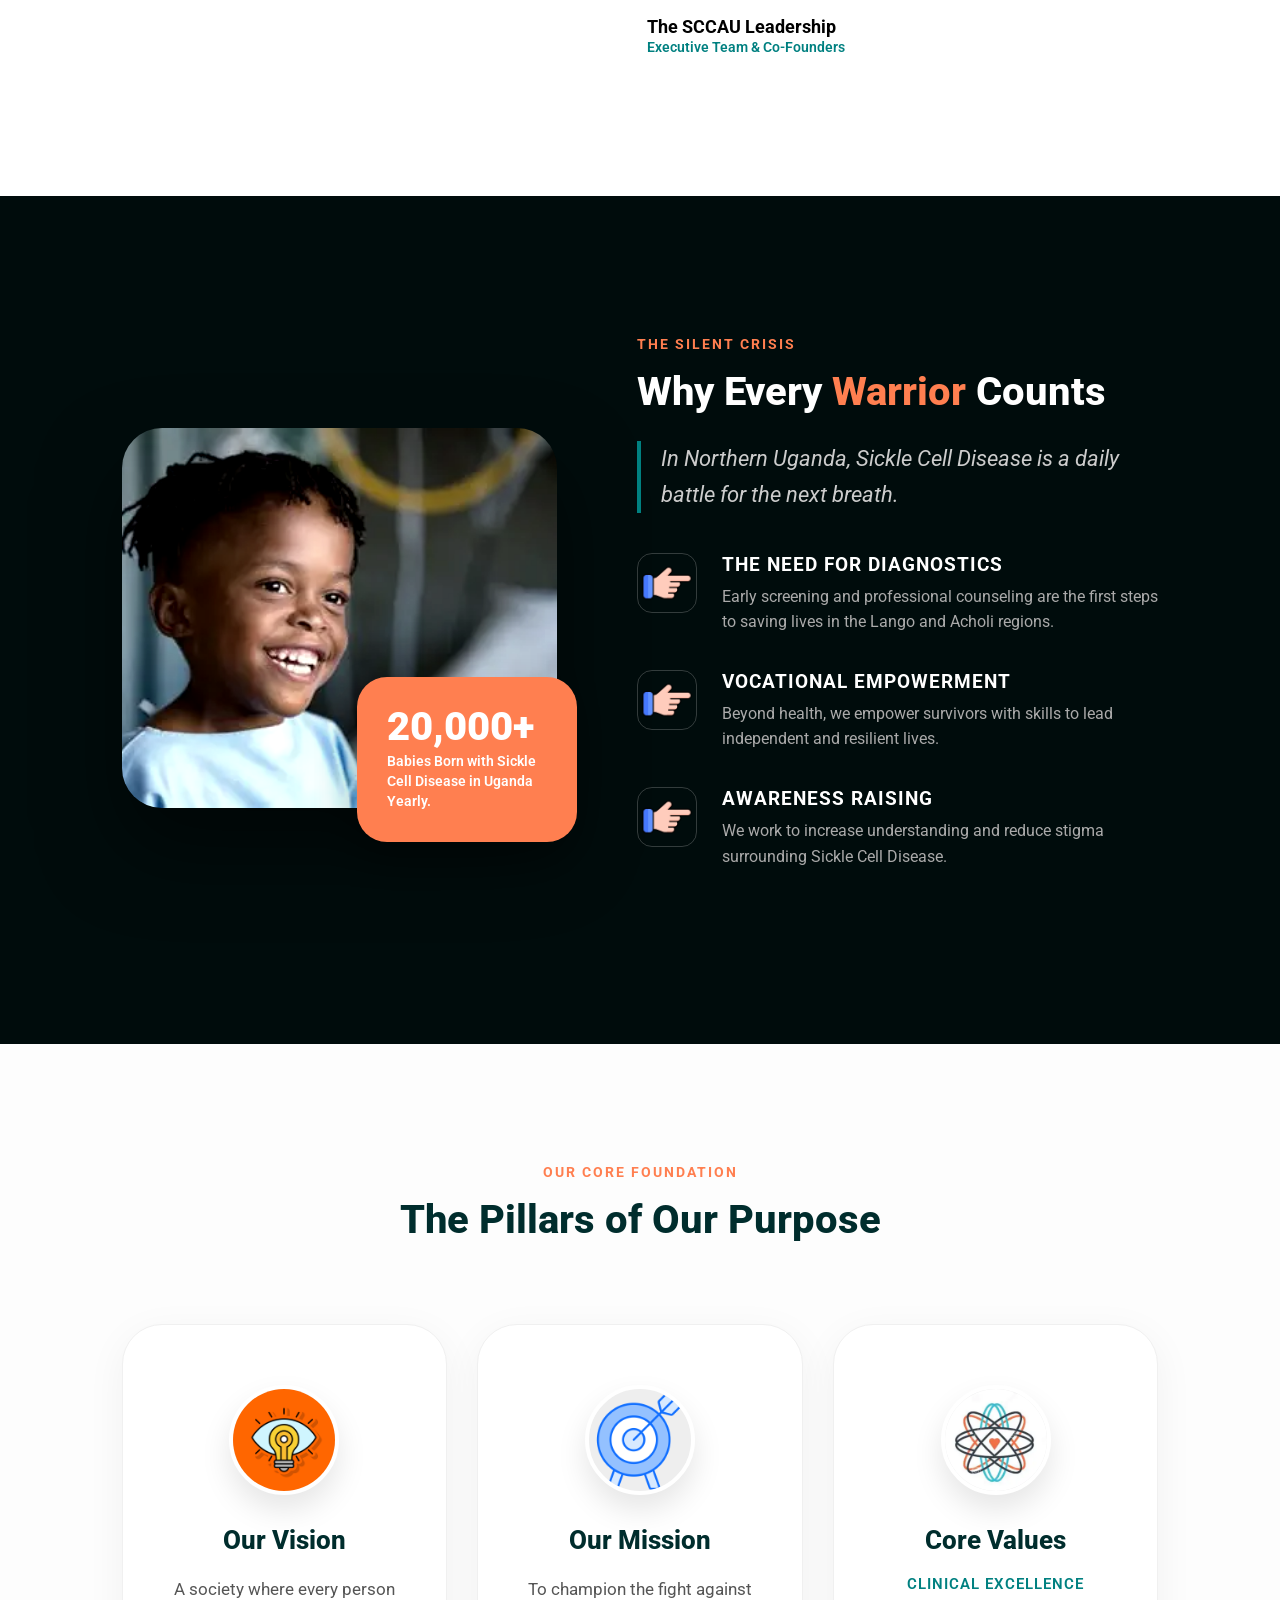
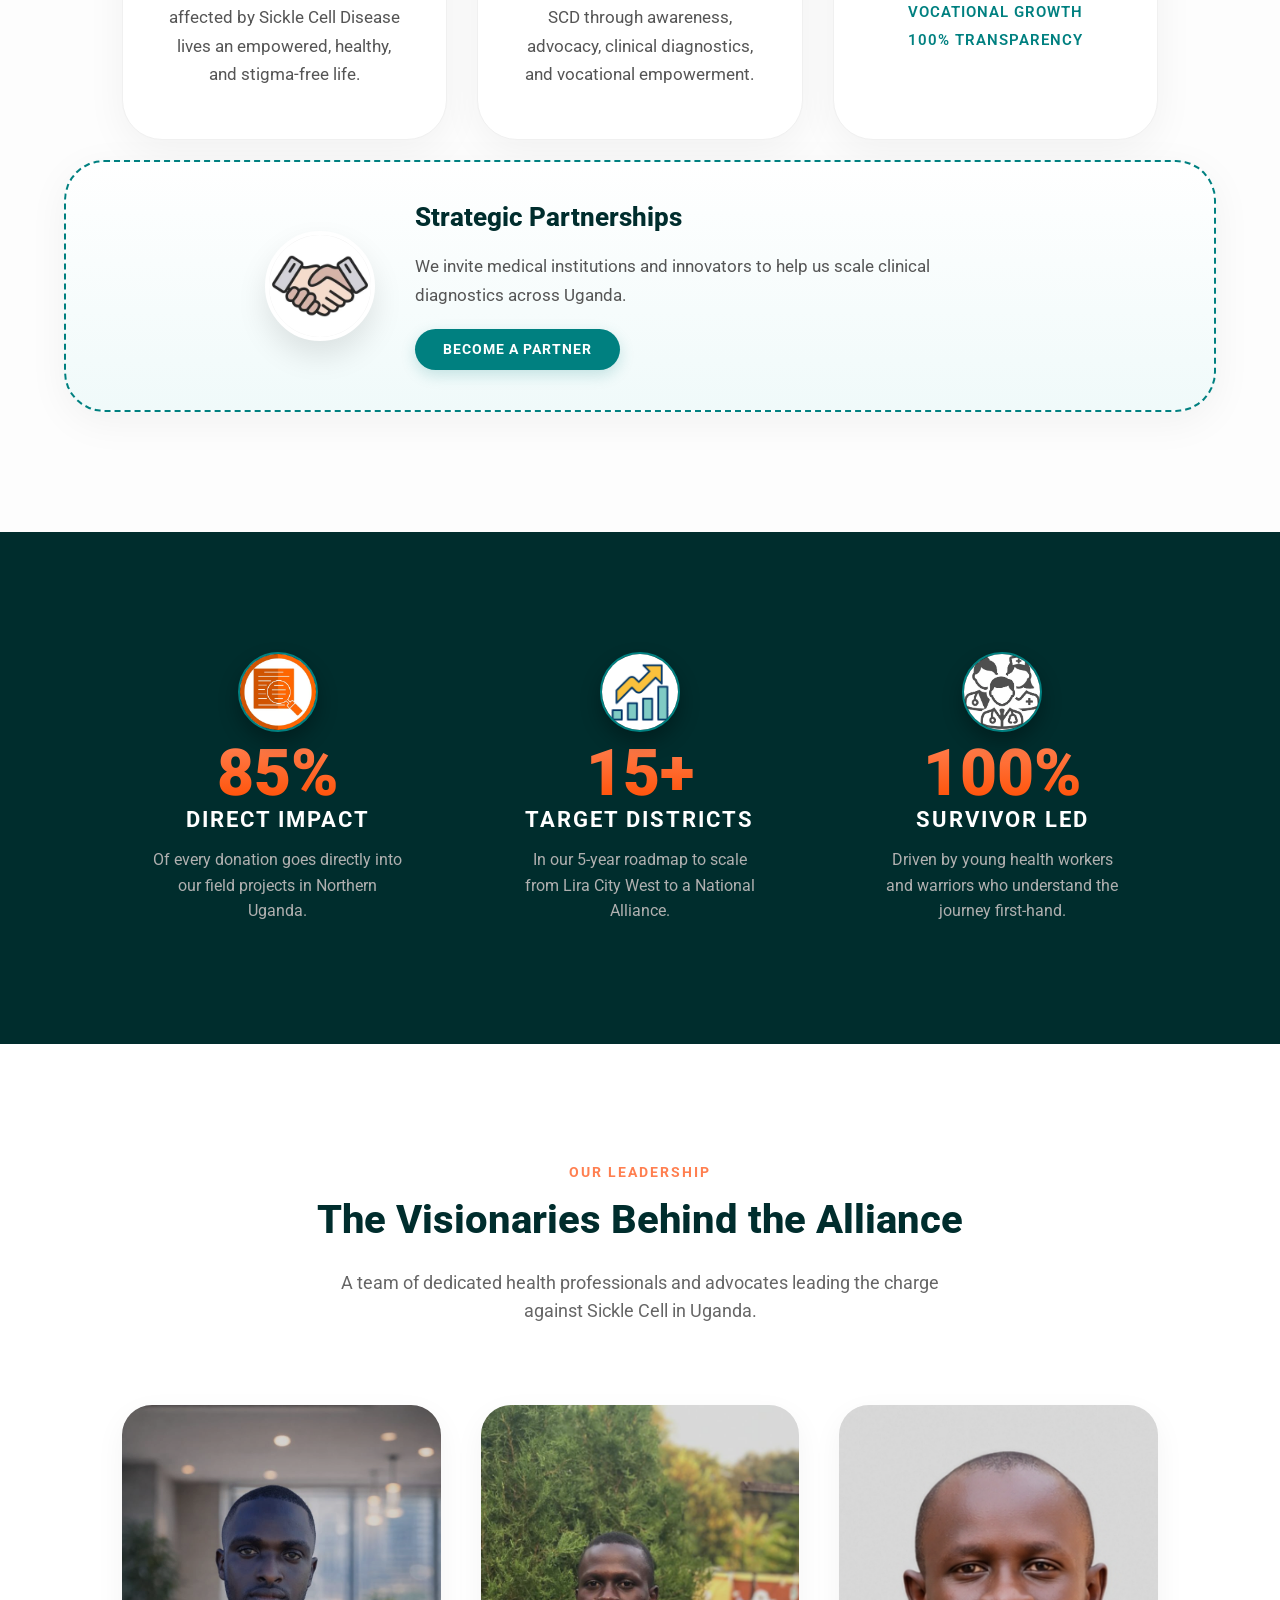
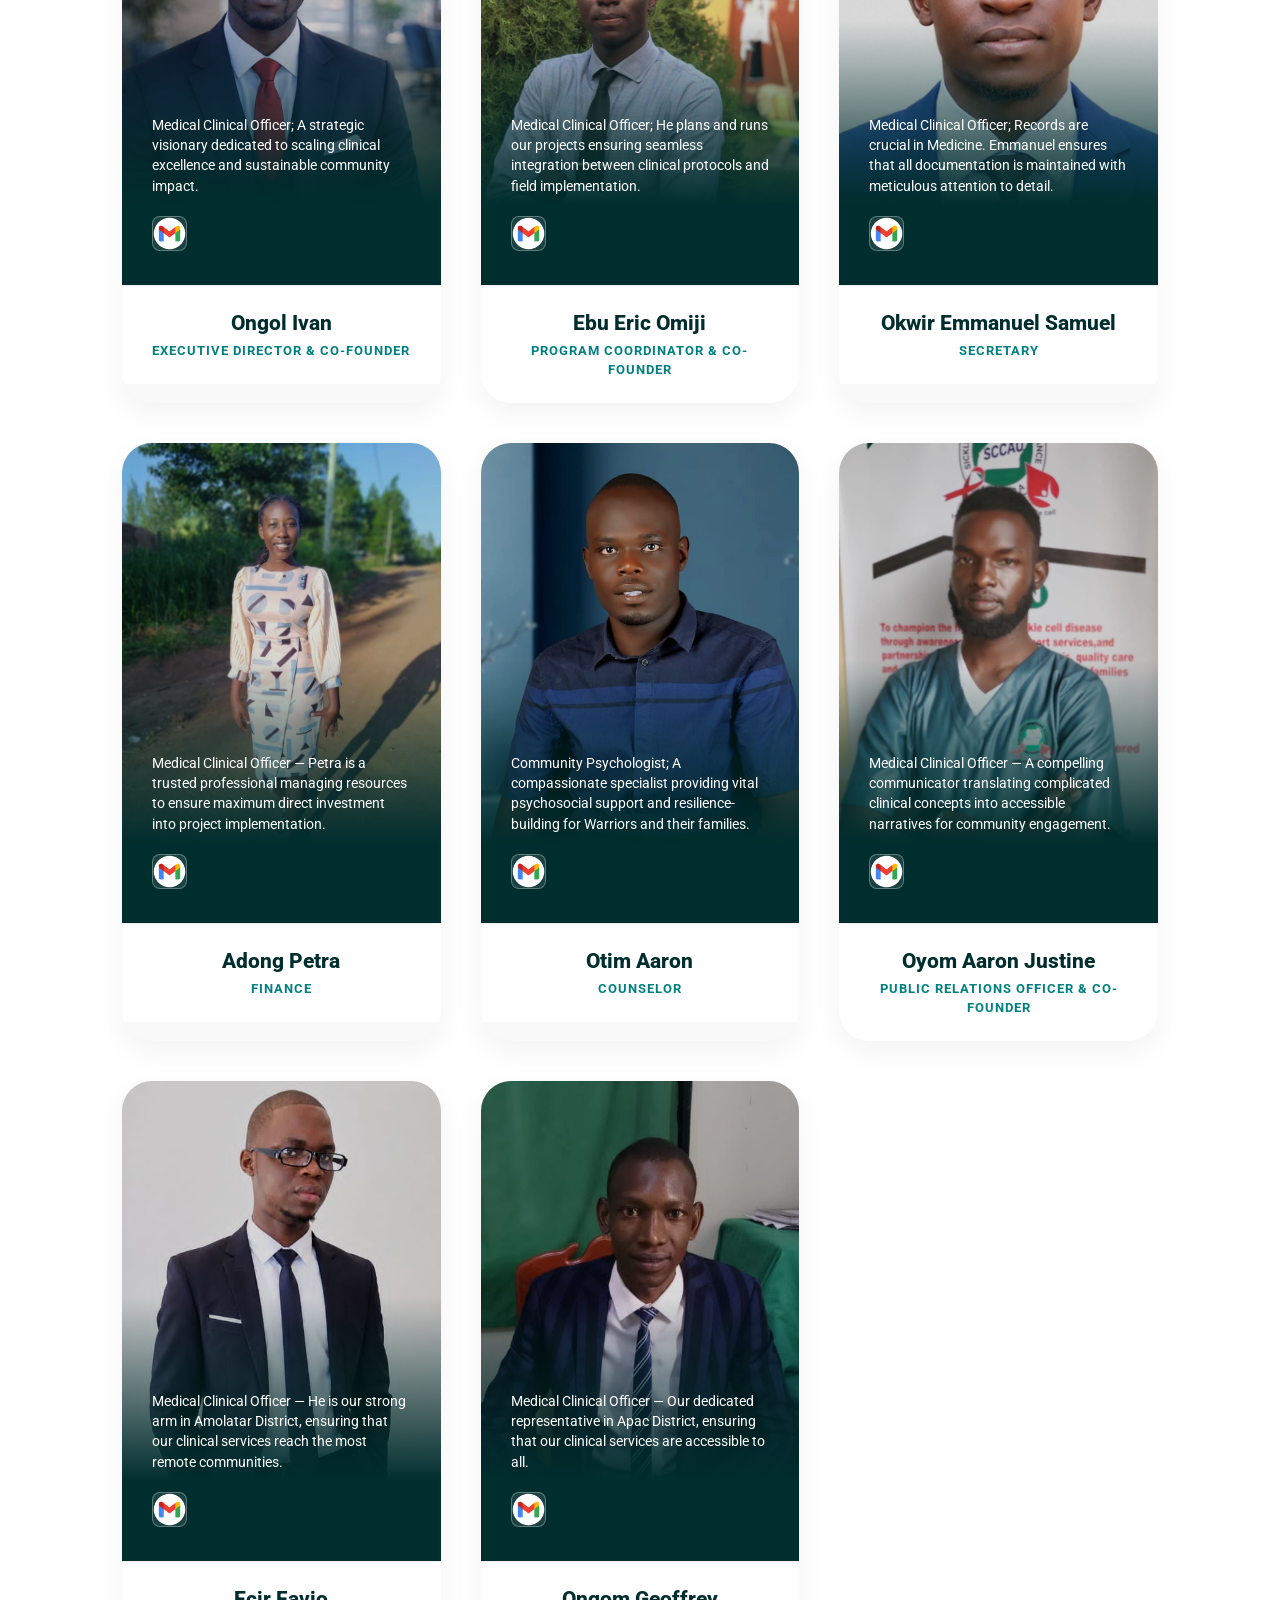
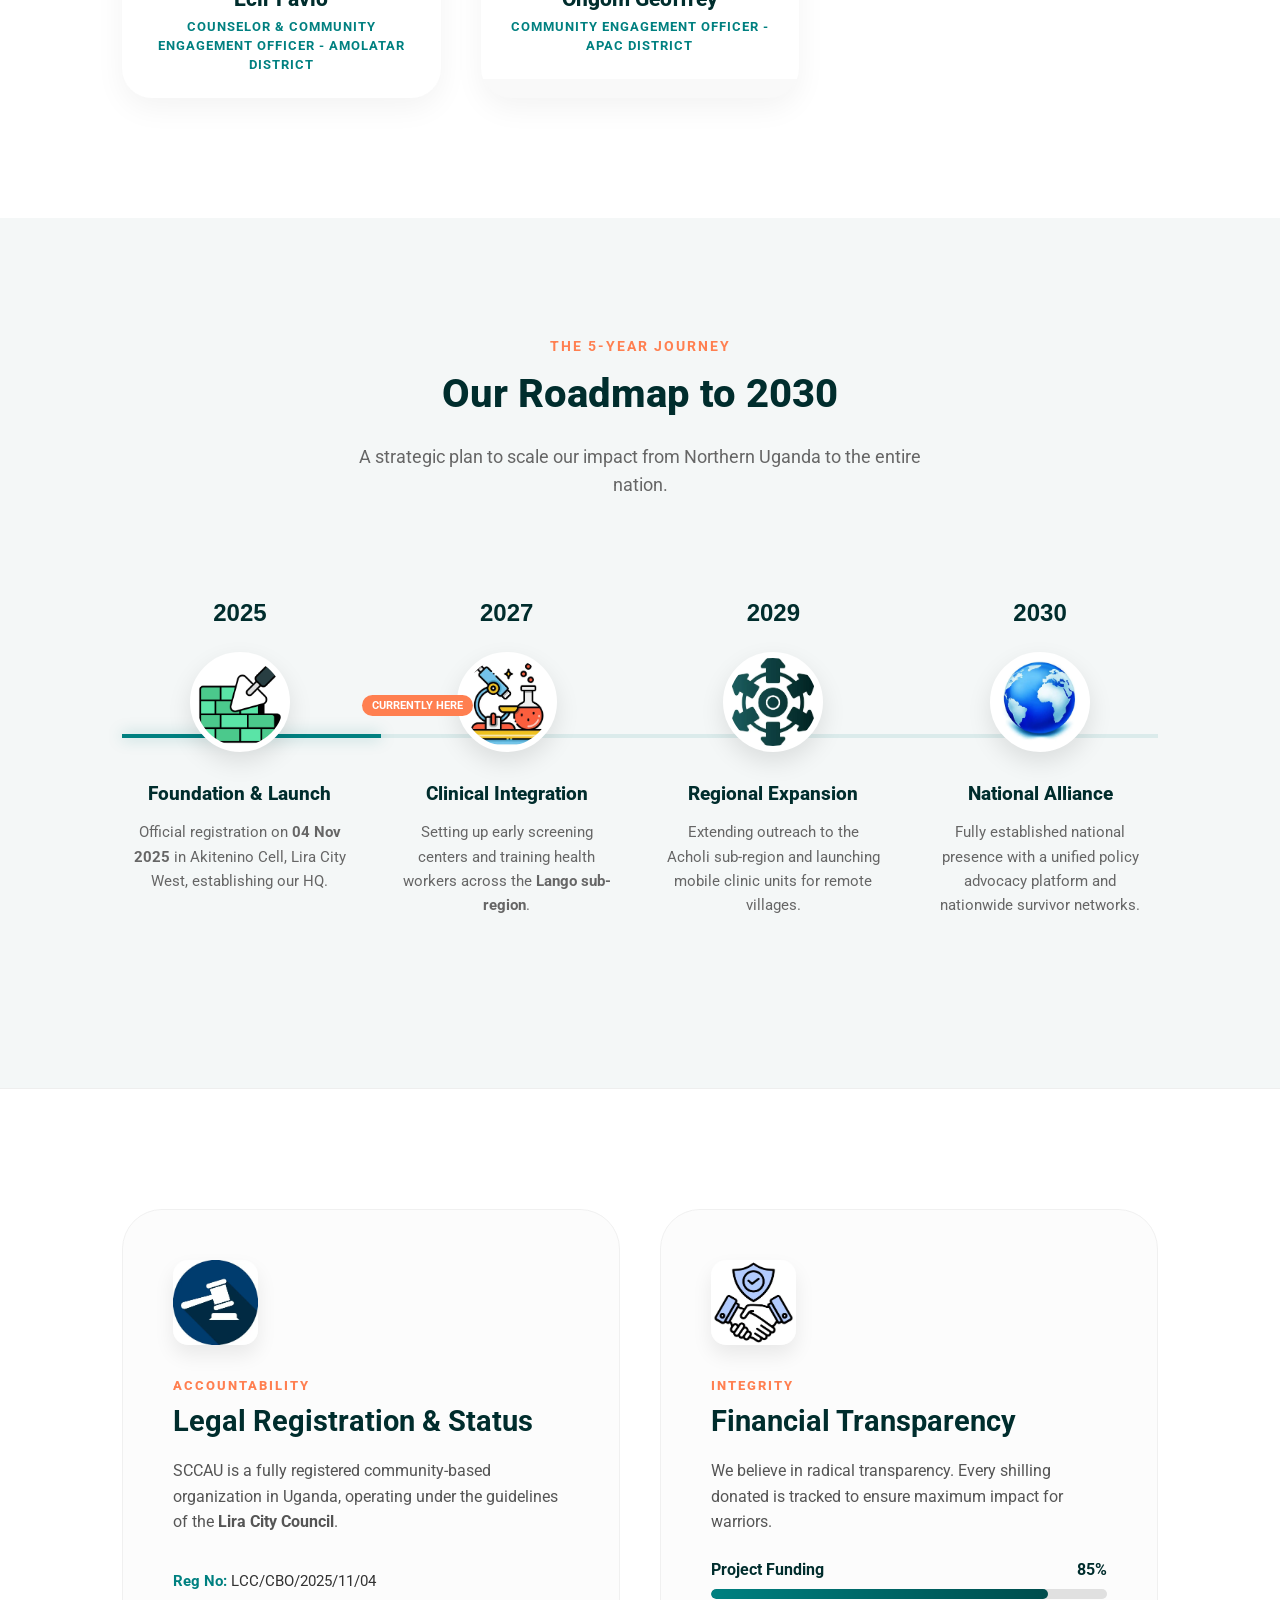
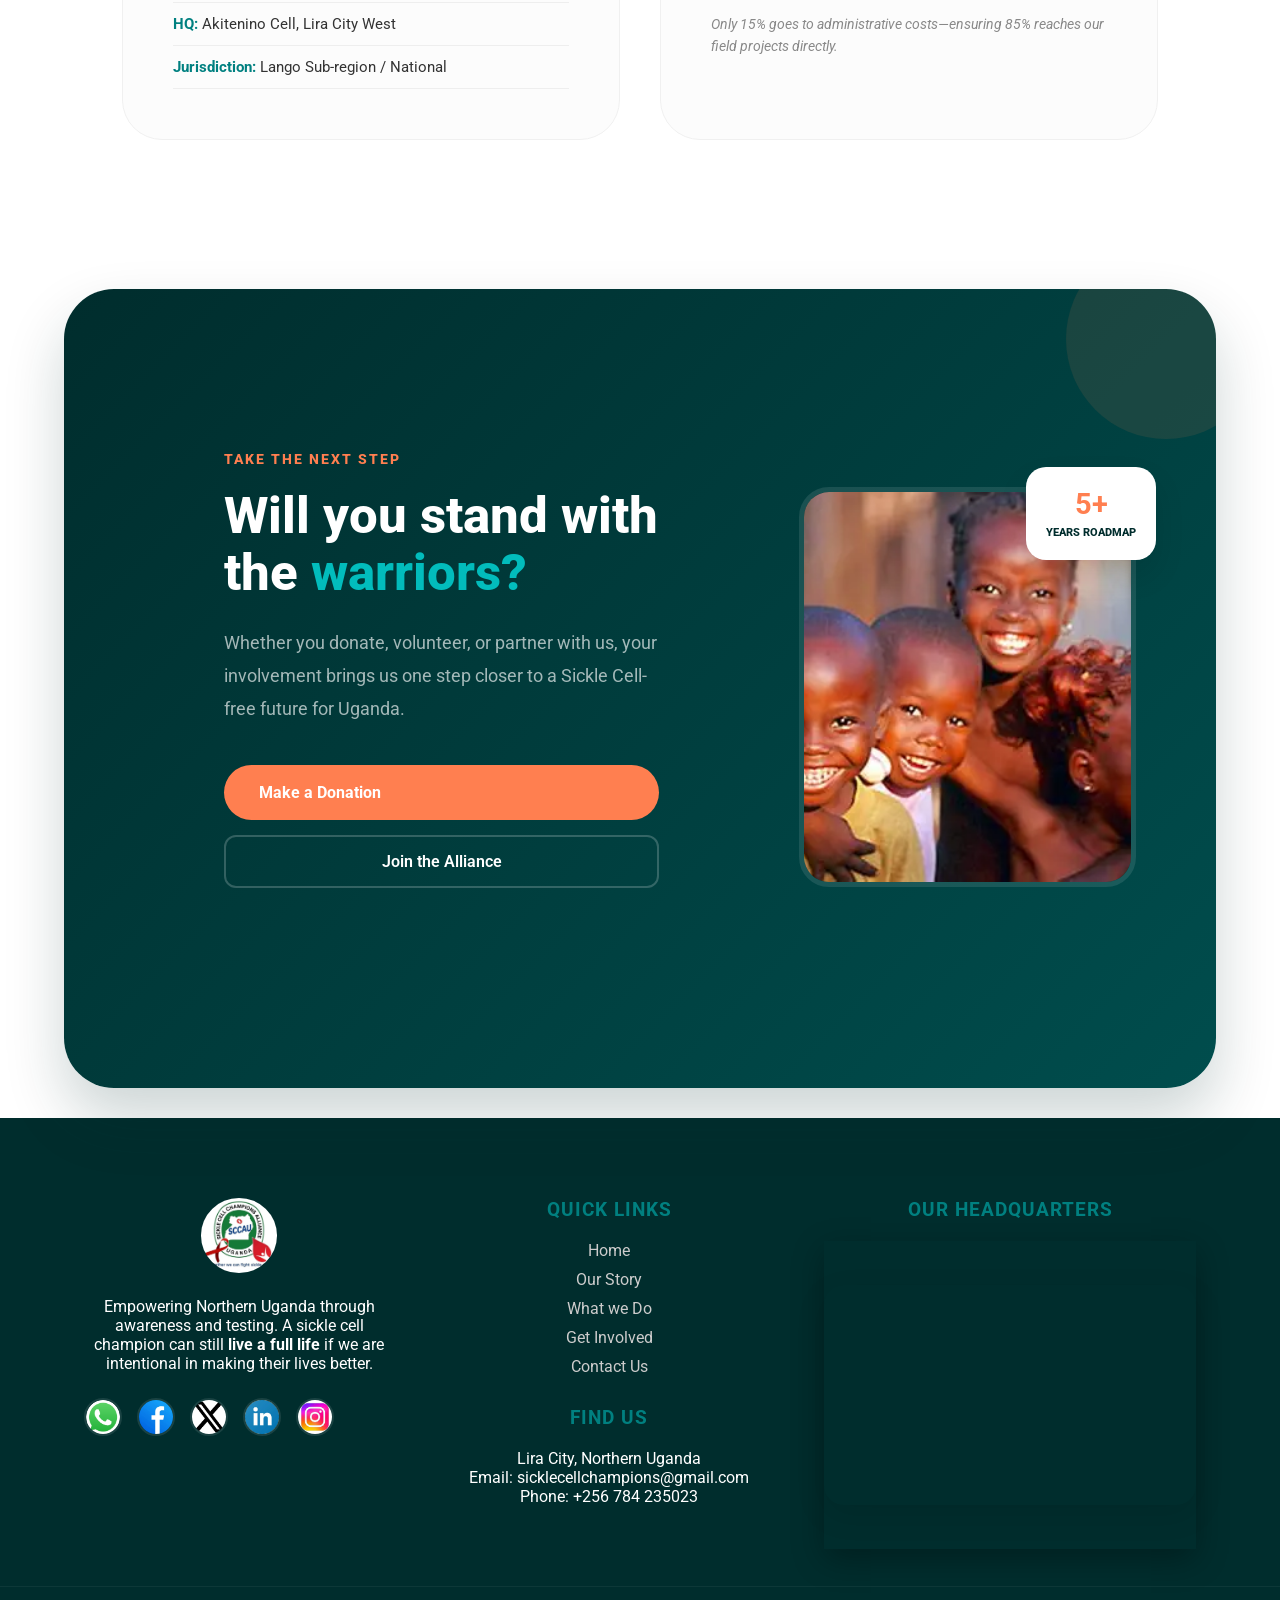
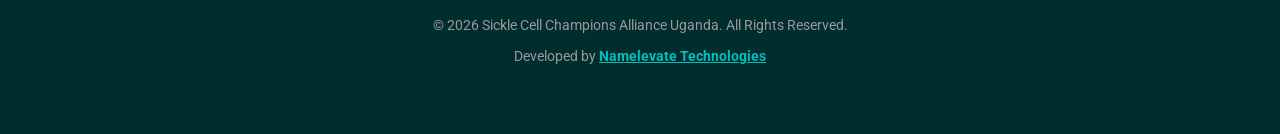
==== commit 23df8f9e: "image updates" ====
--- a/about.html
+++ b/about.html
@@ -12,7 +12,7 @@
     <nav class="navbar">
         <div class="nav-container">
             <div class="brand">
-                <img src="IMAGES/logo.jfif" alt="SCAU Logo" class="logo">
+                <img src="IMAGES/Logo-real.jpg" alt="SCAU Logo" class="logo">
                 <span class="brand-name">Sickle Cell Champions <span class="break"></span>Alliance Uganda</span>
             </div>
 
@@ -64,7 +64,7 @@
             <div class="about-hero-visual reveal-right">
                 <div class="main-image-wrapper">
                     <div class="hero-main-circle">
-                        <img src="IMAGES/okol-demo.webp" alt="Executive Director">
+                        <img src="IMAGES/sccau10.jpg" alt="Executive Director">
                     </div>
                     <div class="floating-badge fb-1">Empower</div>
                     <div class="floating-badge fb-2">Impact</div>
@@ -90,10 +90,10 @@
             <div class="story-visuals reveal-left">
                 <div class="image-stack">
                     <div class="main-story-img">
-                        <img src="IMAGES/outreach.webp" alt="Lira Outreach">
-                    </div>
-                    <div class="accent-img-circle">
-                        <img src="IMAGES/team.webp" alt="SCCAU Team">
+                        <img src="IMAGES/sccau11.jpg" alt="Lira Outreach">
+                    </div>
+                    <div class="accent-img-circle" style="background-color: rgb(31, 67, 67); height: auto; object-fit: cover;">
+                        <img src="IMAGES/rise.png" alt="SCCAU Team">
                     </div>
                 </div>
                 <div class="milestone-card">
@@ -384,7 +384,7 @@
                             <p>Medical Clinical Officer — Petra is a trusted professional managing resources to ensure maximum direct investment into project implementation.</p>
                             <div class="leader-socials">
                      <!--            <a href="#"><img src="IMAGES/linkedin.webp" alt="LinkedIn"></a>    -->
-                                <a href="mailto:okwir@gmail.com"><img src="IMAGES/gmail.webp" alt="Email"></a>
+                                <a href="mailto:adongopetra33@gmail.com"><img src="IMAGES/gmail.webp" alt="Email"></a>
                             </div>
                         </div>
                     </div>
@@ -424,7 +424,7 @@
                             <p>Medical Clinical Officer — A compelling communicator translating complicated clinical concepts into accessible narratives for community engagement.</p>
                             <div class="leader-socials">
                      <!--           <a href="#"><img src="IMAGES/linkedin.webp" alt="LinkedIn"></a>     -->
-                                <a href="mailto:okwir@gmail.com"><img src="IMAGES/gmail.webp" alt="Email"></a>
+                                <a href="#"><img src="IMAGES/gmail.webp" alt="Email"></a>
                             </div>
                         </div>
                     </div>
@@ -617,7 +617,7 @@
             </div>
 
             <div class="cta-image-provision">
-                <img src="IMAGES/outreach.webp" alt="Join our community" class="cta-img">
+                <img src="IMAGES/warriors.webp" alt="Join our community" class="cta-img">
                 <div class="cta-experience-badge">
                     <strong>5+</strong>
                     <span>Years Roadmap</span>
@@ -632,7 +632,7 @@
     <div class="footer-grid">
         <!-- Column 1: Brand & Socials -->
         <div class="footer-column footer-brand">
-            <img src="IMAGES/logo.jfif" alt="SCAU Logo" class="footer-logo">
+            <img src="IMAGES/Logo-real.jpg"  alt="SCAU Logo" class="footer-logo">
             <p>Empowering Northern Uganda through awareness and testing. A sickle cell champion can still <strong>live a full life</strong> if we are intentional in making their lives better.</p>
             
             <div class="footer-social-images">
--- a/style.css
+++ b/style.css
@@ -47,8 +47,9 @@
 }
 
 .logo {
-    height: 50px;
+    height: 60px;
     width: auto;
+    border-radius: 50%;
 }
 
 .brand-name {
@@ -482,6 +483,7 @@
 .director-image-box {
     position: relative;
     flex: 1;
+    height: 200px;
 }
 
 .director-img {
@@ -496,8 +498,8 @@
     position: absolute;
     top: -20px;
     left: -20px;
-    width: 100px;
-    height: 100px;
+    width: auto;
+    height: 350px;
     background: var(--coral);
     border-radius: 20px;
     z-index: 1;
@@ -605,6 +607,7 @@
         flex-direction: column;
         text-align: center;
         gap: 50px;
+        height: auto;
     }
     .quote-text {
         border-left: none;
@@ -616,6 +619,32 @@
     .reveal-left, .reveal-right {
         transform: translateY(20px); /* Switch to a subtle upward fade on small screens */
     }
+
+    .image-accent {
+    position: absolute;
+    top: -20px;
+    left: -20px;
+    width: auto;
+    height: 100px;
+    background: var(--coral);
+    border-radius: 20px;
+    z-index: 1;
+    opacity: 0.2;
+}
+.director-image-box {
+    position: relative;
+    flex: 1;
+    height: 100px;
+}
+
+.director-img {
+    width: auto;
+    border-radius: 30px;
+    z-index: 2;
+    position: relative;
+    box-shadow: 20px 20px 60px rgba(0, 0, 0, 0.08);
+    height: 400px;
+}
 }
 
 /* What We Do Section */
@@ -1152,8 +1181,9 @@
 }
 
 .footer-logo {
-    height: 60px;
+    height: 75px;
     margin-bottom: 20px;
+    border-radius: 50%;
 }
 
 .footer-links h4, .footer-contact h4 {
@@ -1265,7 +1295,7 @@
     position: relative;
     z-index: 15;
     box-shadow: 0 0 15px var(--coral);
-}
+}  
 
 .pulse-ring {
     position: absolute;
@@ -1276,8 +1306,8 @@
     height: 20px;
     border: 2px solid var(--coral) !important;
     border-radius: 50%;
-    animation: mapPulse 3s infinite ease-out;
-}
+    animation: mapPulse 3s infinite ease-out;   
+}  
 
 .delay-1 { animation-delay: 1s; }
 .delay-2 { animation-delay: 2s; }
@@ -1292,19 +1322,10 @@
     border-radius: 4px;
     font-size: 0.8rem;
     font-weight: 800;
-    white-space: nowrap;
+    white-space: nowrap;  
     box-shadow: 0 4px 10px rgba(0,0,0,0.3);
 }
 
-/* Target Area Dots */
-.target-area {
-    background: var(--coral) !important;
-    width: 10px;
-    height: 10px;
-    border-radius: 50%;
-    opacity: 0.7;
-    position: absolute;
-}
 
 /* --- 4. TEXT CONTENT & MILESTONES --- */
 .vision-text { flex: 1; }
@@ -1661,7 +1682,7 @@
 .about-hero {
     padding: 160px 0 120px;
     background-color: #002d2d;
-    background-image: linear-gradient(rgba(0, 45, 45, 0.85), rgba(0, 45, 45, 0.95)), url('IMAGES/lira-landscape.jpg');
+    background-image: linear-gradient(rgba(0, 45, 45, 0.85), rgba(0, 45, 45, 0.95)), url('IMAGES/sccau10.jpg');
     background-size: cover;
     background-position: center;
     background-attachment: fixed;
@@ -5148,7 +5169,6 @@
 /* Map Styling */
 .map-container {
     box-shadow: 0 10px 30px rgba(0,0,0,0.3);
-    filter: grayscale(100%) contrast(1.2); /* High-end professional look */
     transition: 0.6s ease;
 }
 
@@ -5302,7 +5322,7 @@
     position: relative;
     padding: 180px 0 140px; /* Increased height */
     background: linear-gradient(rgba(0, 45, 45, 0.85), rgba(0, 45, 45, 0.85)), 
-                url('IMAGES/outreach.webp');
+                url('IMAGES/sccau1.jpg');
     background-size: cover;
     background-position: center;
     text-align: center;
@@ -5720,4 +5740,107 @@
     .wa-tooltip {
         display: none; /* Often cleaner to hide the text tag on mobile */
     }
+}
+
+/* --- VIDEO SPOTLIGHT STYLES --- */
+.video-spotlight-wrapper {
+    display: grid;
+    grid-template-columns: 1.2fr 0.8fr;
+    gap: 40px;
+    margin-bottom: 80px;
+    align-items: center;
+}
+
+.custom-video-container {
+    position: relative;
+    border-radius: 25px;
+    overflow: hidden;
+    box-shadow: 0 20px 40px rgba(0,0,0,0.1);
+    background: #000;
+}
+
+.custom-video-container video {
+    width: 100%;
+    display: block;
+}
+
+.video-controls {
+    position: absolute;
+    bottom: 0;
+    left: 0;
+    right: 0;
+    padding: 20px;
+    background: linear-gradient(transparent, rgba(0,0,0,0.7));
+    display: flex;
+    flex-direction: column;
+    gap: 10px;
+}
+
+#playPauseBtn {
+    position: absolute;
+    top: 50%;
+    left: 50%;
+    transform: translate(-50%, -150%);
+    width: 70px;
+    height: 70px;
+    background: #008080;
+    border: none;
+    border-radius: 50%;
+    color: white;
+    font-size: 24px;
+    cursor: pointer;
+    box-shadow: 0 0 20px rgba(0,128,128,0.5);
+    transition: 0.3s;
+}
+
+#playPauseBtn:hover { transform: translate(-50%, -150%) scale(1.1); }
+
+.video-bottom-controls {
+    display: flex;
+    align-items: center;
+    gap: 15px;
+}
+
+#progressBar {
+    flex-grow: 1;
+    accent-color: #008080;
+    cursor: pointer;
+}
+
+.control-btn {
+    background: none;
+    border: none;
+    color: white;
+    cursor: pointer;
+    font-size: 18px;
+}
+
+.translation-content blockquote {
+    font-size: 1.4rem;
+    color: #002d2d;
+    line-height: 1.6;
+    font-style: italic;
+    border-left: 4px solid #008080;
+    padding-left: 20px;
+    margin: 20px 0;
+}
+
+.carousel-divider {
+    text-align: center;
+    margin-bottom: 40px;
+    position: relative;
+}
+
+.carousel-divider h3 {
+    font-size: 1.8rem;
+    color: #002d2d;
+    background: #fdfdfd;
+    display: inline-block;
+    padding: 0 20px;
+    position: relative;
+    z-index: 2;
+}
+
+@media (max-width: 992px) {
+    .video-spotlight-wrapper { grid-template-columns: 1fr; }
 }
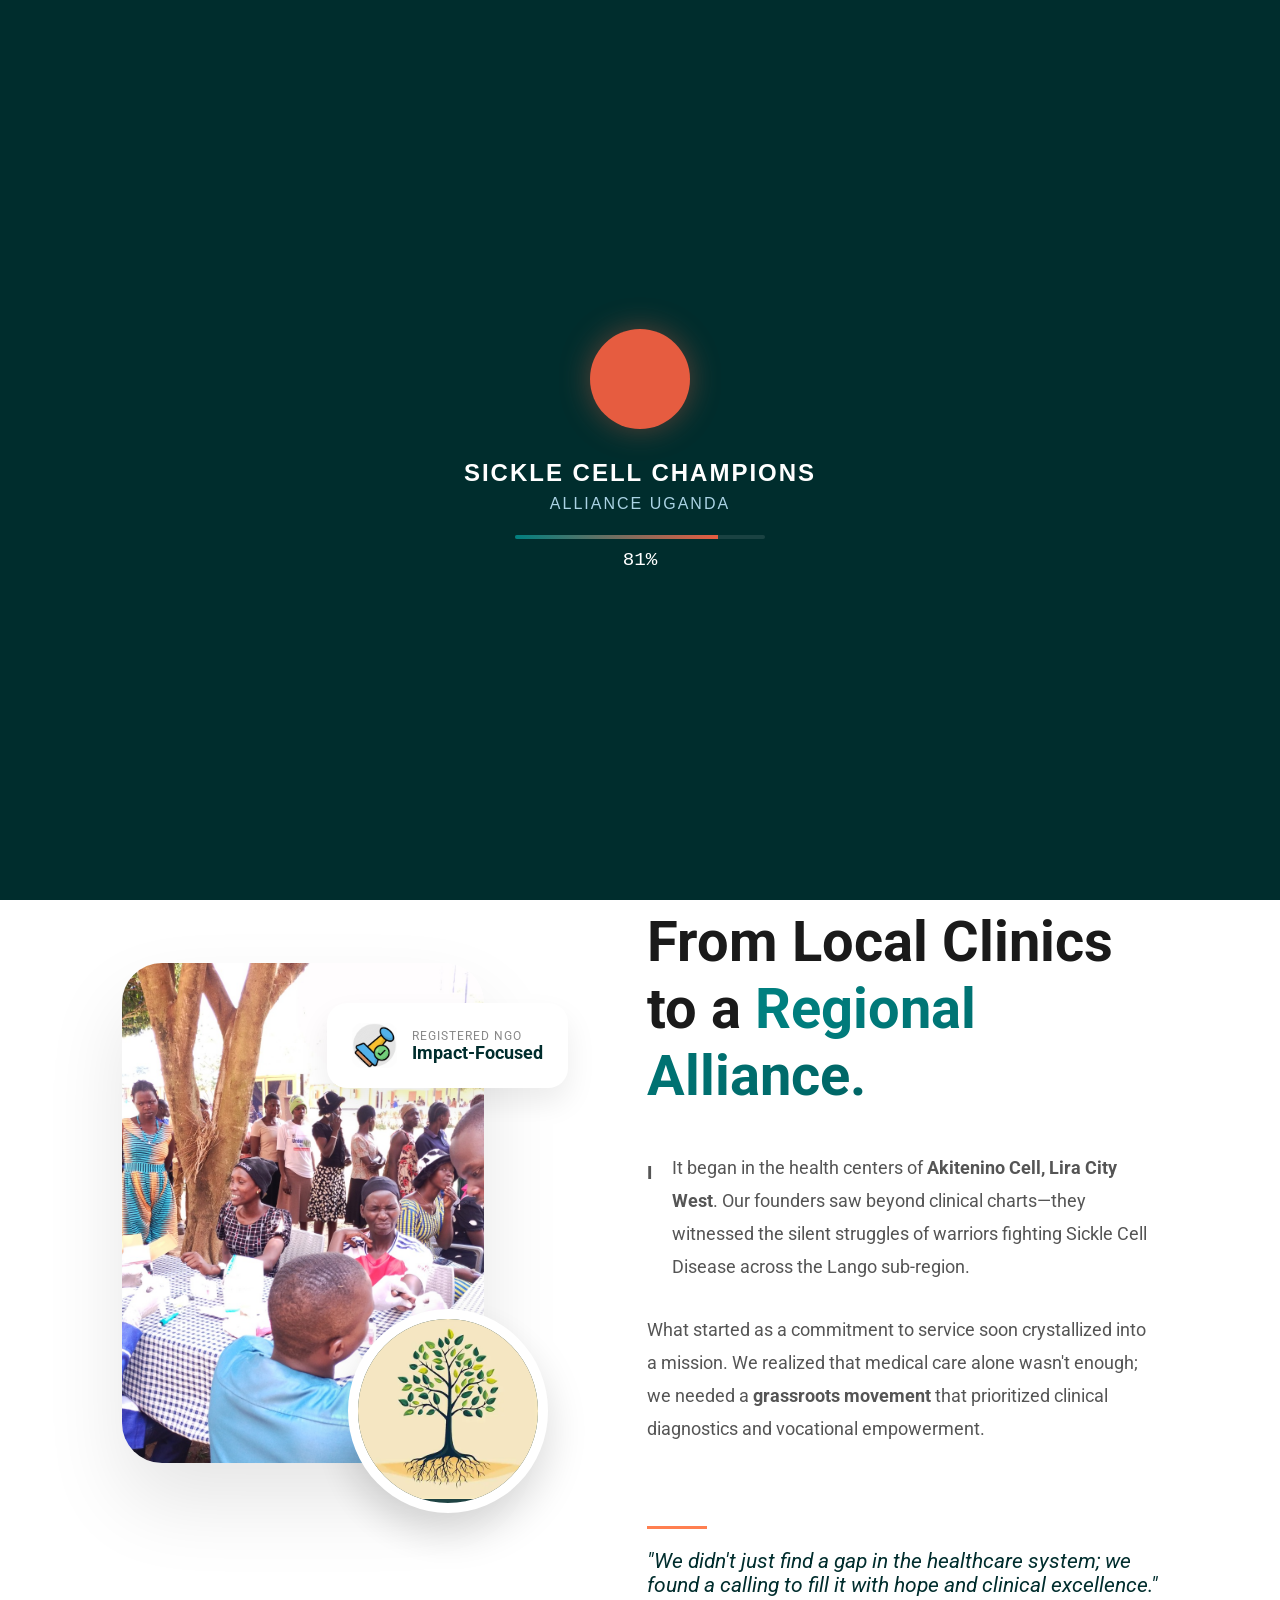
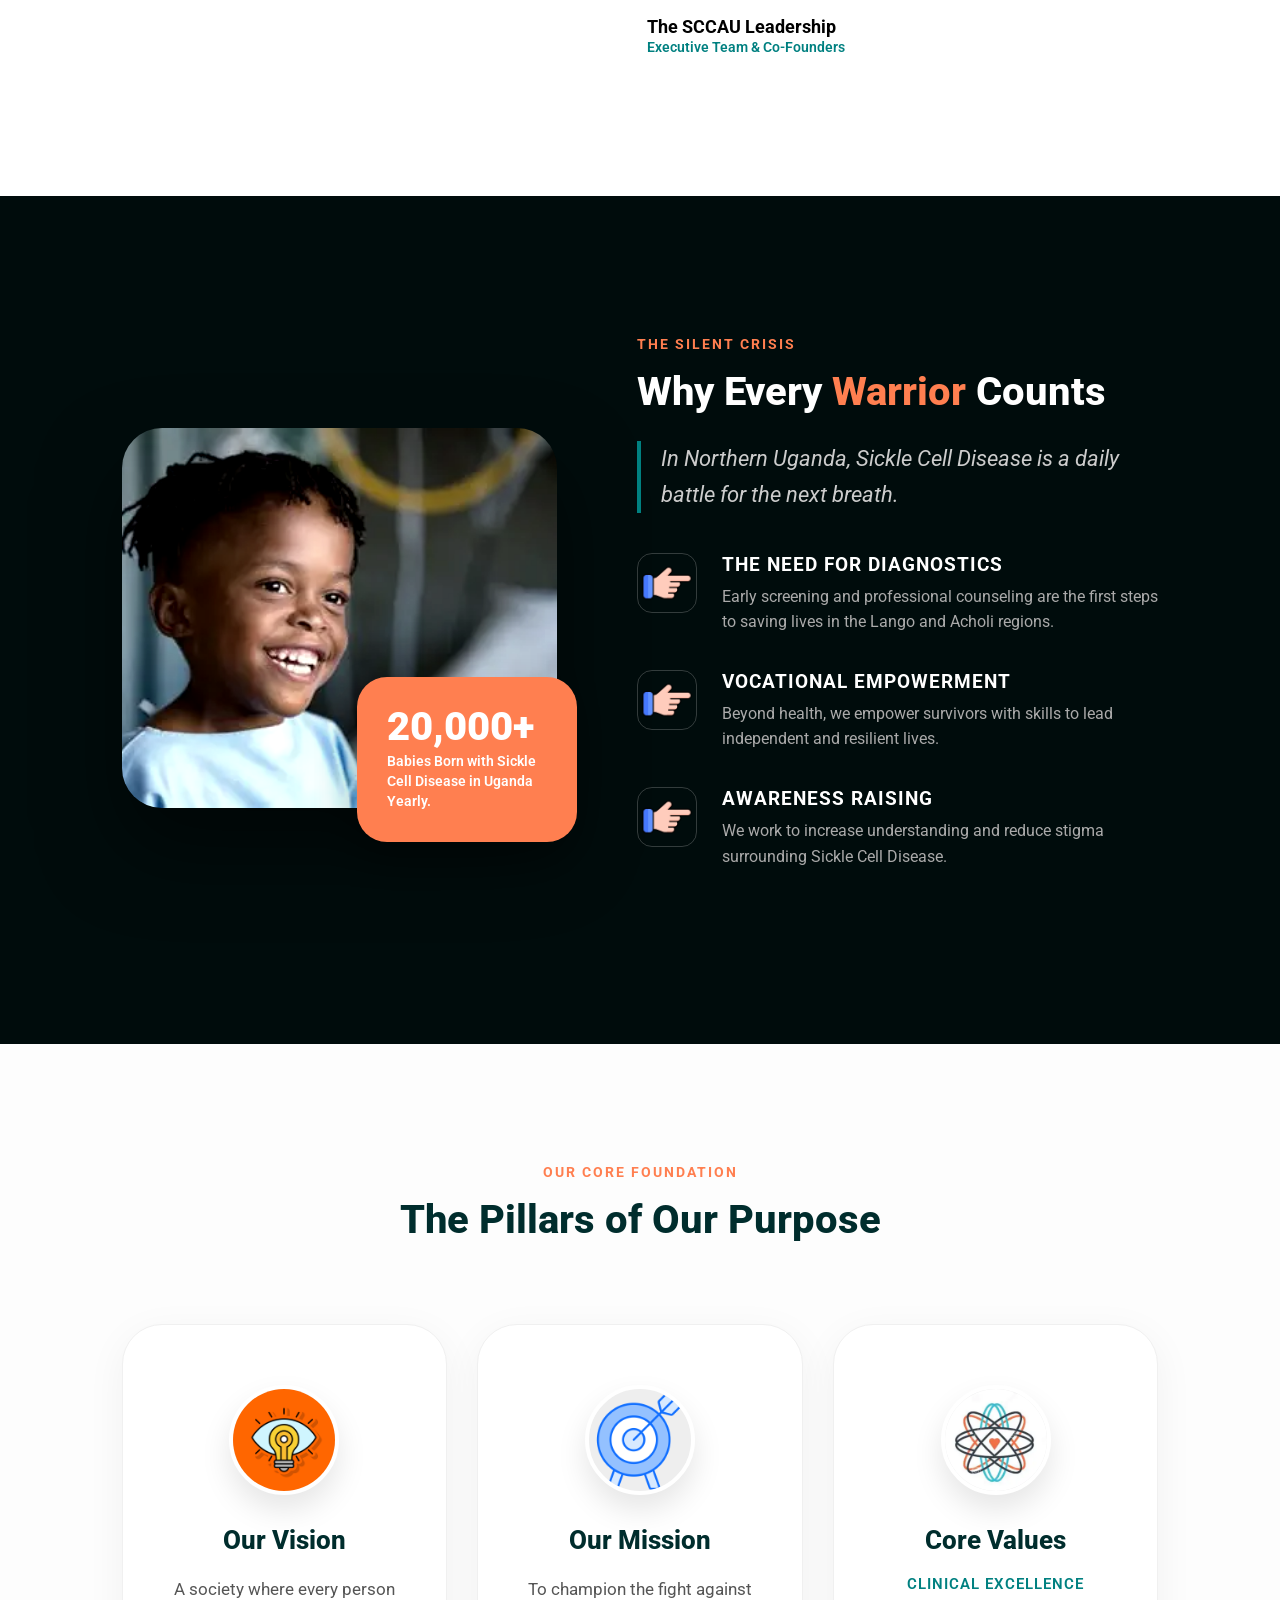
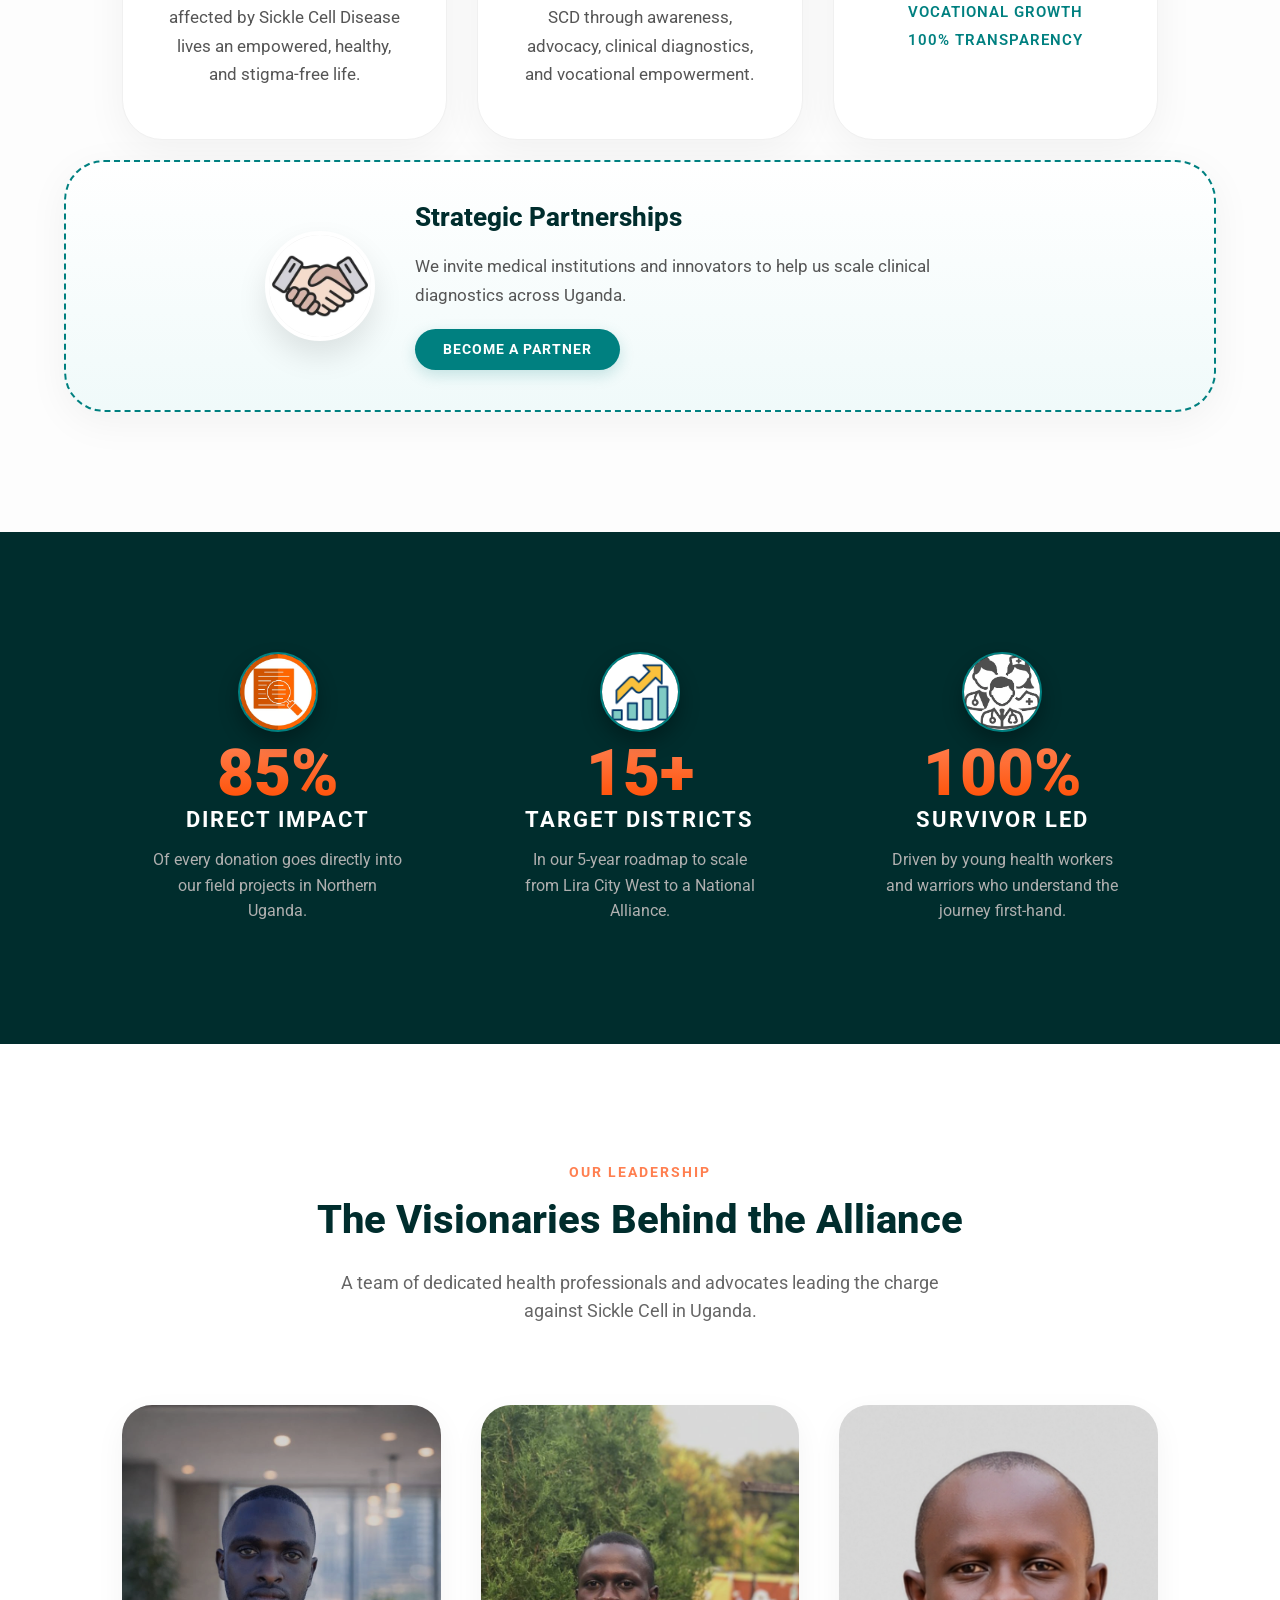
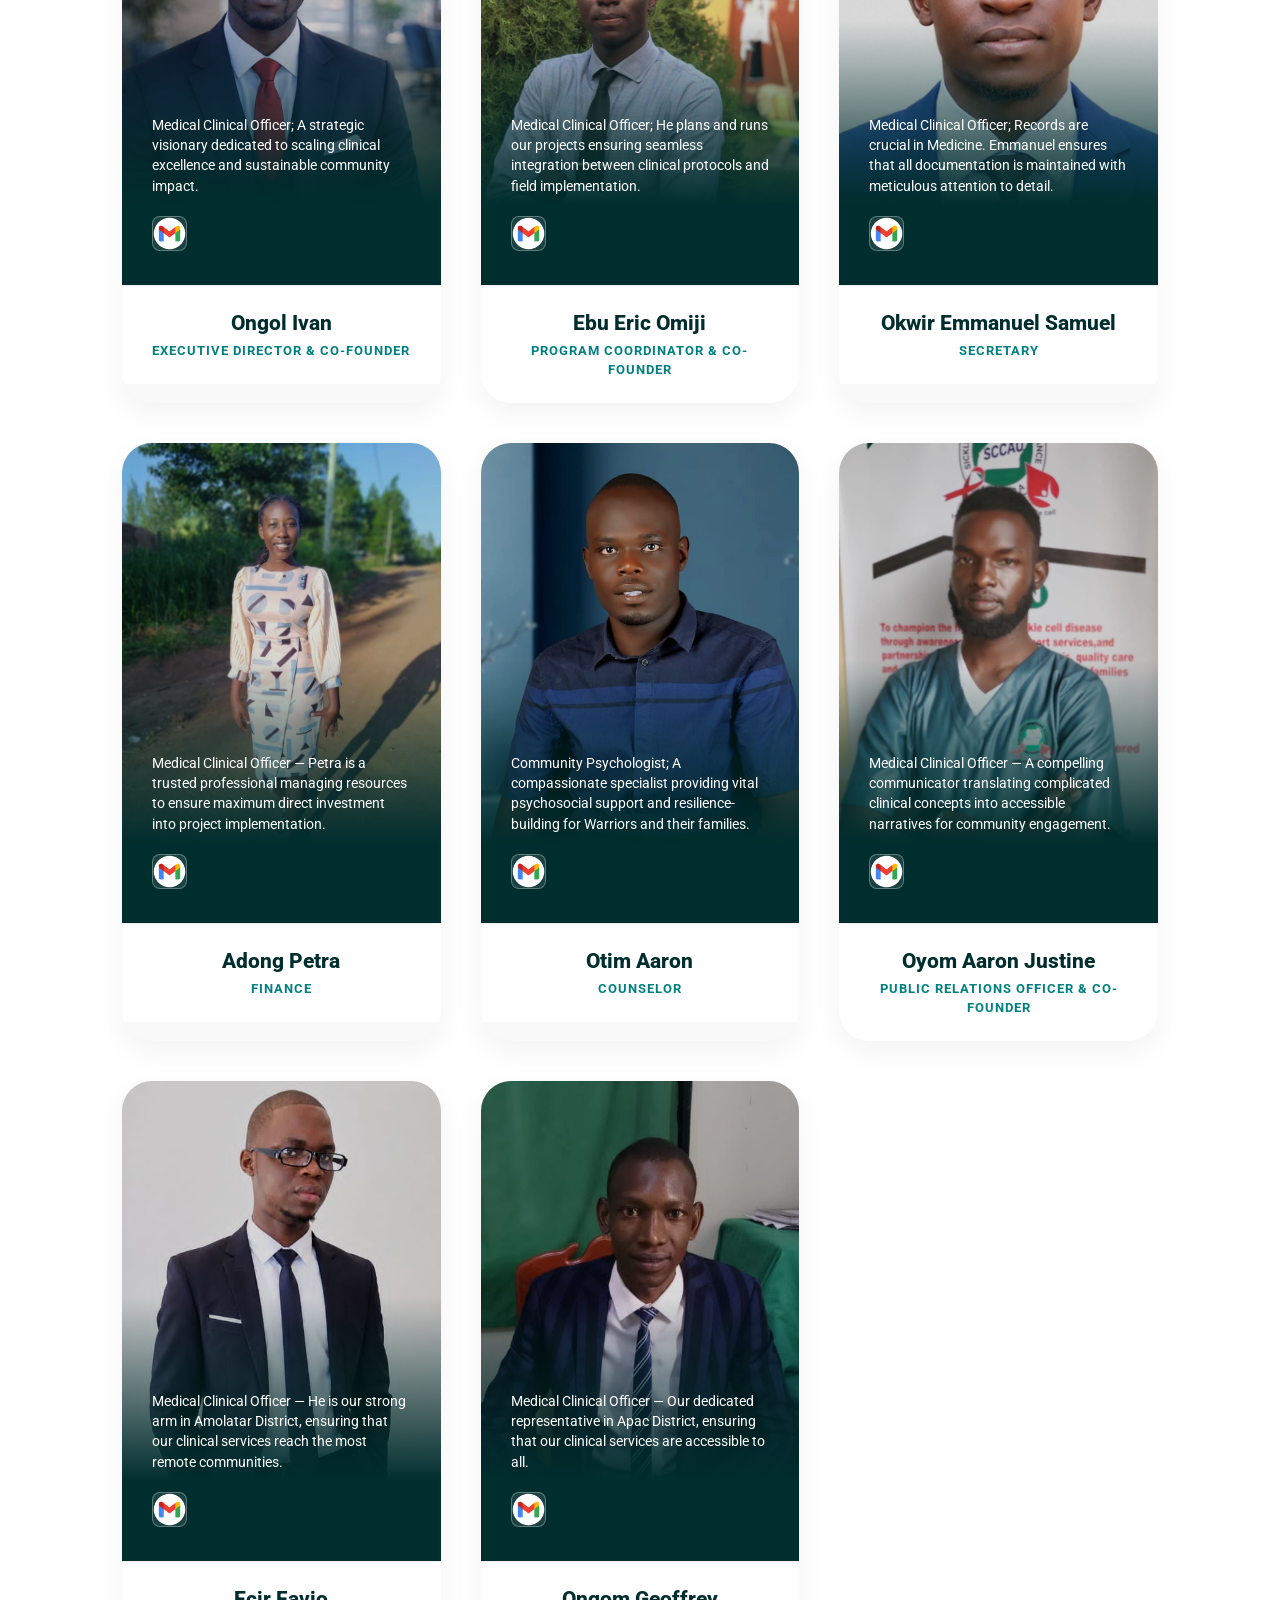
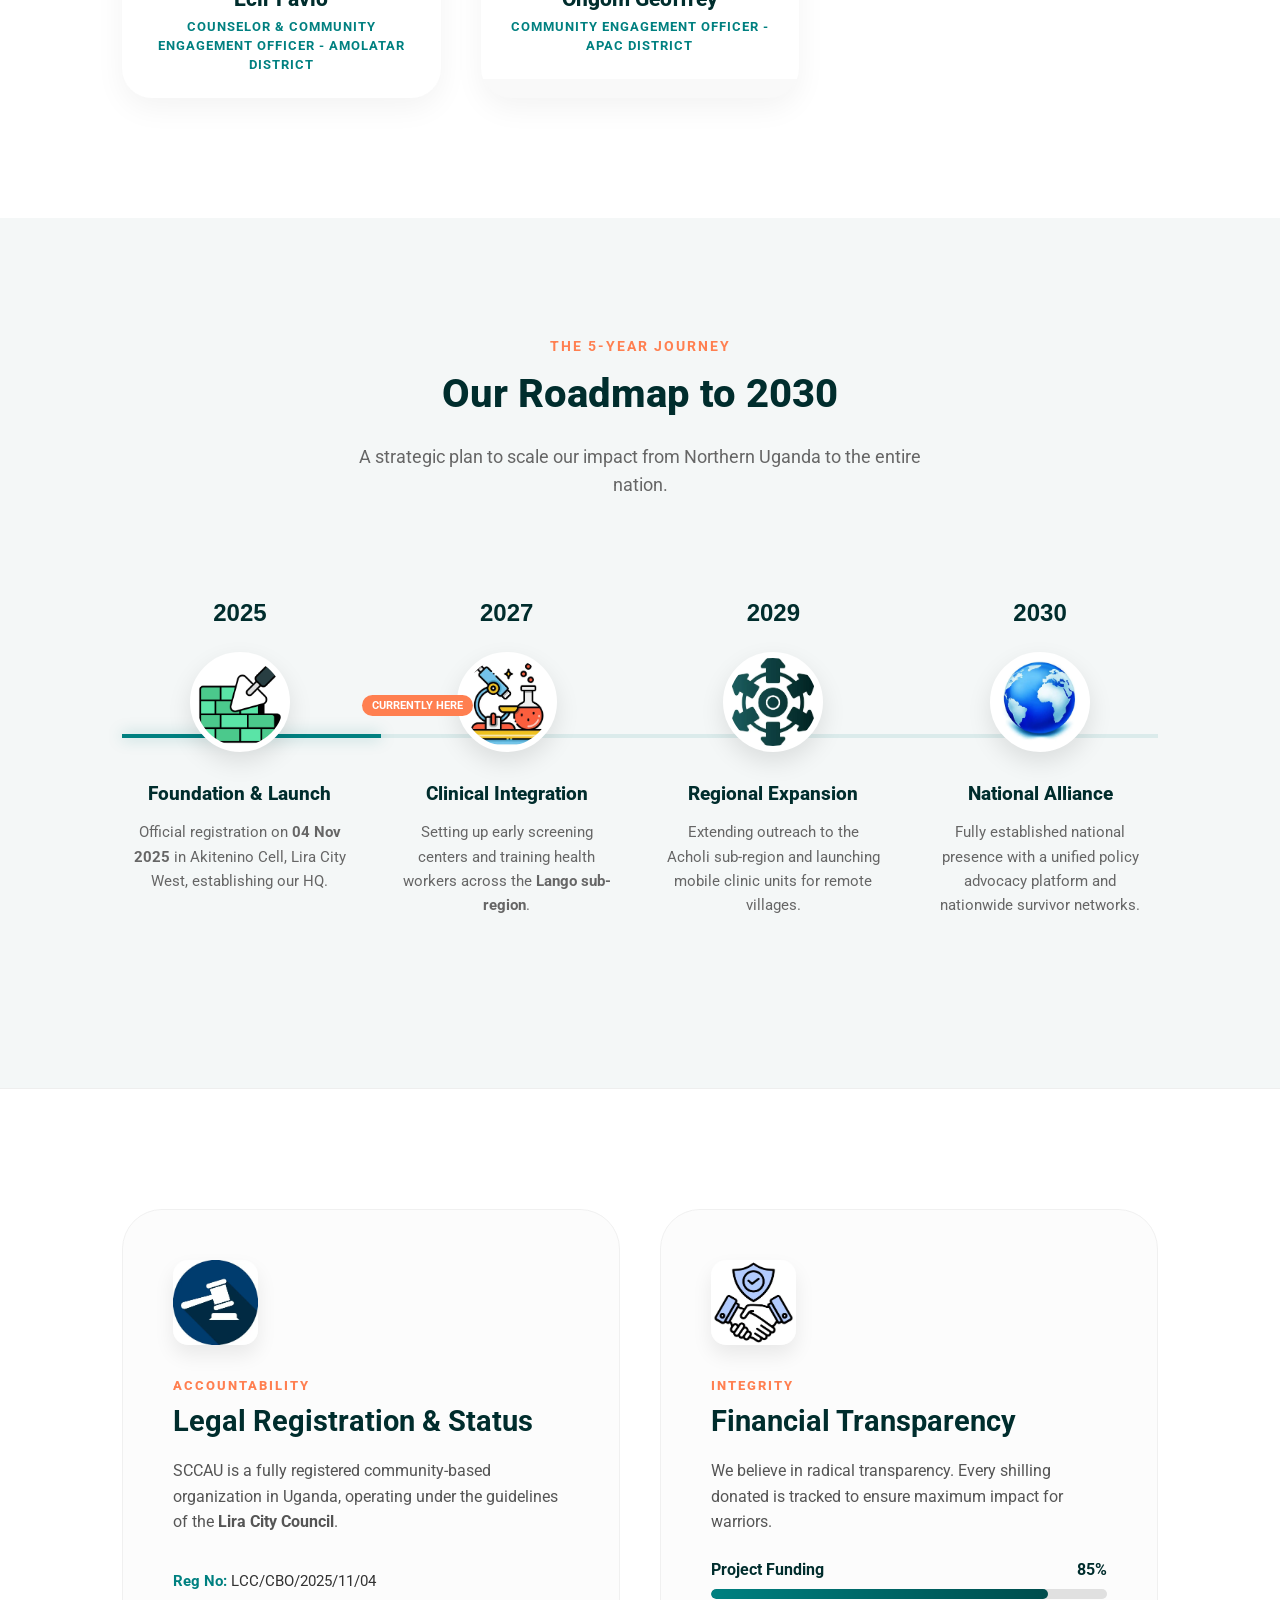
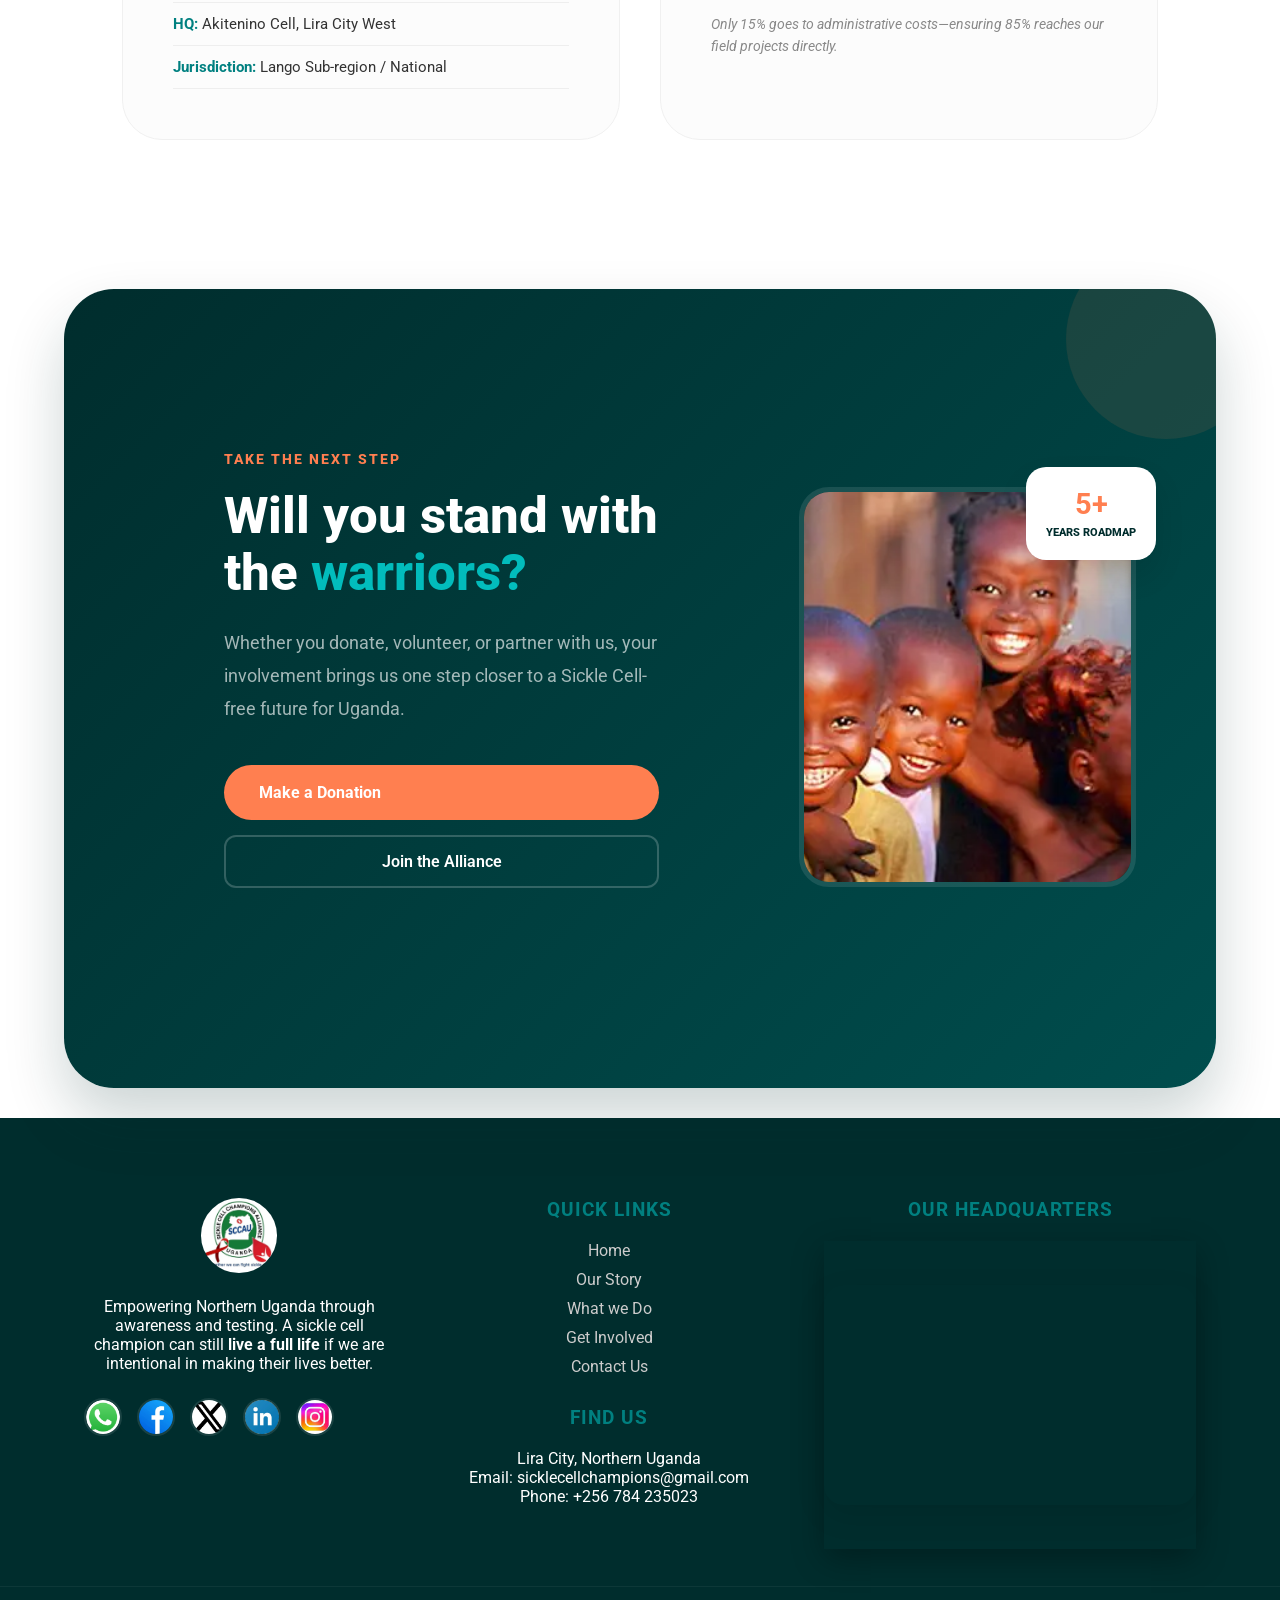
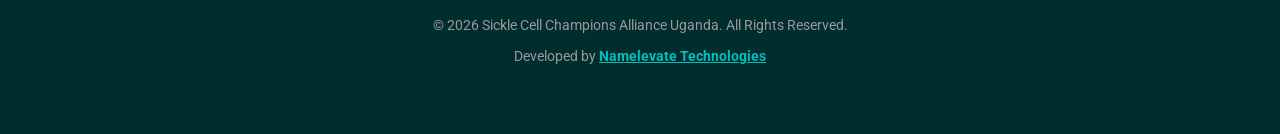
==== commit 1bae867a: "Loader and image compression" ====
--- a/about.html
+++ b/about.html
@@ -8,6 +8,28 @@
     <title>Sickle Cell Champions Alliance Uganda</title>
 </head>
 <body>
+
+    <!--=======================================================Loader starts=================================================-->
+    <div id="loader-wrapper">
+    <div class="loader-content">
+        <div class="cell-container">
+            <div class="blood-cell"></div>
+            <div class="progress-circle"></div>
+        </div>
+        
+        <h2 class="loader-title">
+            <span>Sickle Cell Champions</span><br>
+            <span class="sub-text2">Alliance Uganda</span>
+        </h2>
+        
+        <div class="progress-container">
+            <div class="progress-bar" id="load-bar"></div>
+        </div>
+        <div class="progress-text"><span id="load-percentage">0</span>%</div>
+    </div>
+</div>
+<!--=======================================================Loader ends=================================================-->
+
 
     <nav class="navbar">
         <div class="nav-container">
@@ -90,10 +112,10 @@
             <div class="story-visuals reveal-left">
                 <div class="image-stack">
                     <div class="main-story-img">
-                        <img src="IMAGES/sccau11.jpg" alt="Lira Outreach">
+                        <img src="IMAGES/sccau11-new.jpeg" alt="Lira Outreach">
                     </div>
                     <div class="accent-img-circle" style="background-color: rgb(31, 67, 67); height: auto; object-fit: cover;">
-                        <img src="IMAGES/rise.png" alt="SCCAU Team">
+                        <img src="IMAGES/root2.webp" alt="SCCAU Team">
                     </div>
                 </div>
                 <div class="milestone-card">
--- a/style.css
+++ b/style.css
@@ -108,6 +108,10 @@
     background-color: var(--teal);
     transition: all 0.3s ease-in-out;
 }
+  .break::before {
+        content: "\A";
+        white-space: pre;
+    }
 
 @media (max-width: 992px) {
  /*   .brand-name {
@@ -3076,7 +3080,7 @@
     position: relative;
     height: 100vh; /* Full screen height */
     min-height: 700px;
-    background-image: url('IMAGES/outreach.webp');
+    background-image: url('IMAGES/sccau1.jpg');
     background-size: cover;
     background-position: center;
     background-attachment: fixed; /* Creates a high-end parallax effect */
@@ -3875,109 +3879,6 @@
 }
 
 
-/* --- FINANCIAL TRANSPARENCY --- */
-.financial-transparency {
-    padding: 100px 0;
-    background: #ffffff;
-}
-
-.transparency-grid {
-    display: grid;
-    grid-template-columns: 1fr 1fr;
-    gap: 60px;
-    align-items: center;
-    margin-bottom: 80px;
-}
-
-/* Chart Styles */
-.chart-container {
-    padding: 40px;
-    background: #f9fdfd;
-    border-radius: 30px;
-    text-align: center;
-}
-
-#impactChart {
-    max-width: 350px;
-    margin: 0 auto 30px;
-}
-
-.chart-legend {
-    display: flex;
-    flex-wrap: wrap;
-    justify-content: center;
-    gap: 15px;
-    font-size: 0.9rem;
-    color: #555;
-}
-
-.legend-item {
-    display: flex;
-    align-items: center;
-    gap: 8px;
-}
-
-.dot { width: 12px; height: 12px; border-radius: 3px; }
-.clinical { background: #008080; } /* Teal */
-.outreach { background: #e65c40; } /* Coral */
-.vocational { background: #ffcc00; } /* Gold/Yellow */
-.admin { background: #333333; } /* Dark Grey */
-
-/* Impact Tiers */
-.impact-tiers h3 { margin-bottom: 25px; color: var(--dark-bg); }
-
-.tier-card {
-    padding: 20px;
-    border-bottom: 1px solid #eee;
-    transition: 0.3s;
-}
-
-.tier-card:hover { background: #fdf8f6; }
-
-.tier-amount {
-    color: var(--coral);
-    font-weight: 800;
-    font-size: 1.2rem;
-    margin-bottom: 5px;
-}
-
-/* Dual CTA Box */
-.cta-dual-box {
-    display: grid;
-    grid-template-columns: 1fr 1fr;
-    gap: 30px;
-}
-
-.cta-card {
-    padding: 50px;
-    border-radius: 30px;
-    text-align: center;
-    transition: 0.3s;
-}
-
-.cta-card.donate { background: var(--dark-bg); color: white; }
-.cta-card.partner { background: var(--teal); color: white; }
-
-.cta-icon { font-size: 2.5rem; margin-bottom: 20px; opacity: 0.8; }
-.cta-card h3 { font-size: 1.8rem; margin-bottom: 15px; }
-.cta-card p { margin-bottom: 30px; opacity: 0.9; }
-
-.btn-cta {
-    display: inline-block;
-    padding: 15px 40px;
-    border-radius: 12px;
-    font-weight: 700;
-    text-decoration: none;
-    transition: 0.3s;
-}
-
-.donate .btn-cta { background: var(--coral); color: white; }
-.partner .btn-cta.outline { border: 2px solid white; color: white; }
-.partner .btn-cta.outline:hover { background: white; color: var(--teal); }
-
-@media (max-width: 992px) {
-    .transparency-grid, .cta-dual-box { grid-template-columns: 1fr; }
-}
 
 
 /*   Get Involved Section   */
@@ -5843,4 +5744,92 @@
 
 @media (max-width: 992px) {
     .video-spotlight-wrapper { grid-template-columns: 1fr; }
+}
+
+/* --- Loader STYLES --- */
+#loader-wrapper {
+    position: fixed;
+    top: 0;
+    left: 0;
+    width: 100%;
+    height: 100%;
+    background: #002d2d; /* Deep SCCAU Teal */
+    display: flex;
+    justify-content: center;
+    align-items: center;
+    z-index: 10000;
+    transition: opacity 0.8s ease, visibility 0.8s;
+}
+
+.loader-content {
+    text-align: center;
+}
+
+/* The Morphing Blood Cell */
+.cell-container {
+    position: relative;
+    width: 100px;
+    height: 100px;
+    margin: 0 auto 30px;
+}
+
+.blood-cell {
+    width: 100%;
+    height: 100%;
+    background: #e65c40; /* Coral/Red */
+    border-radius: 50%;
+    animation: pulseCell 2s infinite ease-in-out;
+    box-shadow: 0 0 30px rgba(230, 92, 64, 0.4);
+}
+
+@keyframes pulseCell {
+    0%, 100% { transform: scale(1) rotate(0deg); border-radius: 50%; }
+    50% { transform: scale(1.1) rotate(15deg); border-radius: 40% 60% 50% 50%; }
+}
+
+/* Loading Typography */
+.loader-title {
+    color: #ffffff;
+    font-family: 'Poppins', sans-serif;
+    font-weight: 700;
+    font-size: 1.5rem;
+    letter-spacing: 2px;
+    margin-bottom: 20px;
+    text-transform: uppercase;
+}
+
+.sub-text2 {
+    font-weight: 300;
+    font-size: 1rem;
+    color: rgb(170, 211, 228); /* Brighter Teal */
+}
+
+/* Progress Bar */
+.progress-container {
+    width: 250px;
+    height: 4px;
+    background: rgba(255, 255, 255, 0.1);
+    border-radius: 10px;
+    margin: 0 auto;
+    overflow: hidden;
+}
+
+.progress-bar {
+    width: 0%;
+    height: 100%;
+    background: linear-gradient(90deg, #008080, #e65c40);
+    transition: width 0.1s linear;
+}
+
+.progress-text {
+    color: #ffffff;
+    margin-top: 10px;
+    font-family: monospace;
+    font-size: 1.2rem;
+}
+
+/* Class to fade out loader */
+.loader-hidden {
+    opacity: 0;
+    visibility: hidden;
 }
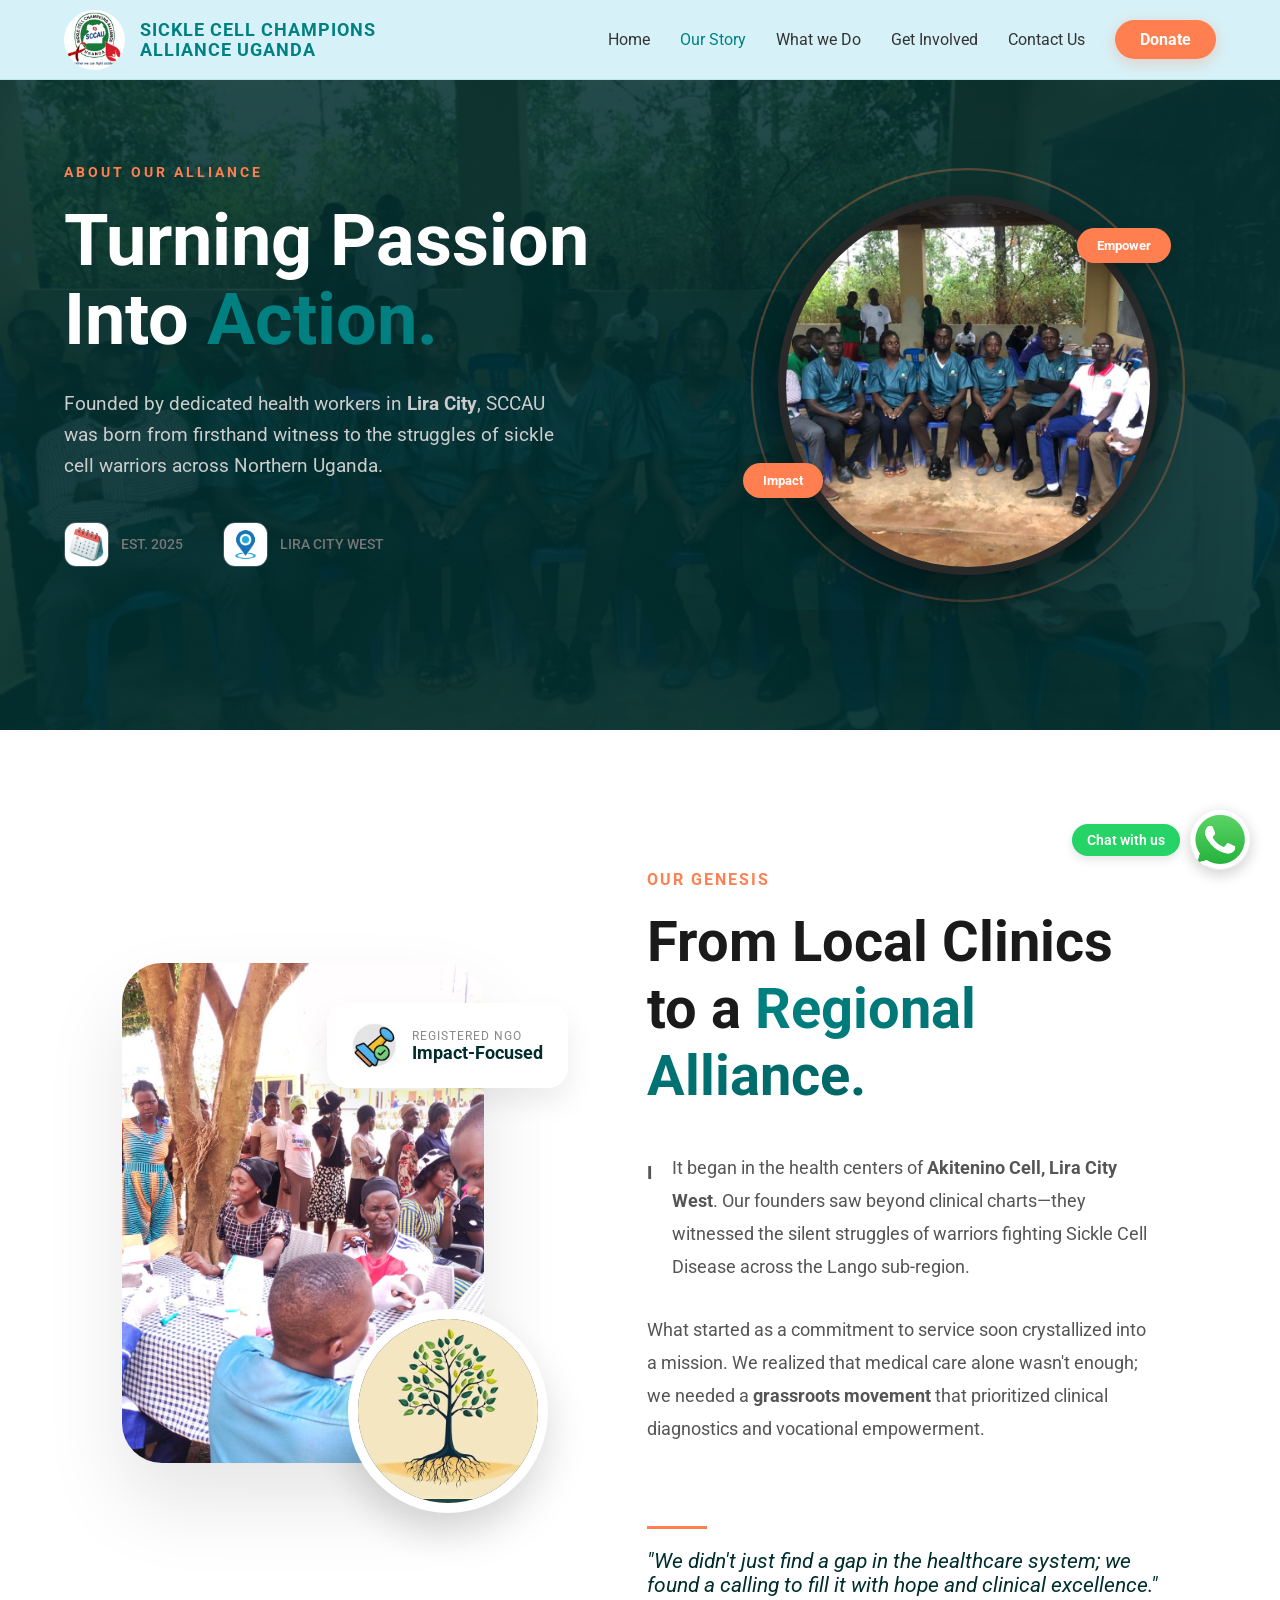
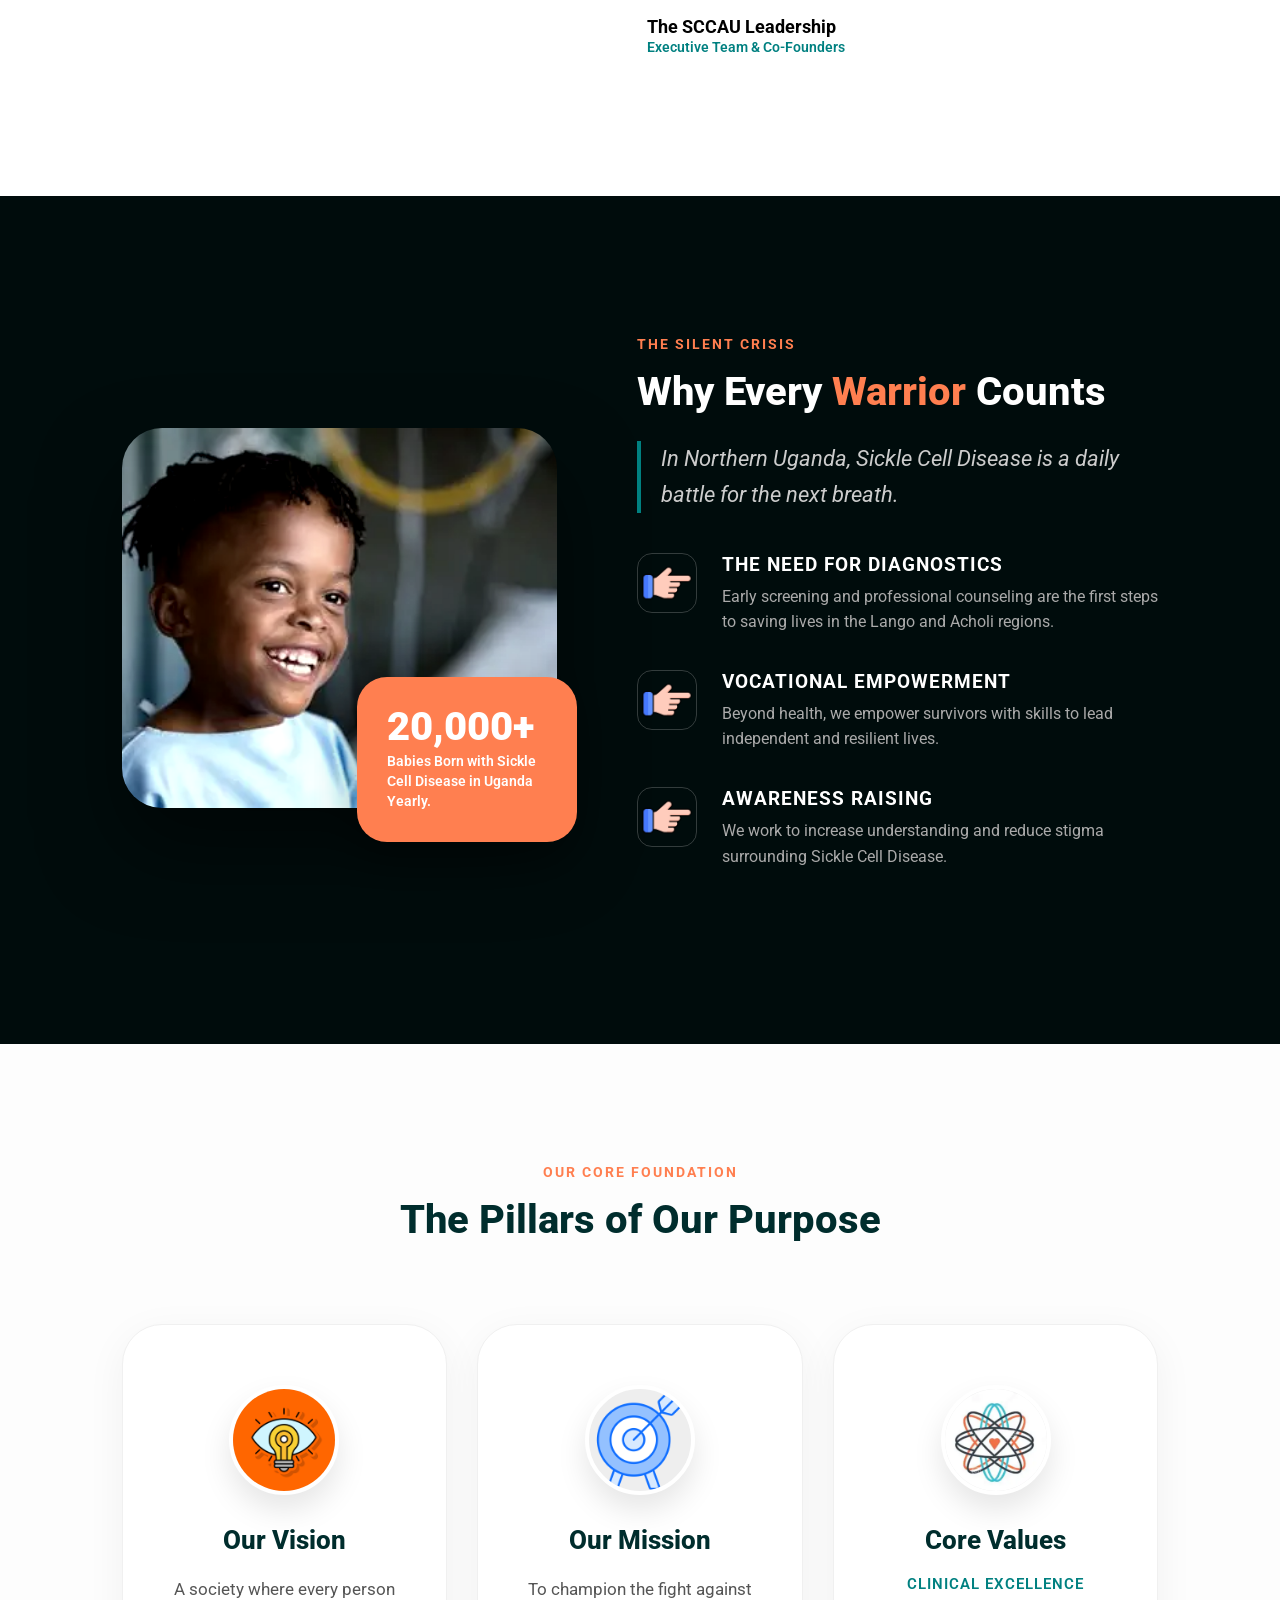
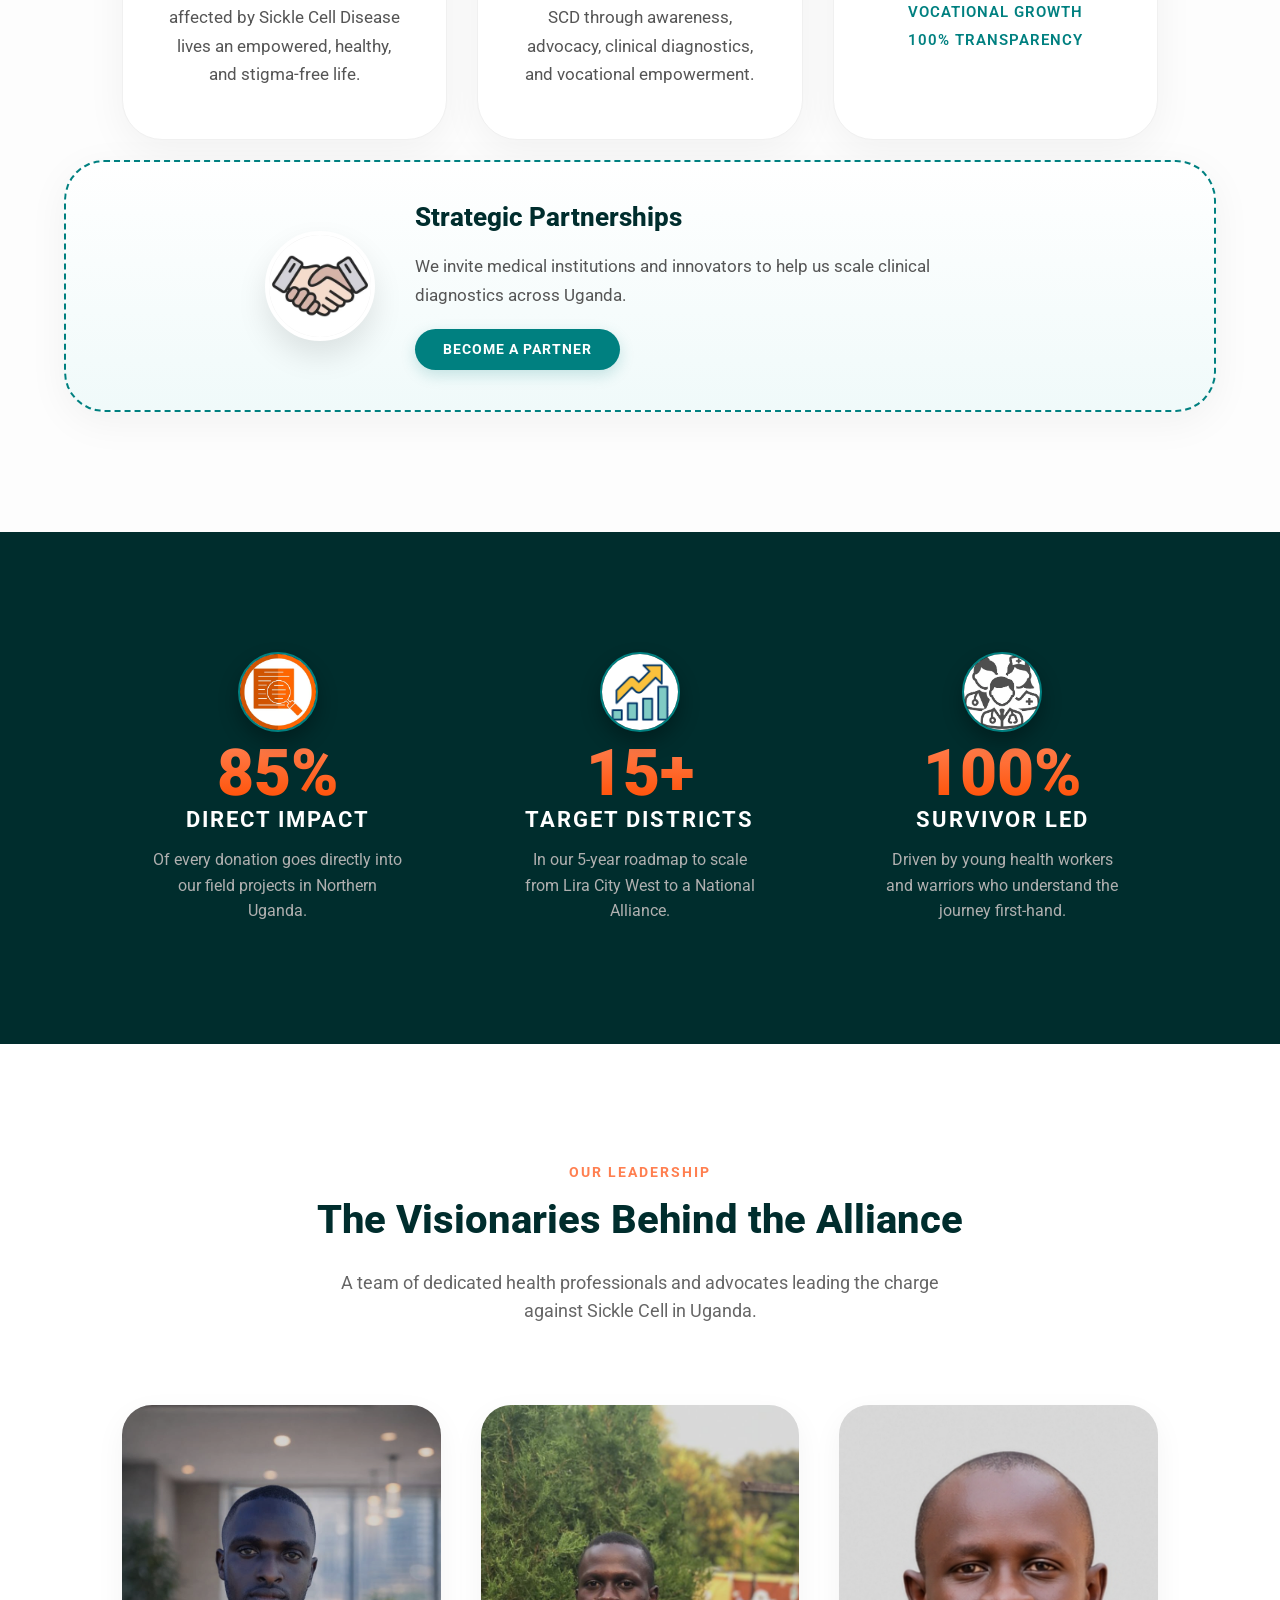
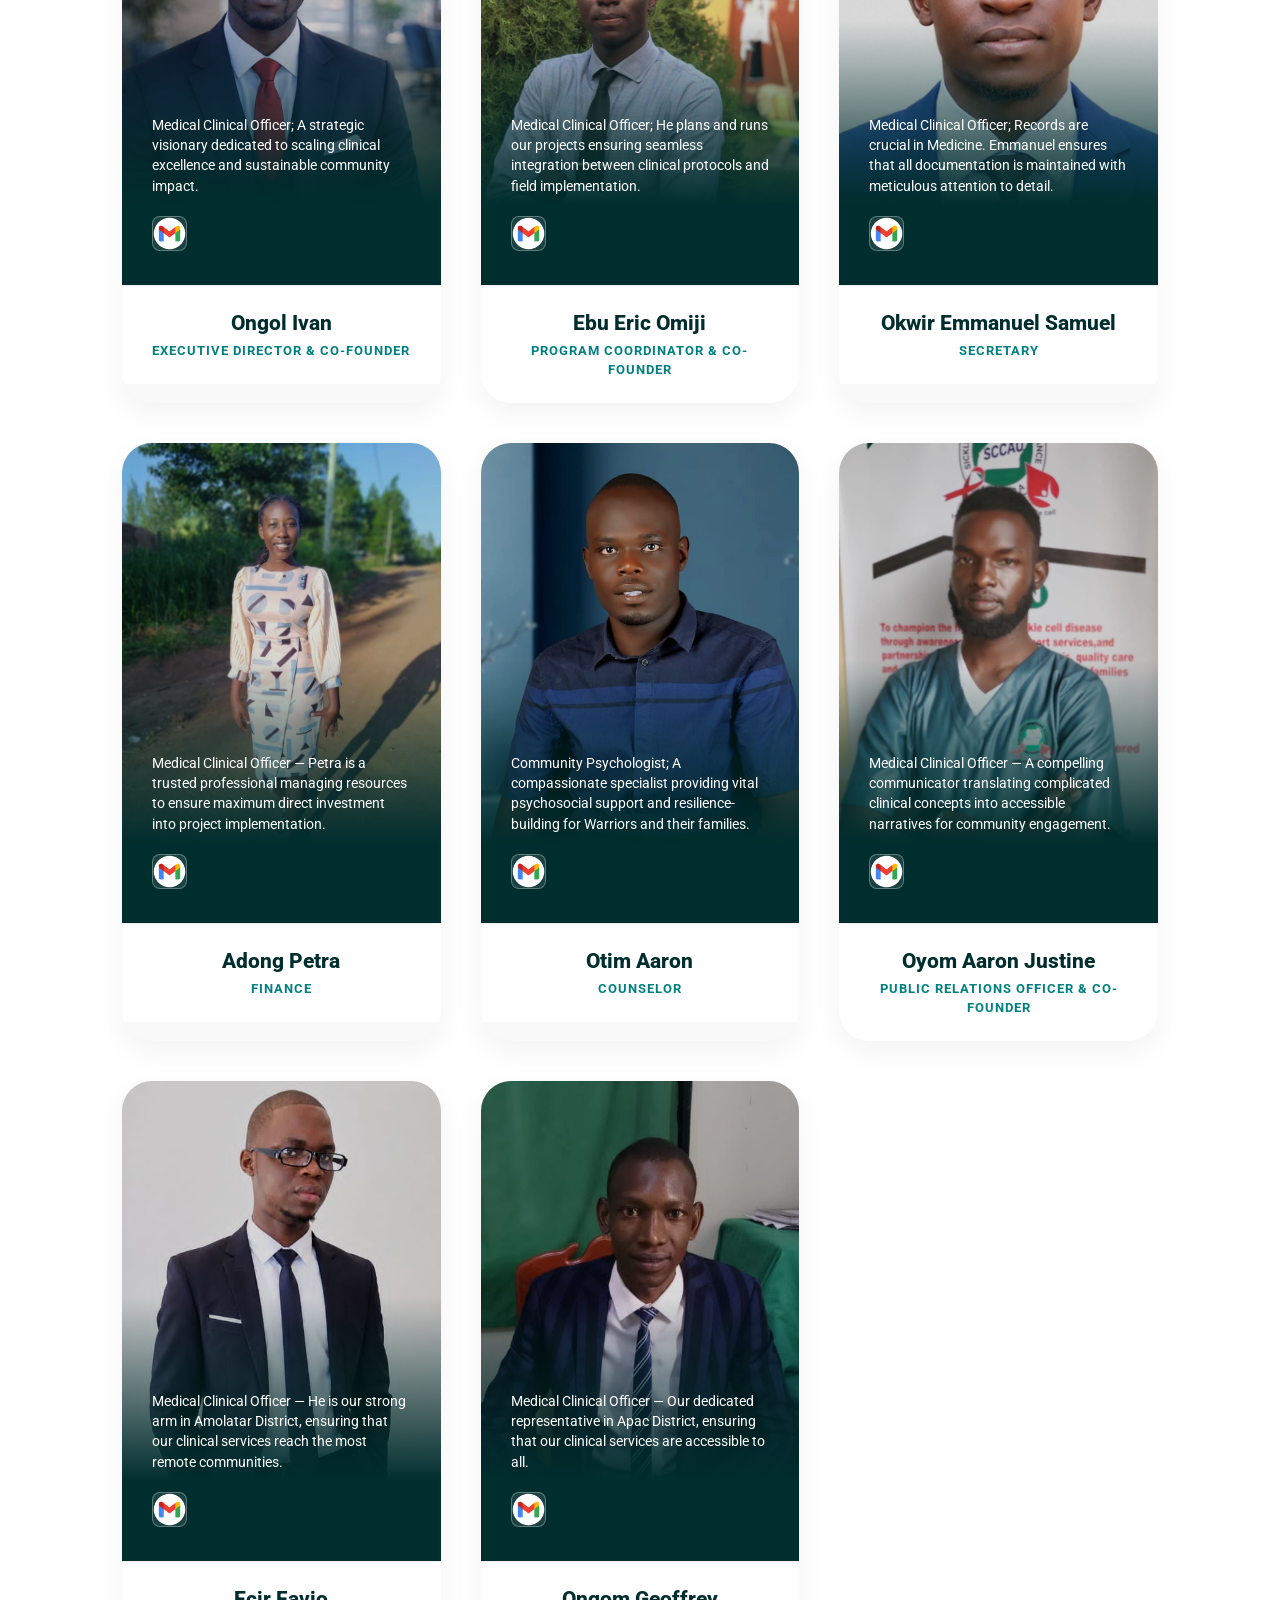
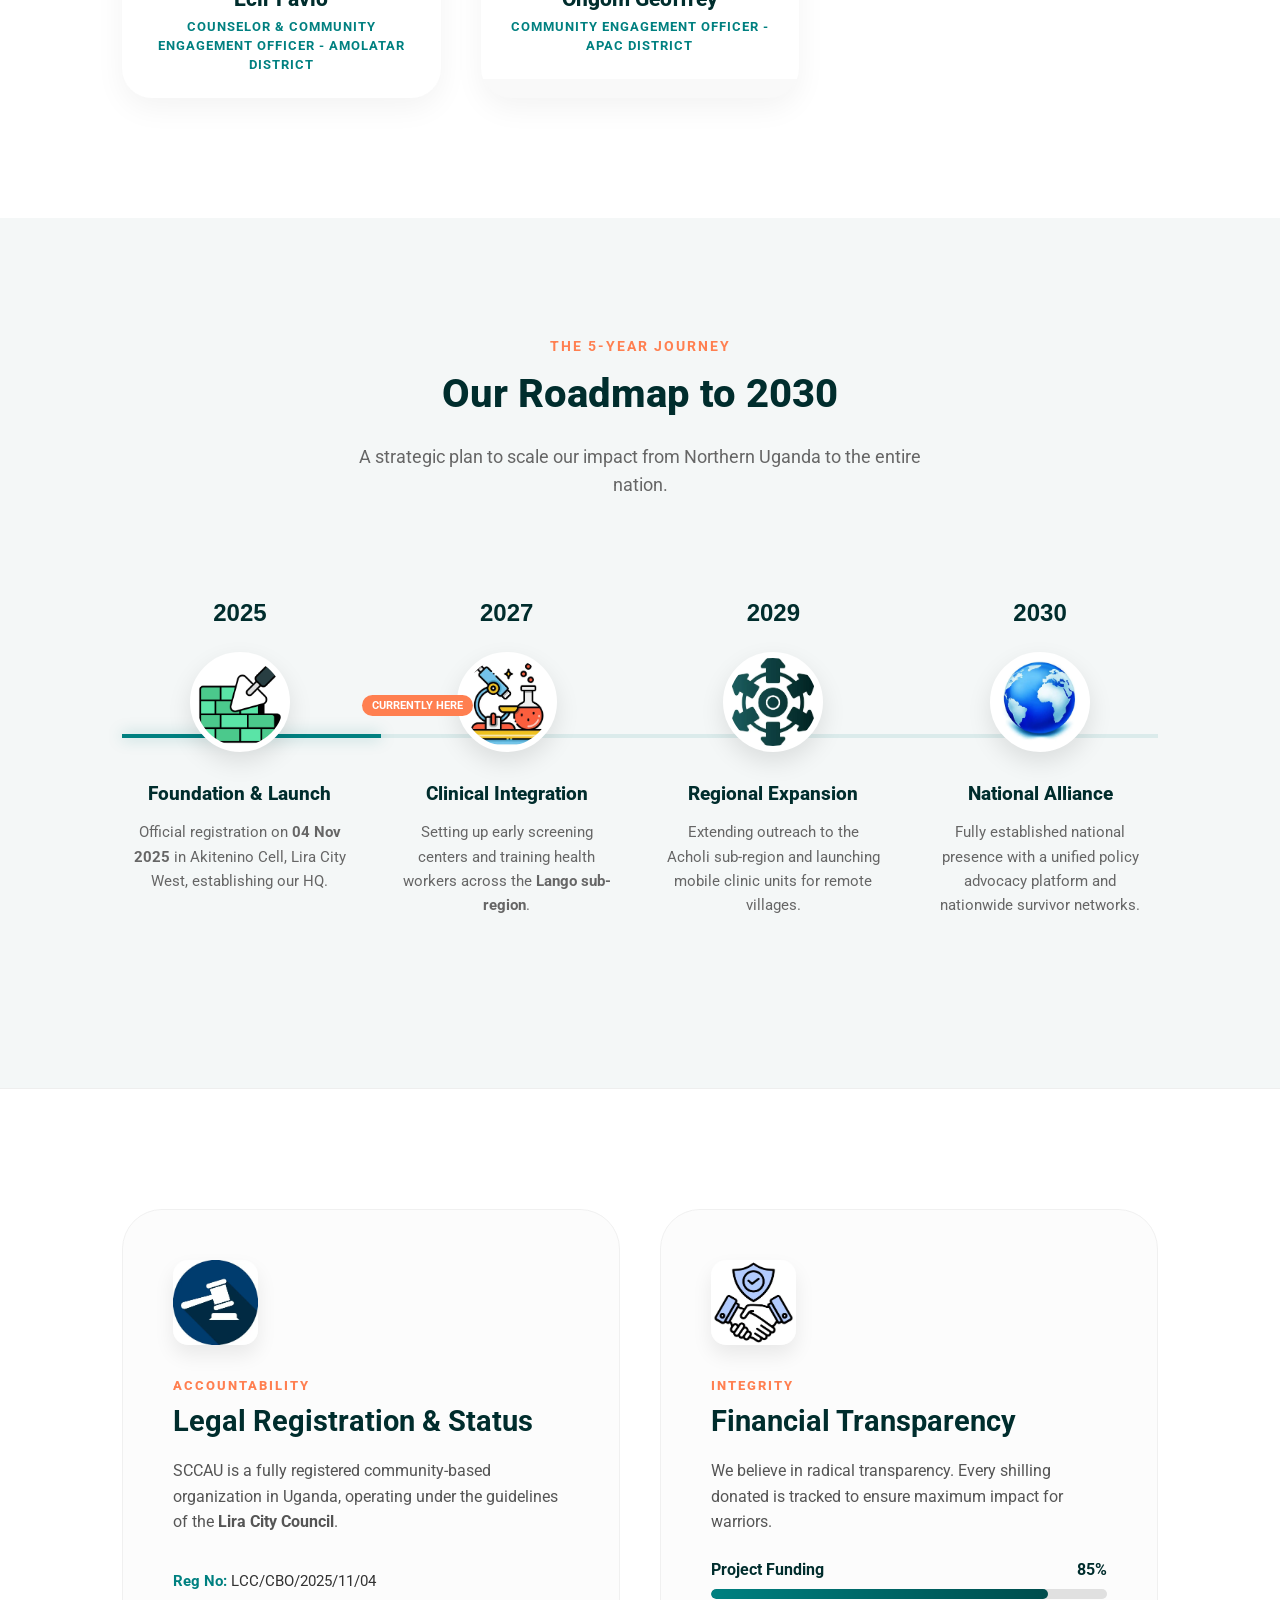
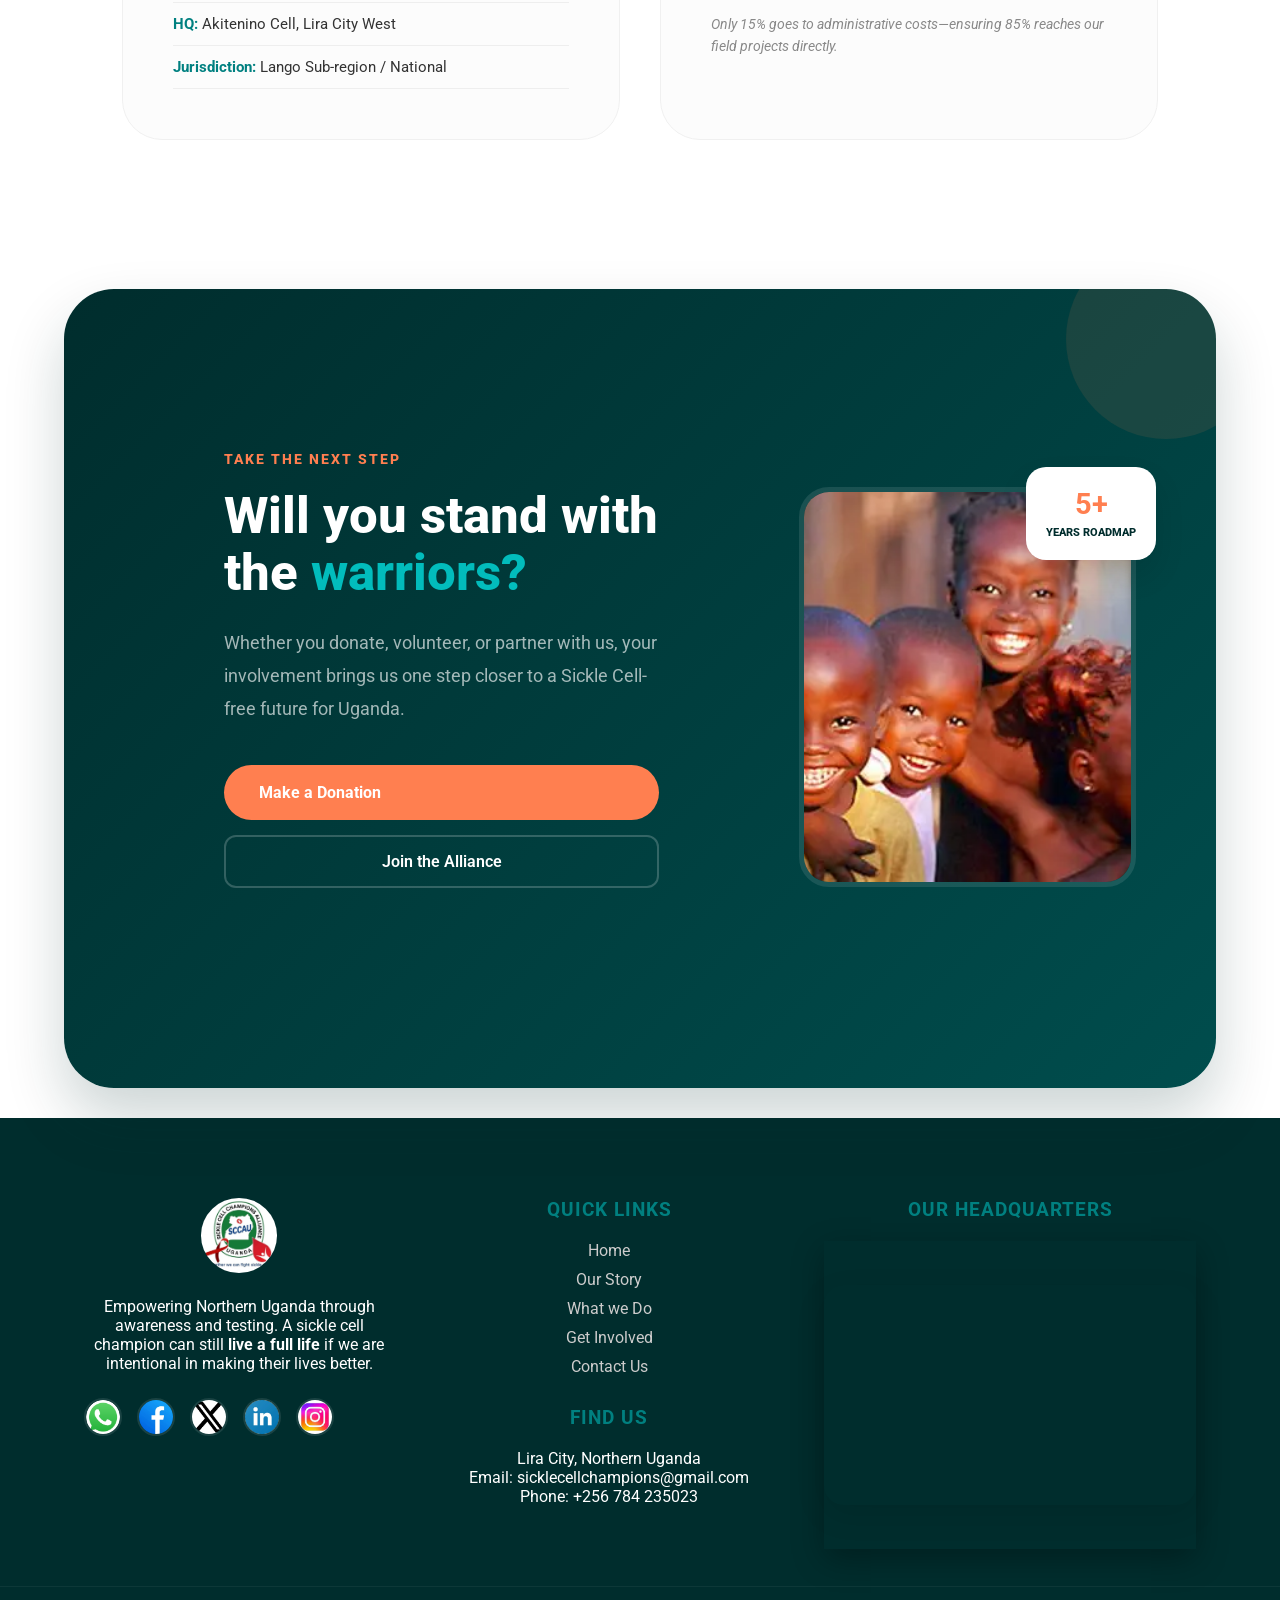
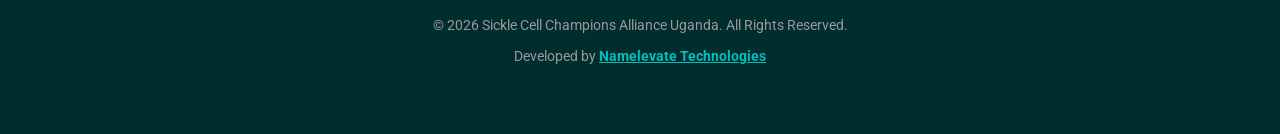
==== commit c4a73841: "Loader update" ====
--- a/about.html
+++ b/about.html
@@ -658,7 +658,7 @@
             <p>Empowering Northern Uganda through awareness and testing. A sickle cell champion can still <strong>live a full life</strong> if we are intentional in making their lives better.</p>
             
             <div class="footer-social-images">
-                <a href="#"><img src="IMAGES/whatsapp-icon.png" alt="WhatsApp"></a>
+                <a href="https://whatsapp.com/channel/0029Vb7BGHY9Bb685tiHr13R"><img src="IMAGES/whatsapp-icon.png" alt="WhatsApp"></a>
                 <a href="#"><img src="IMAGES/facebook.webp" alt="Facebook"></a>
                 <a href="#"><img src="IMAGES/xicon.webp" alt="X"></a>
                 <a href="#"><img src="IMAGES/linkedin.webp" alt="LinkedIn"></a>
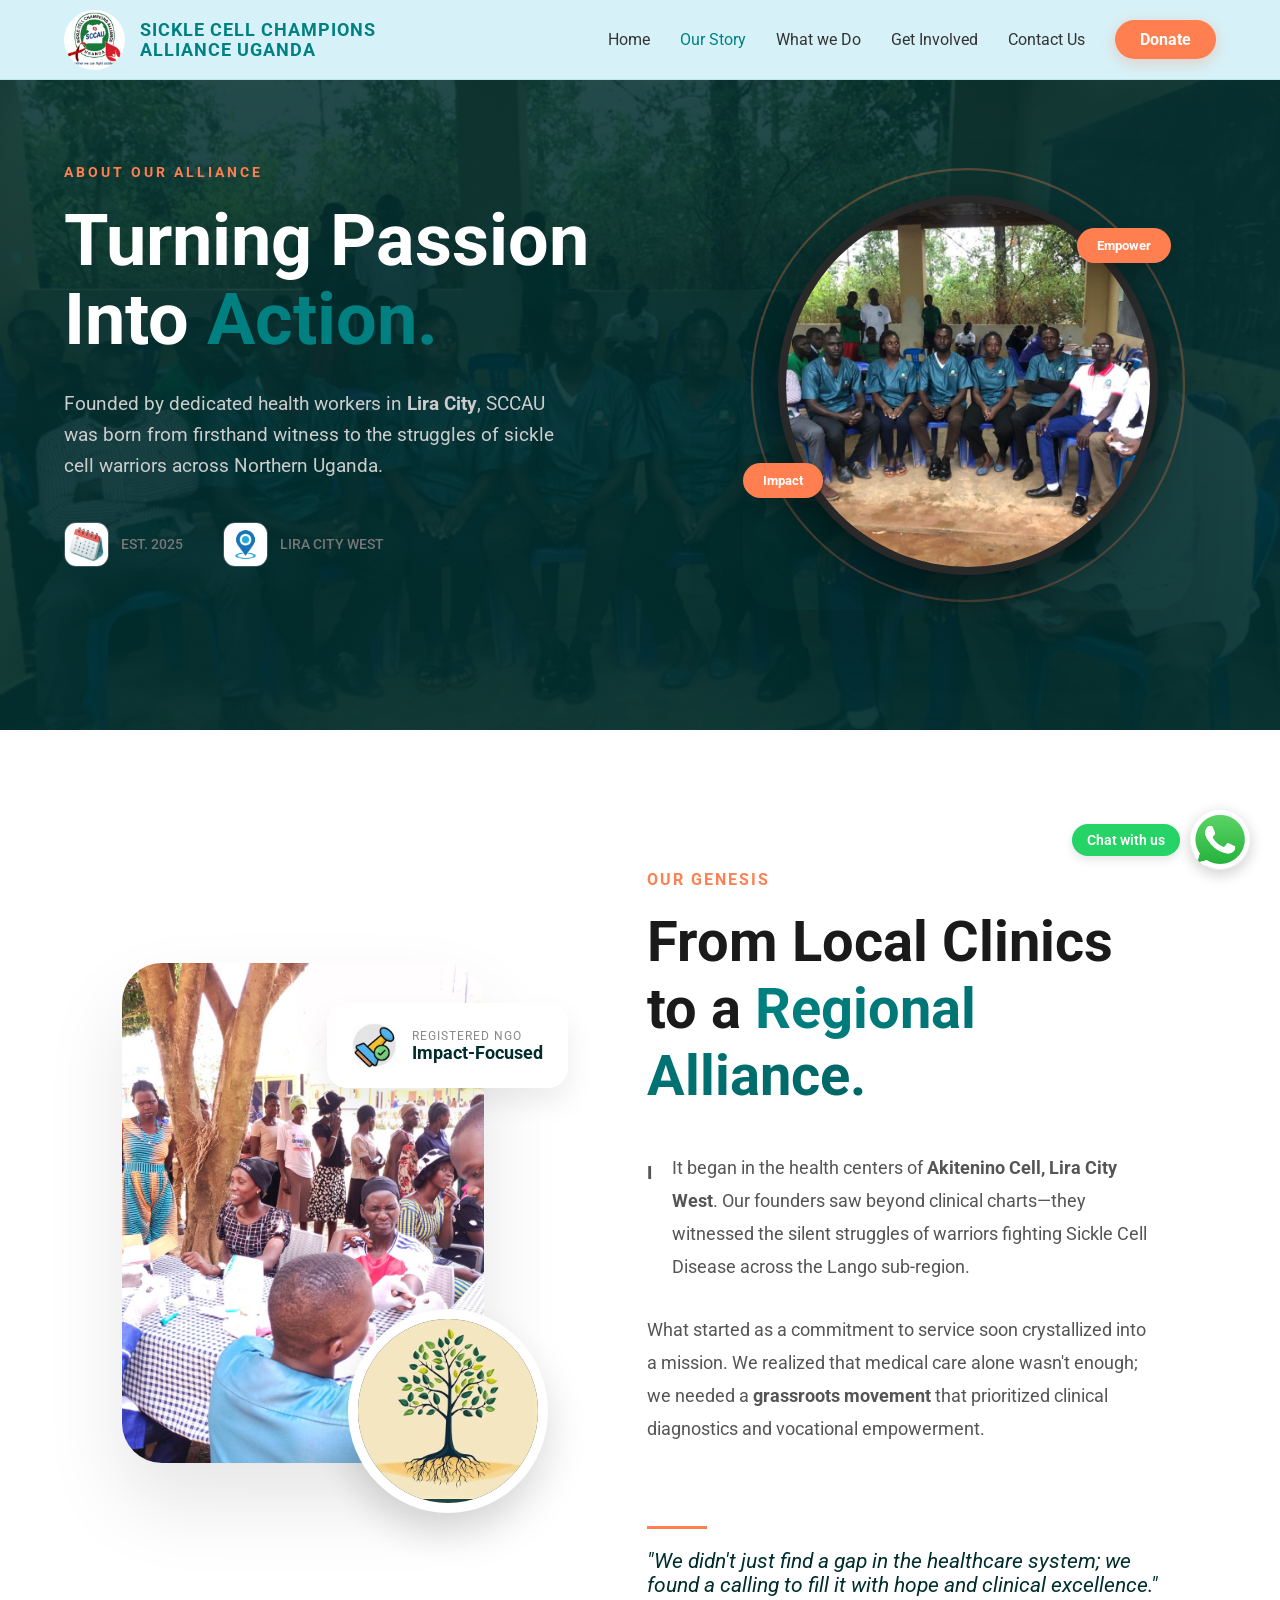
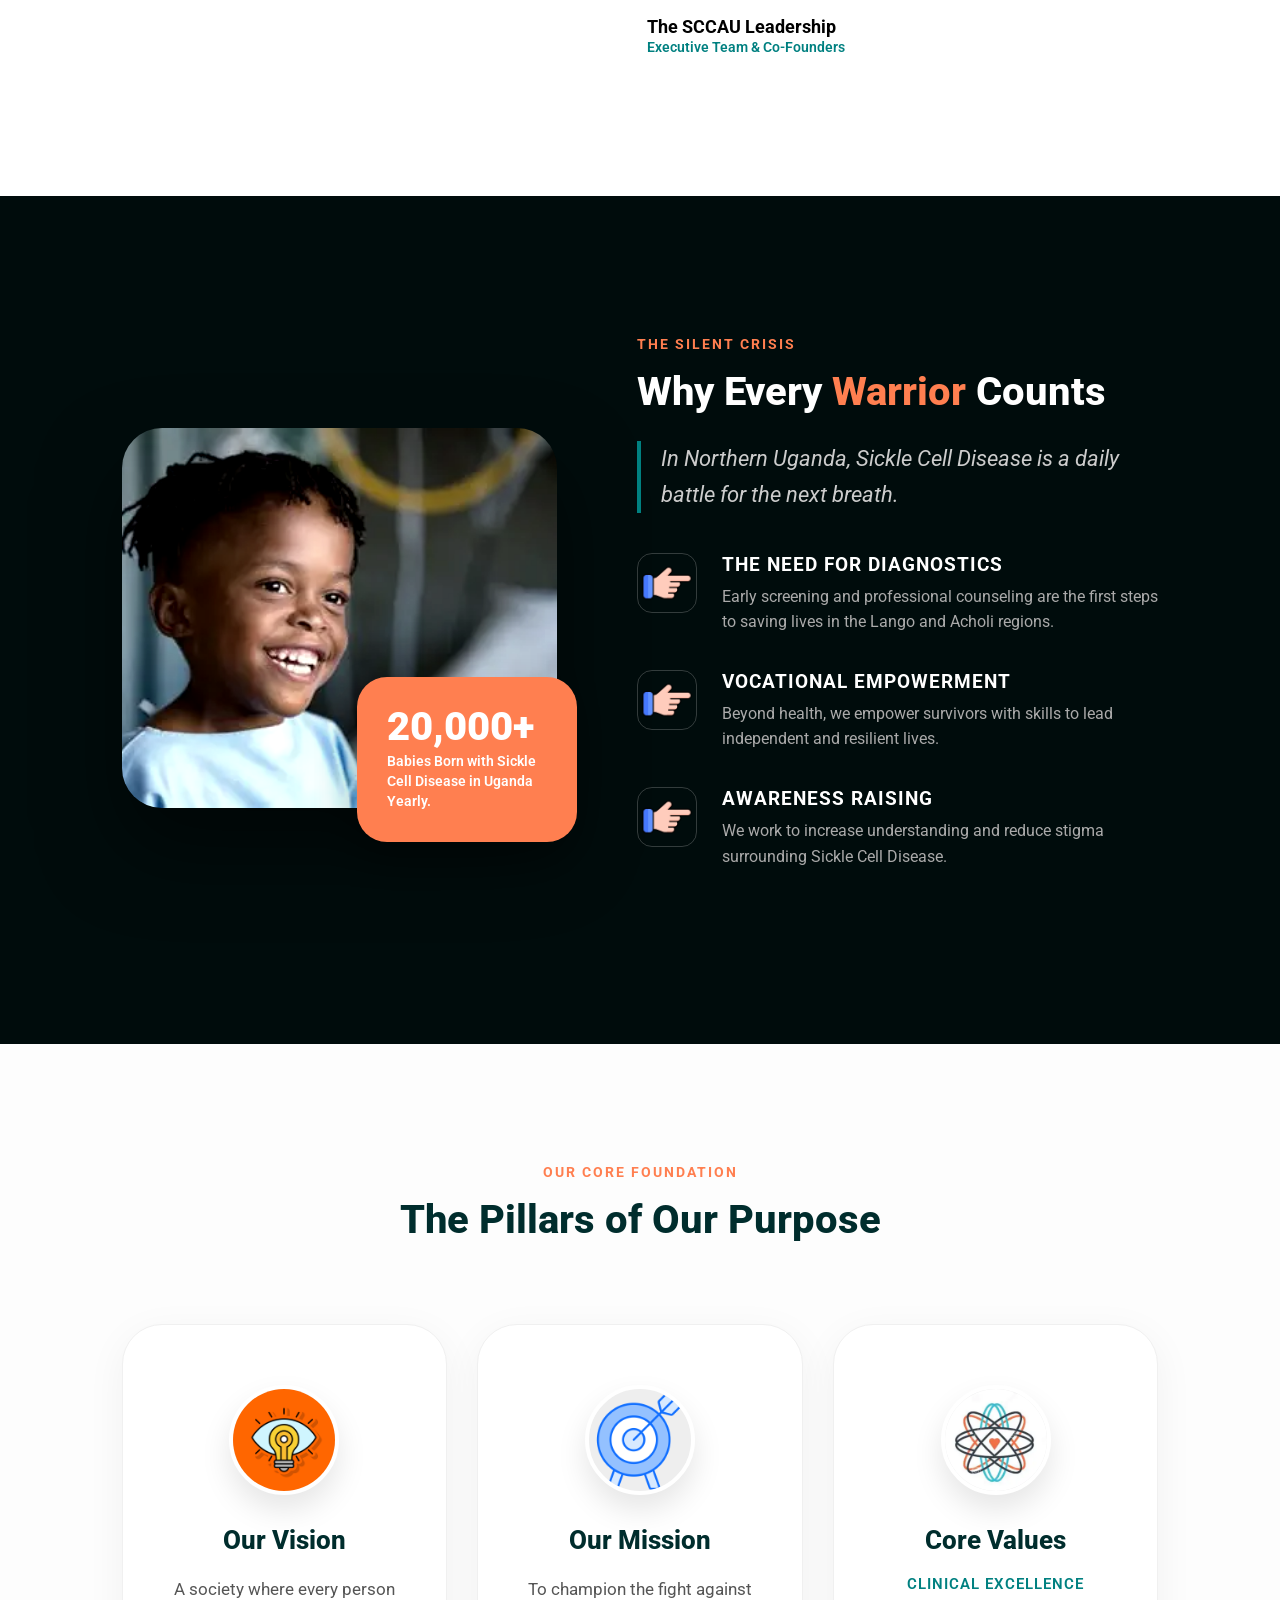
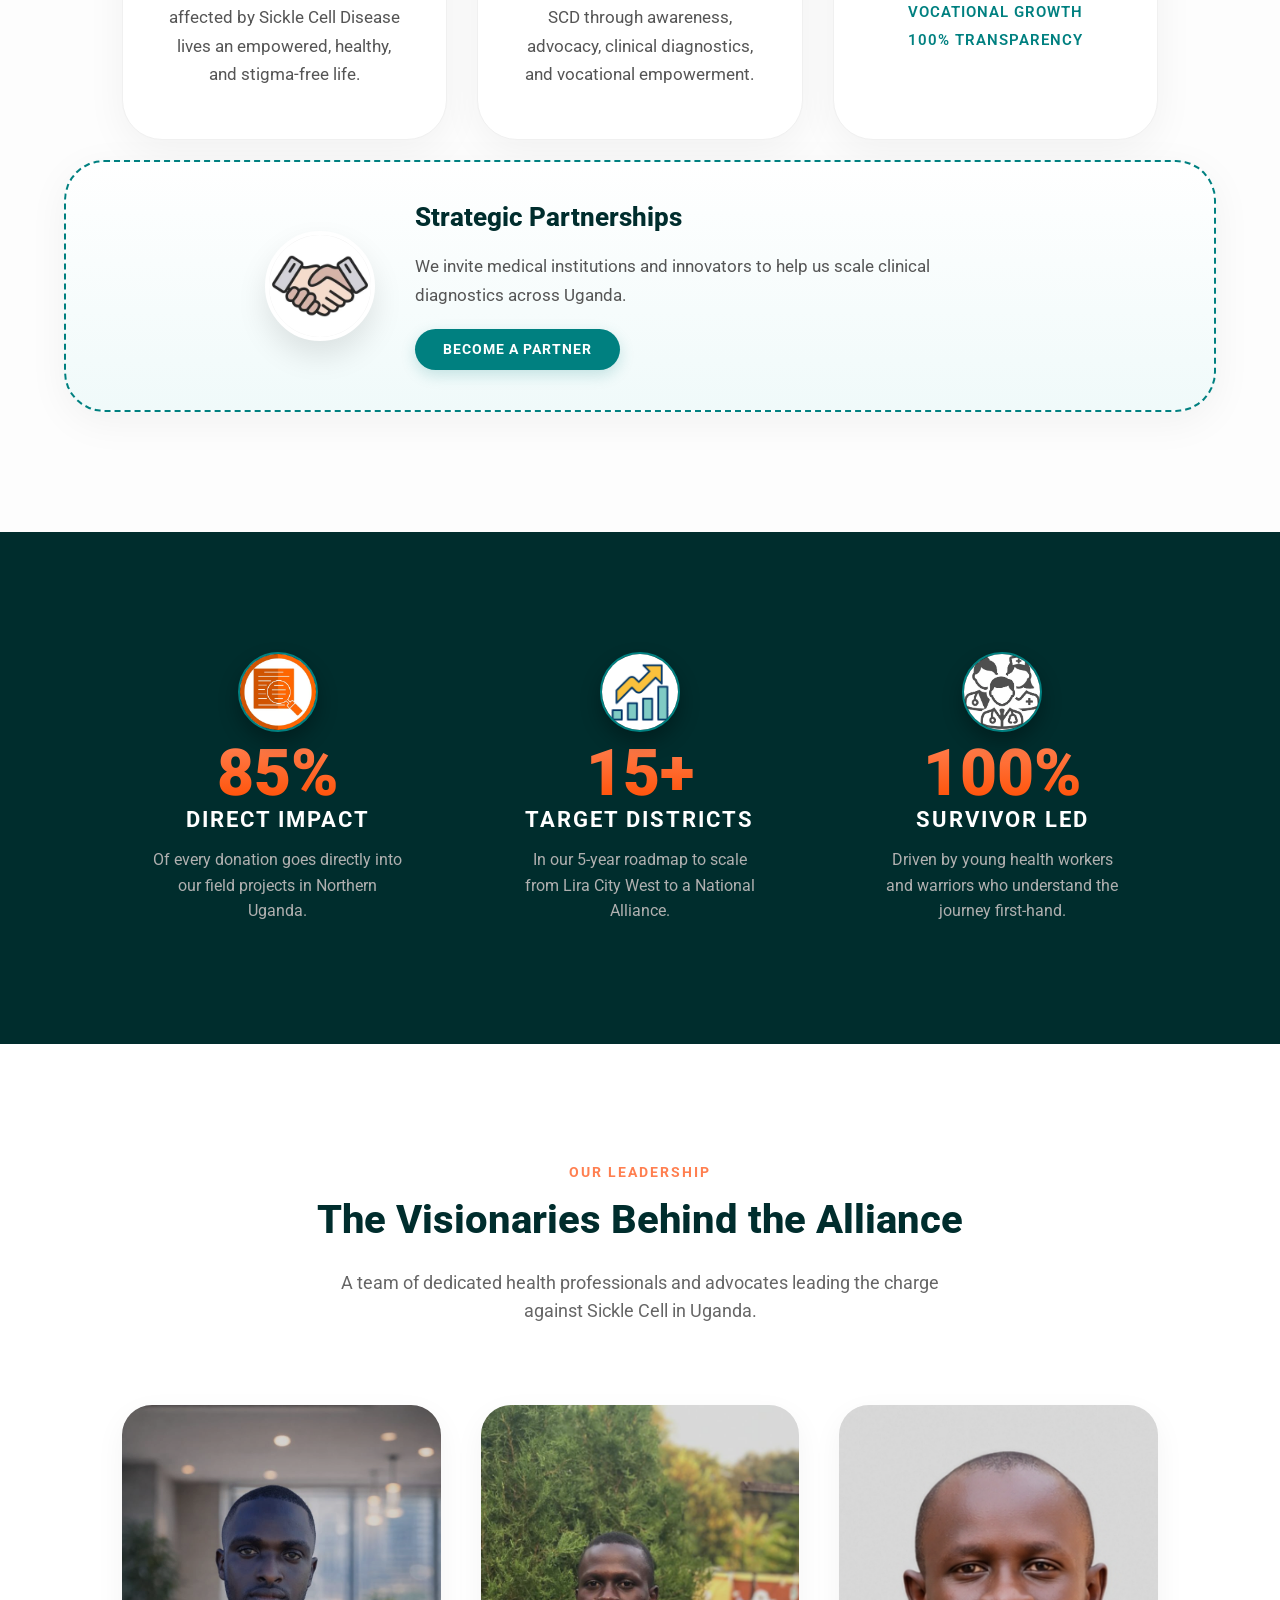
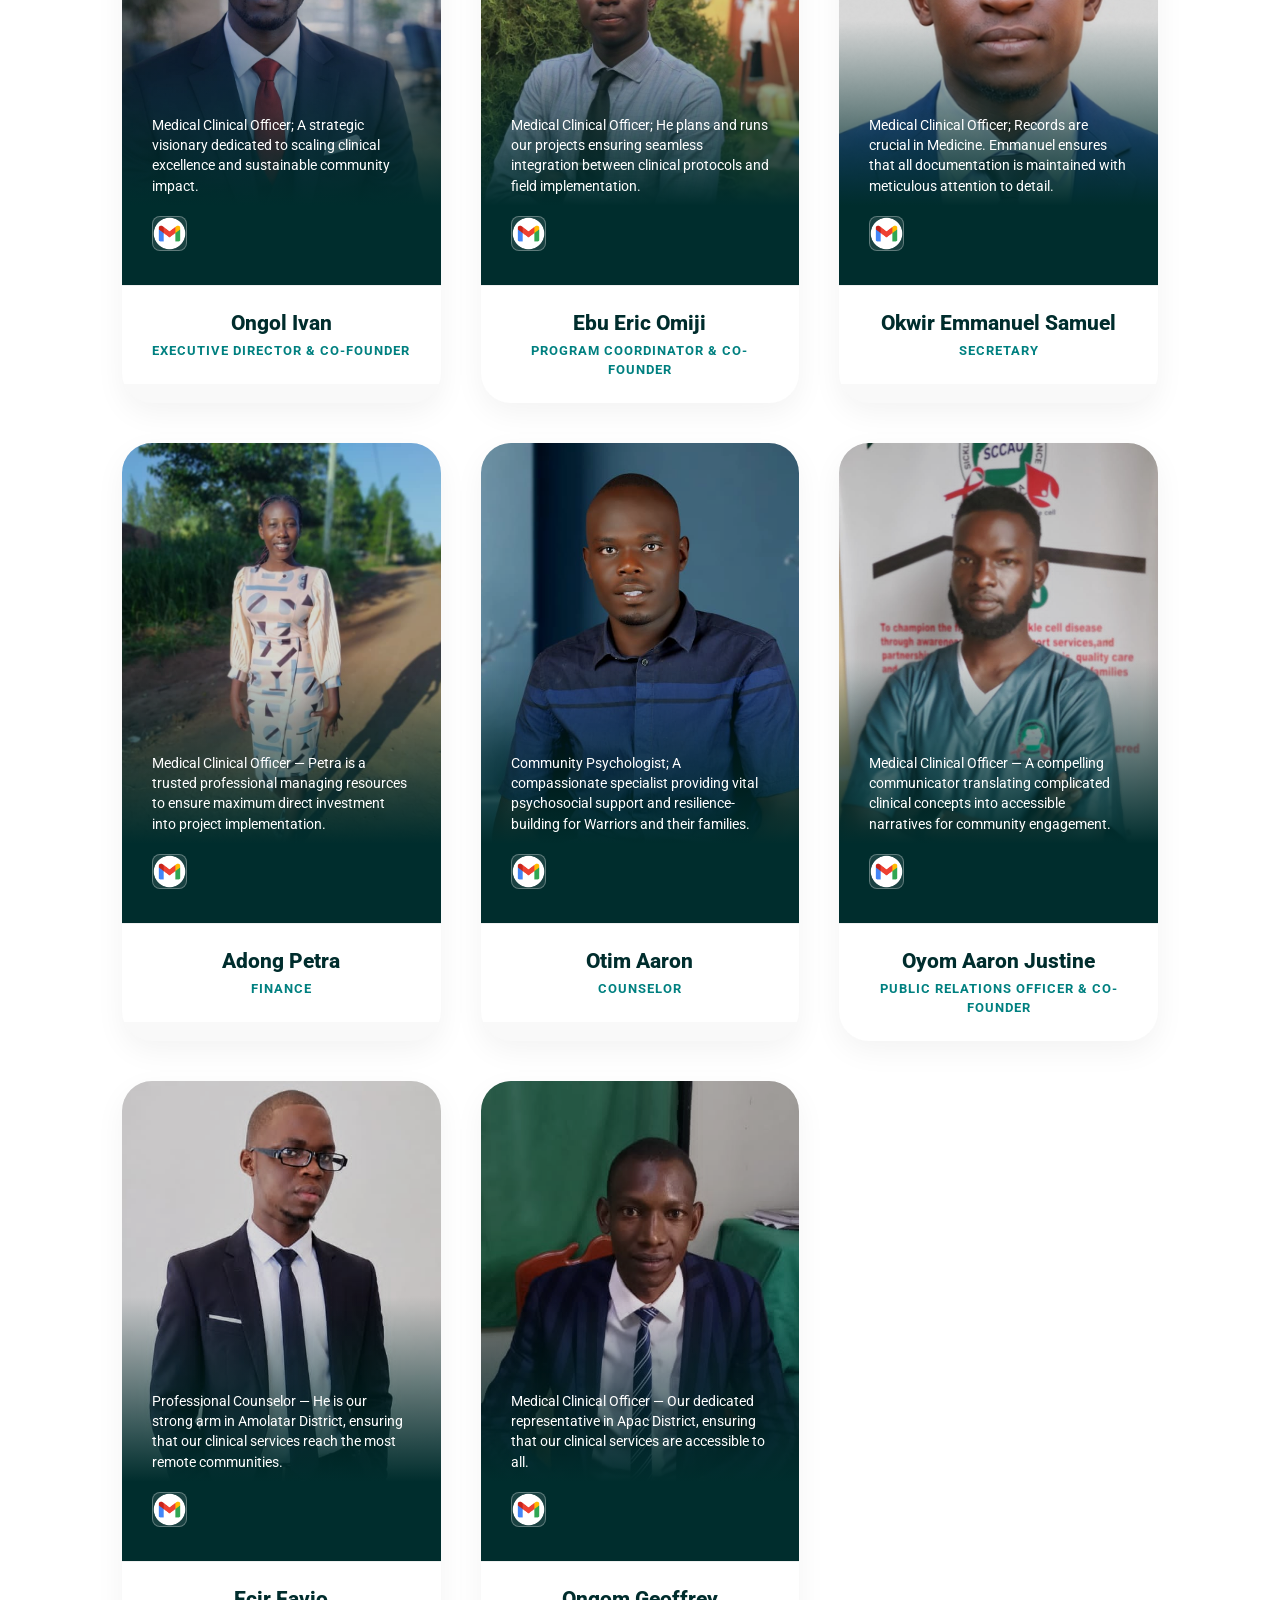
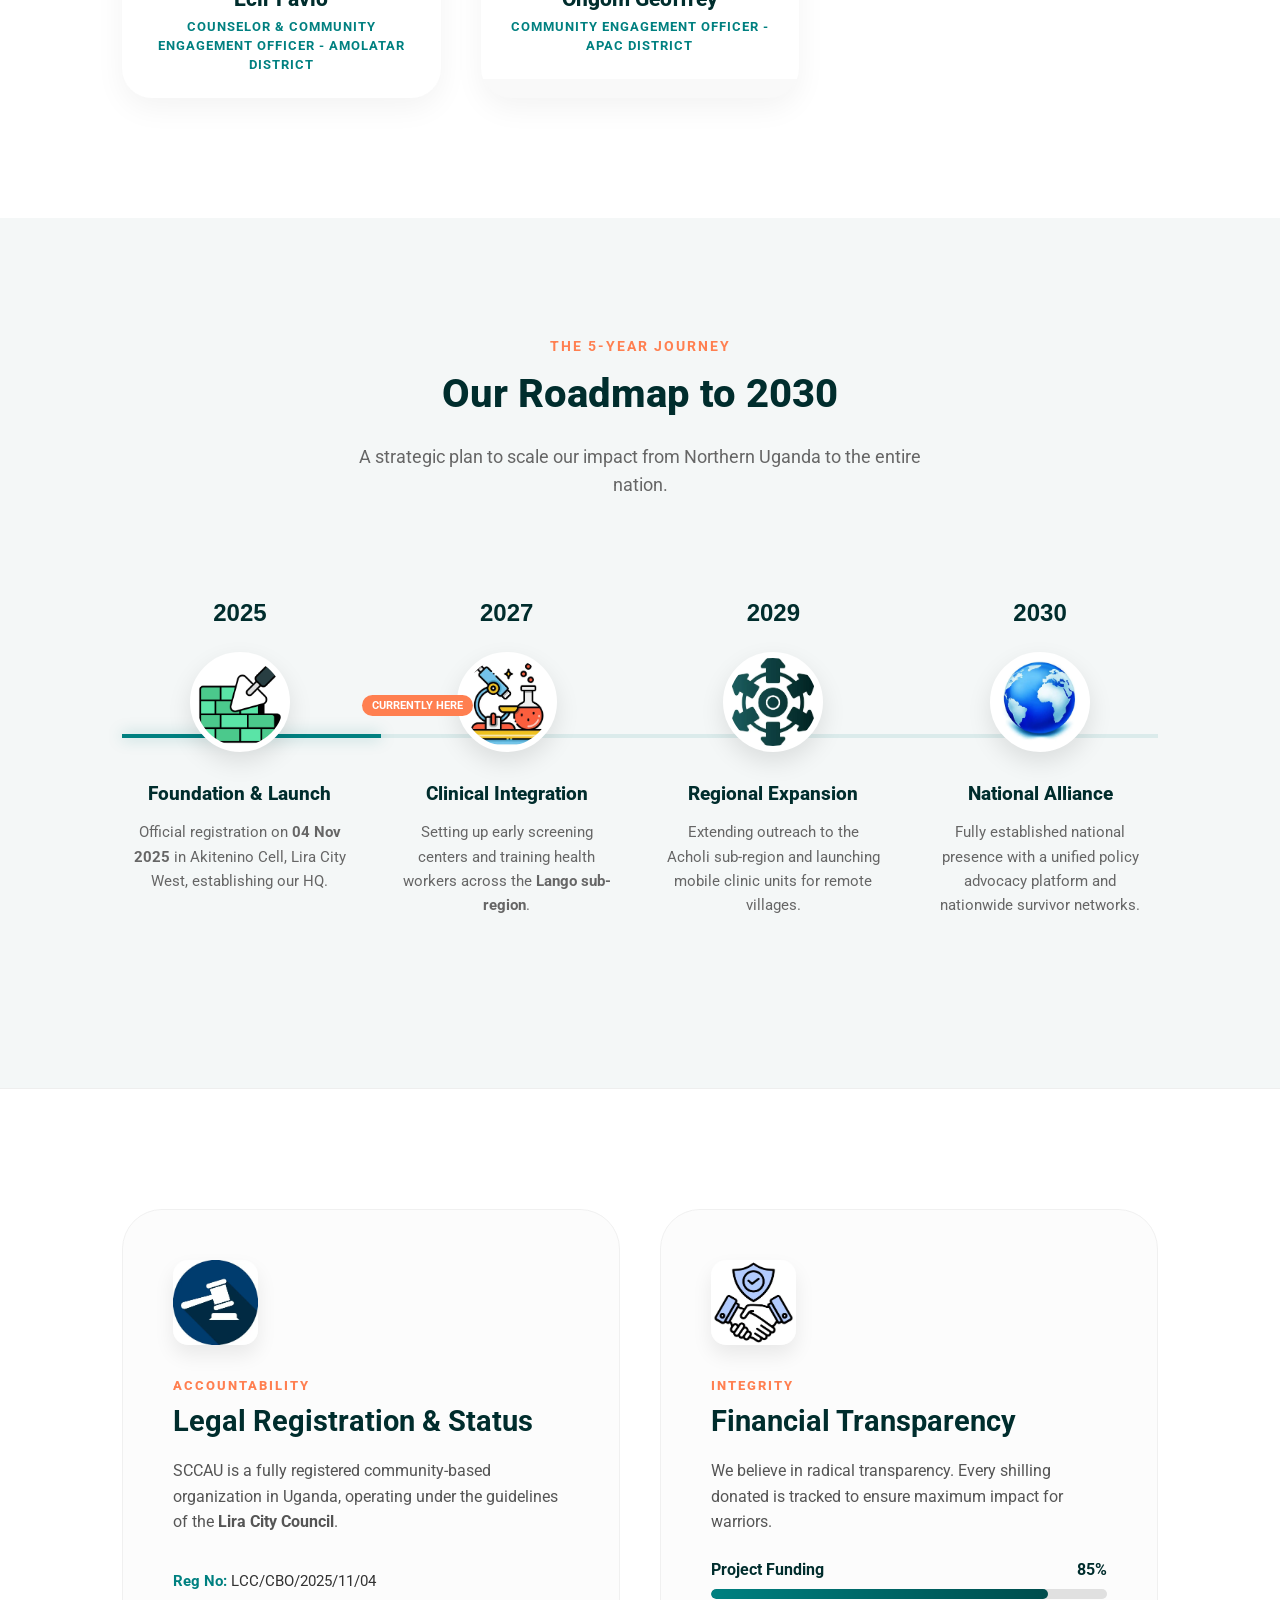
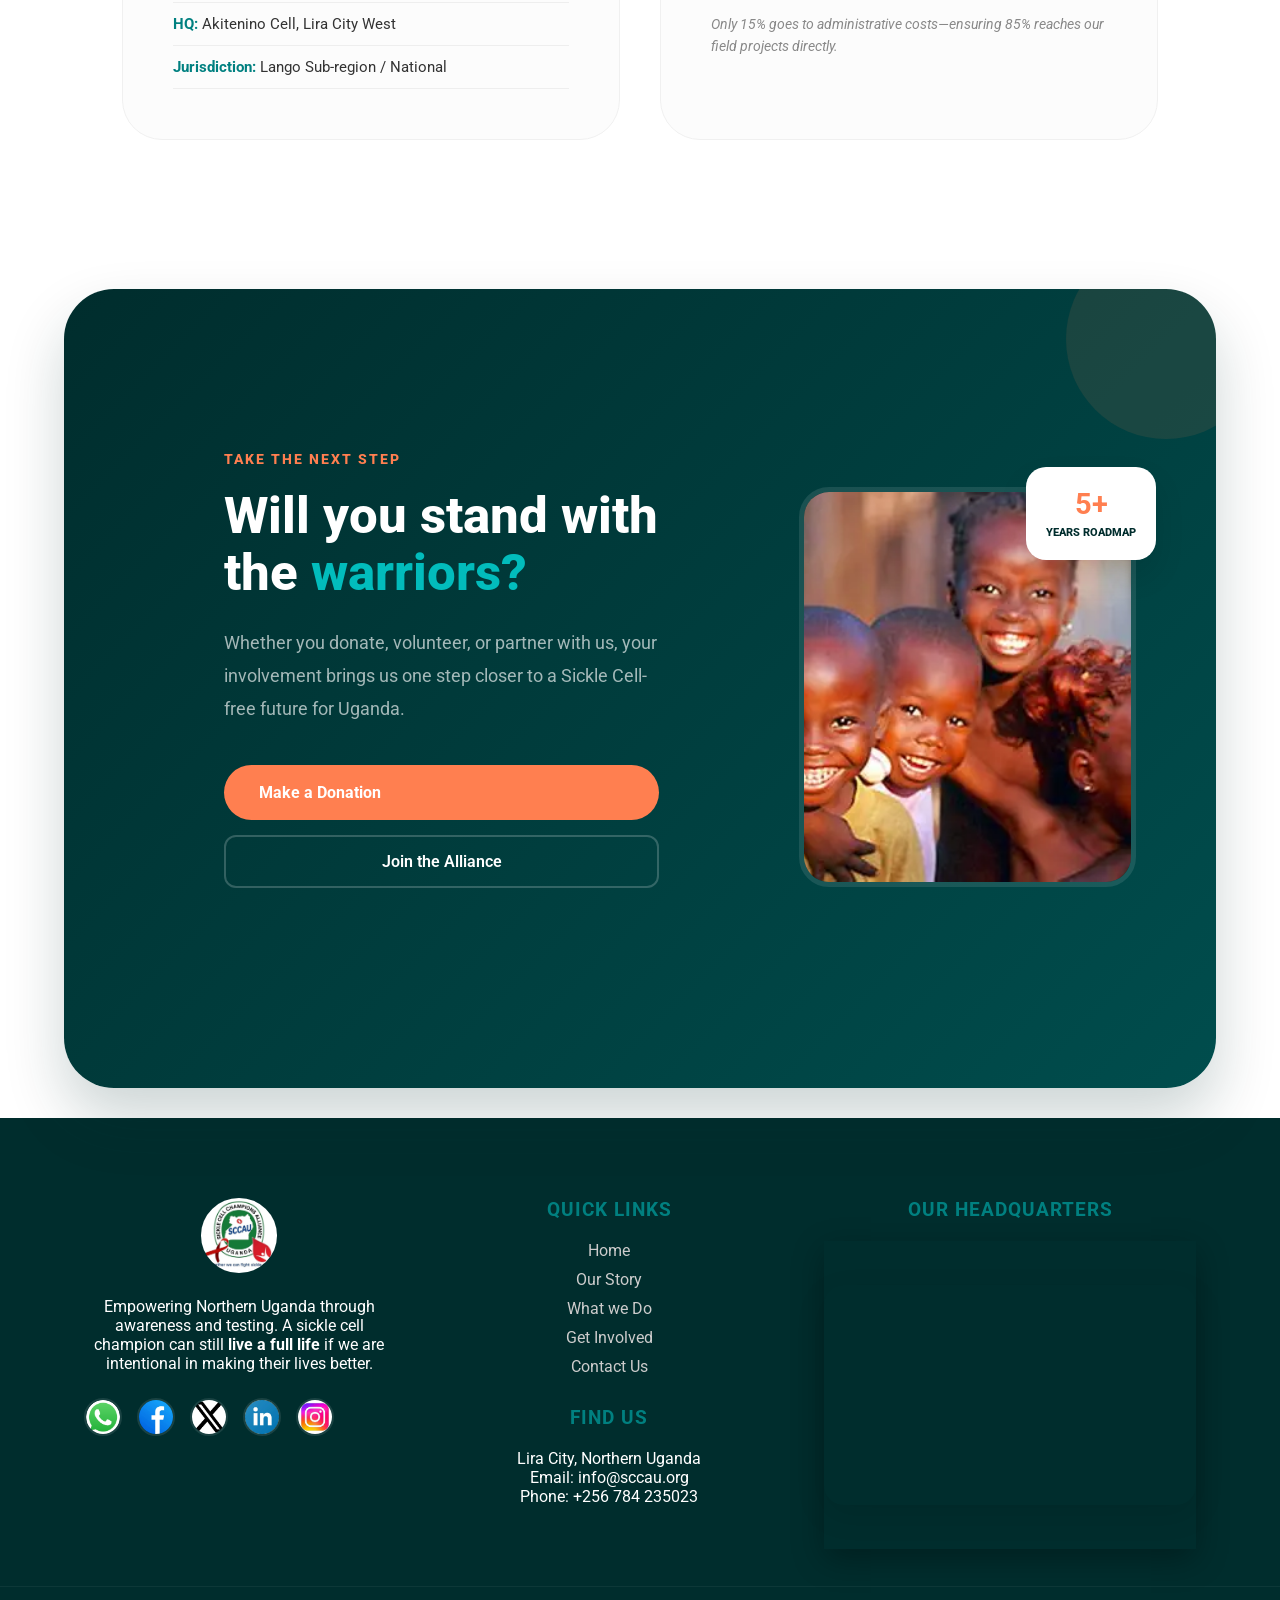
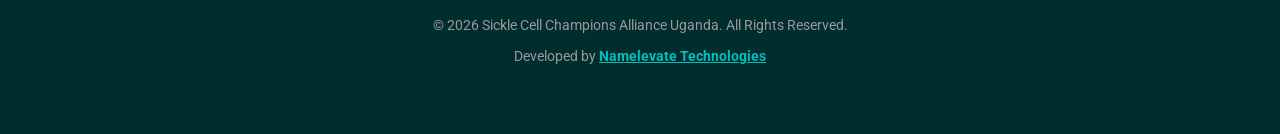
==== commit af2c5631: "namelevate and email" ====
--- a/about.html
+++ b/about.html
@@ -463,7 +463,7 @@
                     <img src="IMAGES/Ecir.jpg" alt="Ecir Favio" class="leader-photo">
                     <div class="leader-overlay">
                         <div class="leader-bio">
-                            <p>Medical Clinical Officer — He is our strong arm in Amolatar District, ensuring that our clinical services reach the most remote communities.</p>
+                            <p>Professional Counselor — He is our strong arm in Amolatar District, ensuring that our clinical services reach the most remote communities.</p>
                             <div class="leader-socials">
                     <!--            <a href="#"><img src="IMAGES/linkedin.webp" alt="LinkedIn"></a>    -->
                                 <a href="mailto:favioecir591@gmail.com"><img src="IMAGES/gmail.webp" alt="Email"></a>
@@ -682,7 +682,7 @@
             <div class="info-group" style="margin-top: 30px;">
                 <h4>Find Us</h4>
                 <p>Lira City, Northern Uganda</p>
-                <p>Email: sicklecellchampions@gmail.com</p>
+                <p>Email: info@sccau.org</p>
                 <p>Phone: +256 784 235023</p>
             </div>
         </div>
@@ -711,7 +711,7 @@
             <p class="copyright">&copy; 2026 Sickle Cell Champions Alliance Uganda. All Rights Reserved.</p>
             <p class="developer-credit">
                   Developed by 
-                <a href="https://www.namelevate.tech" target="_blank" class="namelevate-link"><u>Namelevate Technologies</u></a>
+                <a href="https://www.namelevate.com" target="_blank" class="namelevate-link"><u>Namelevate Technologies</u></a>
             </p>
         </div>
     </div>
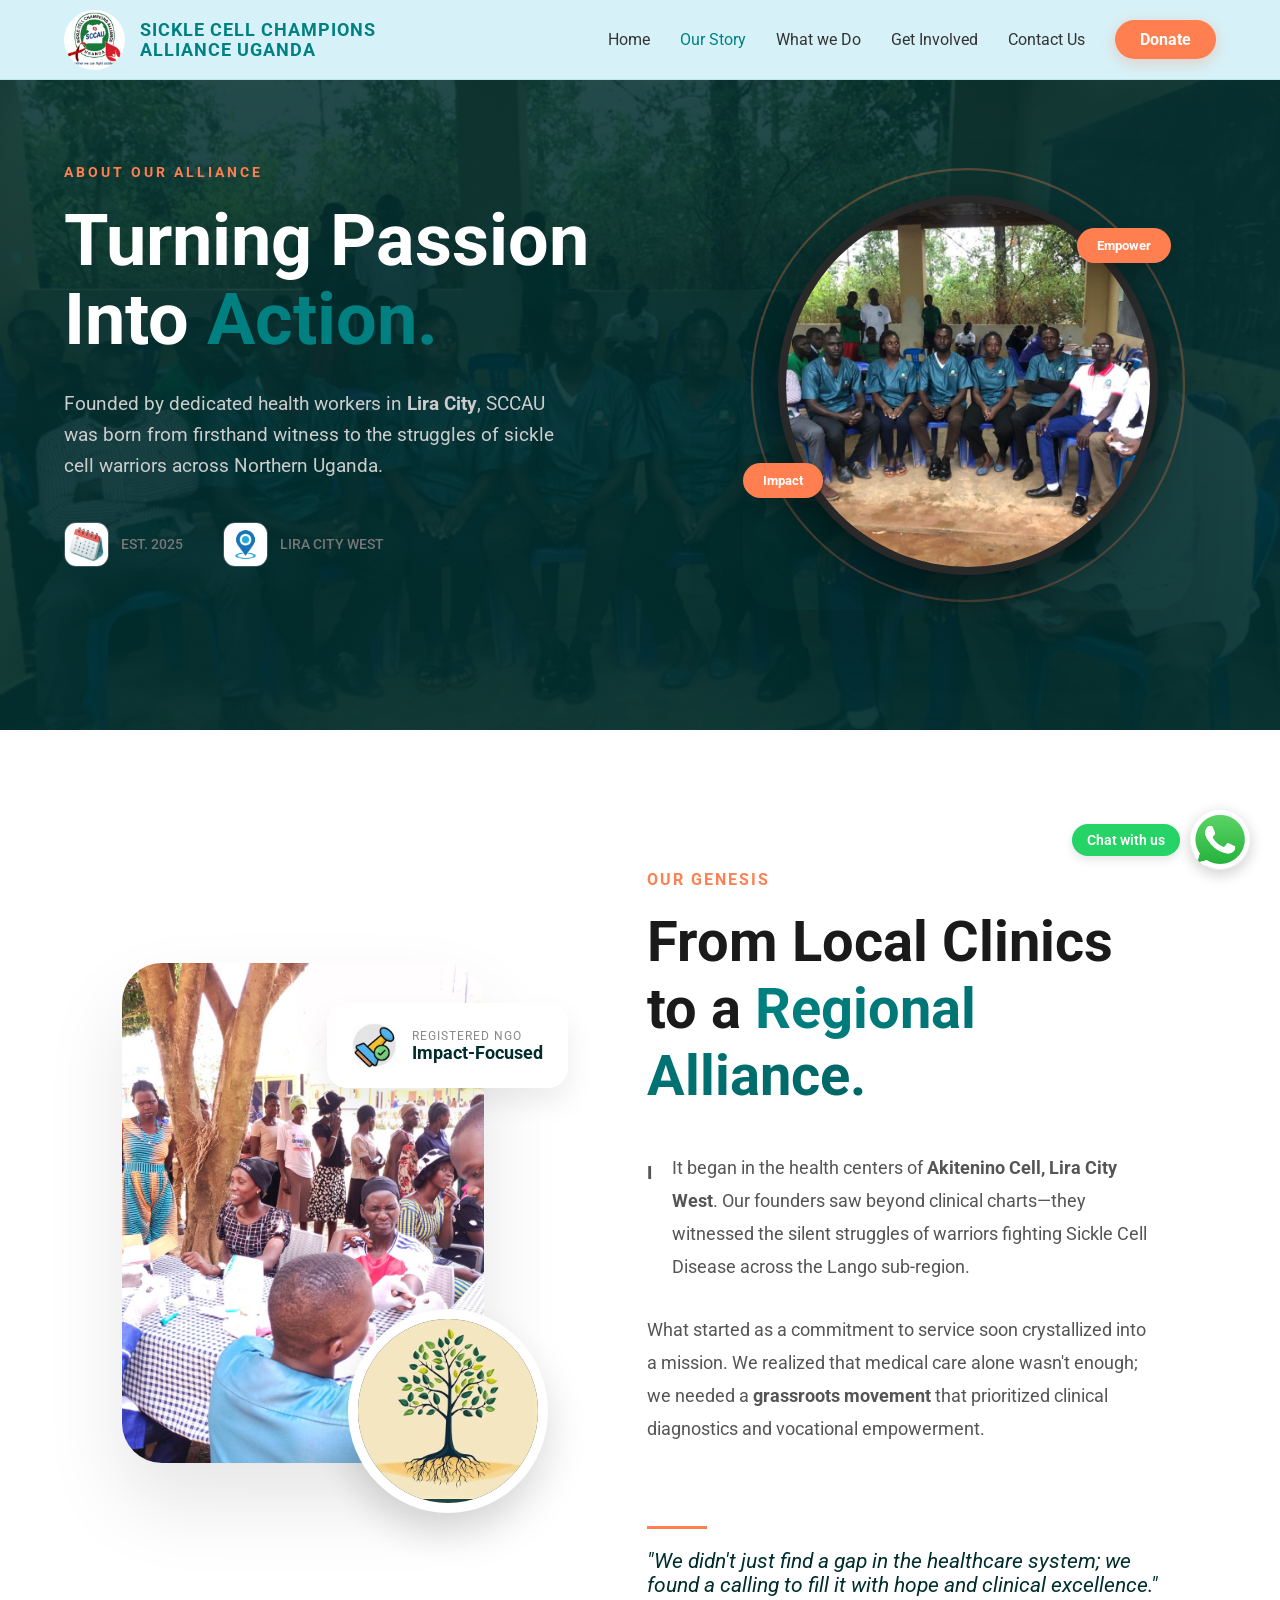
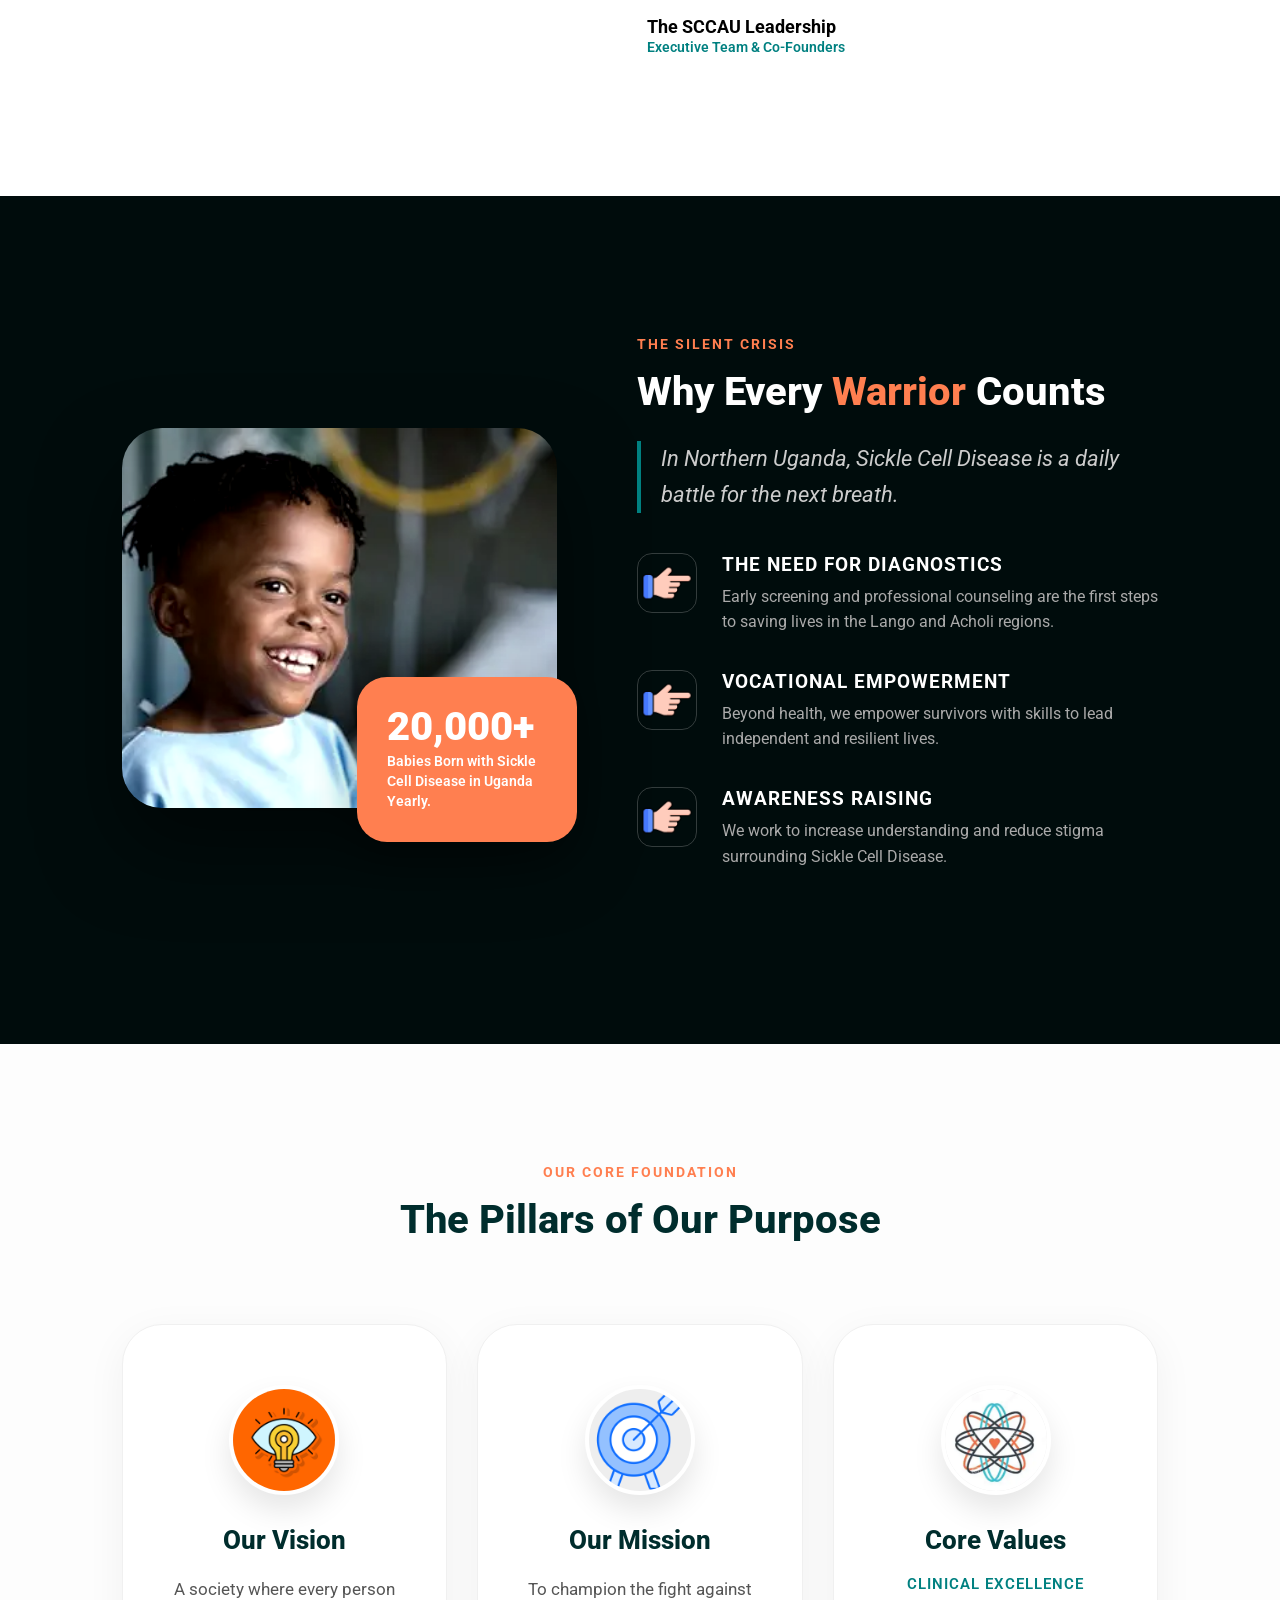
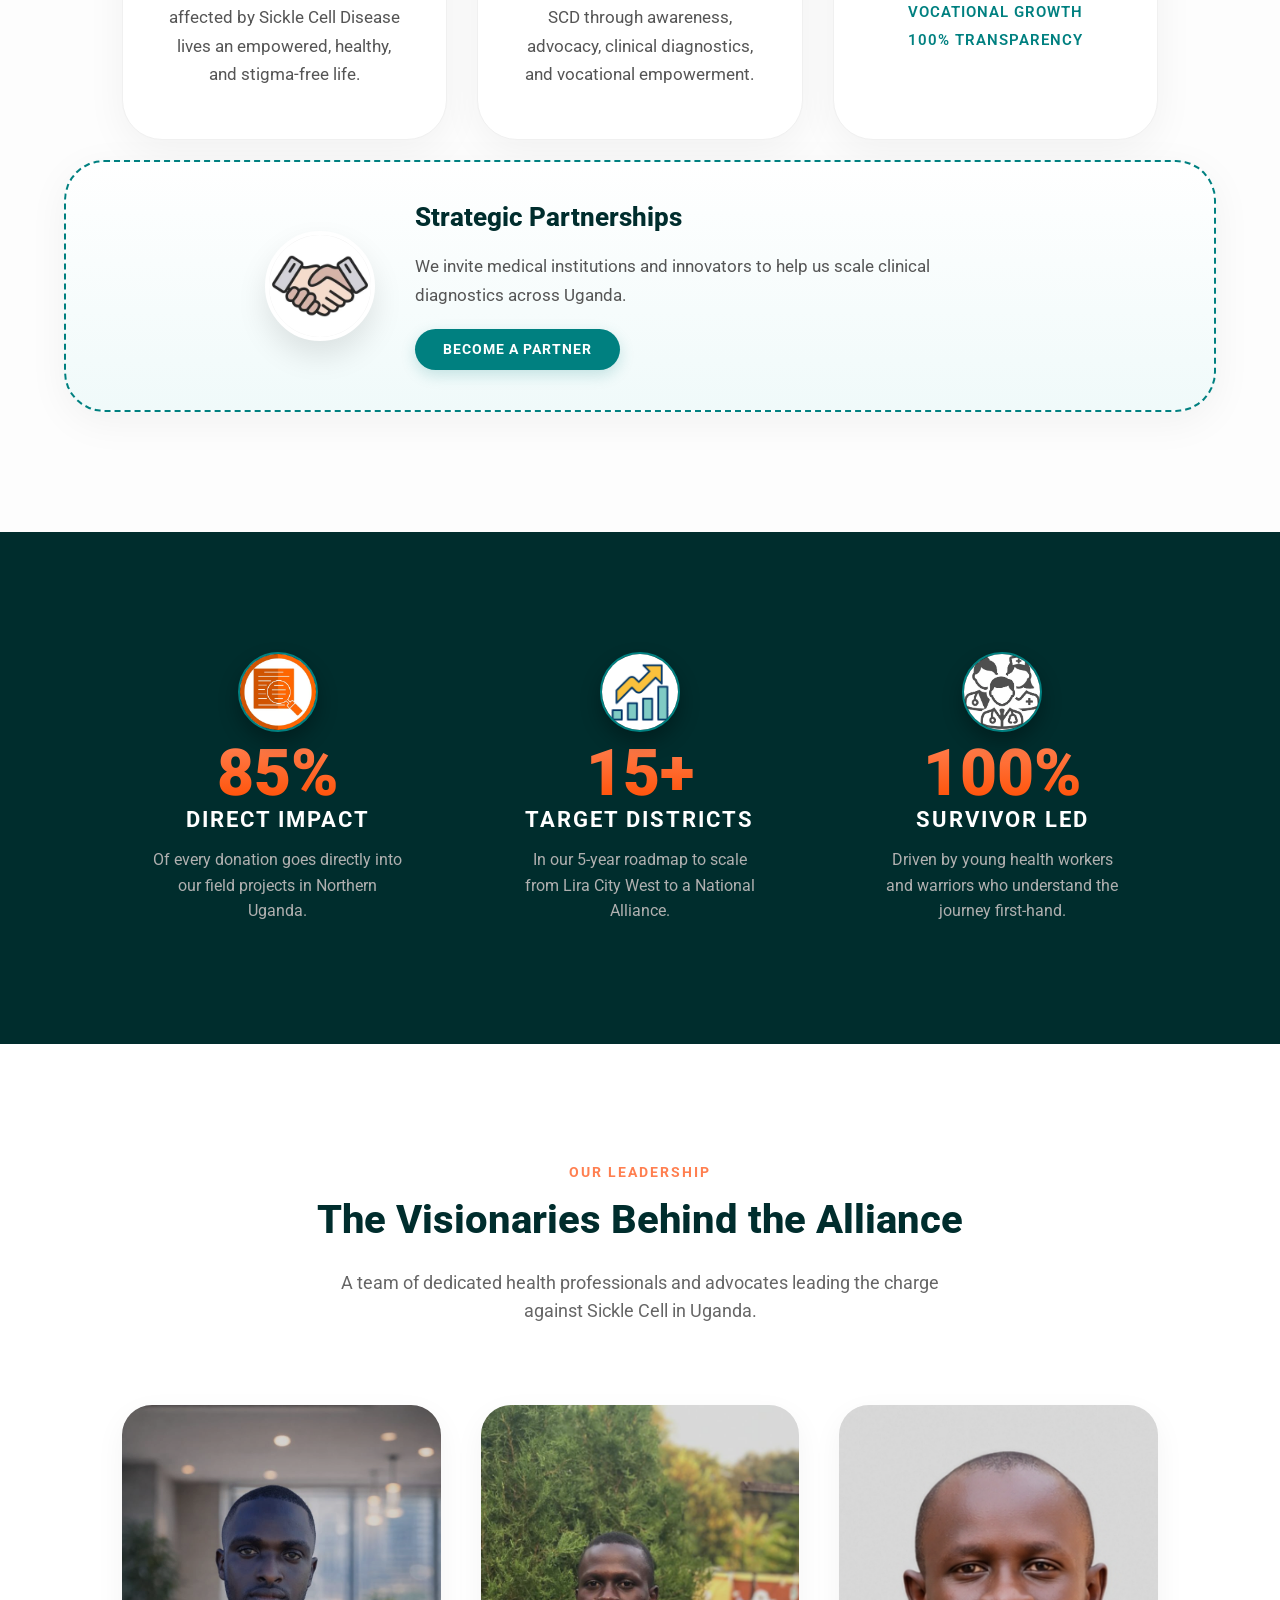
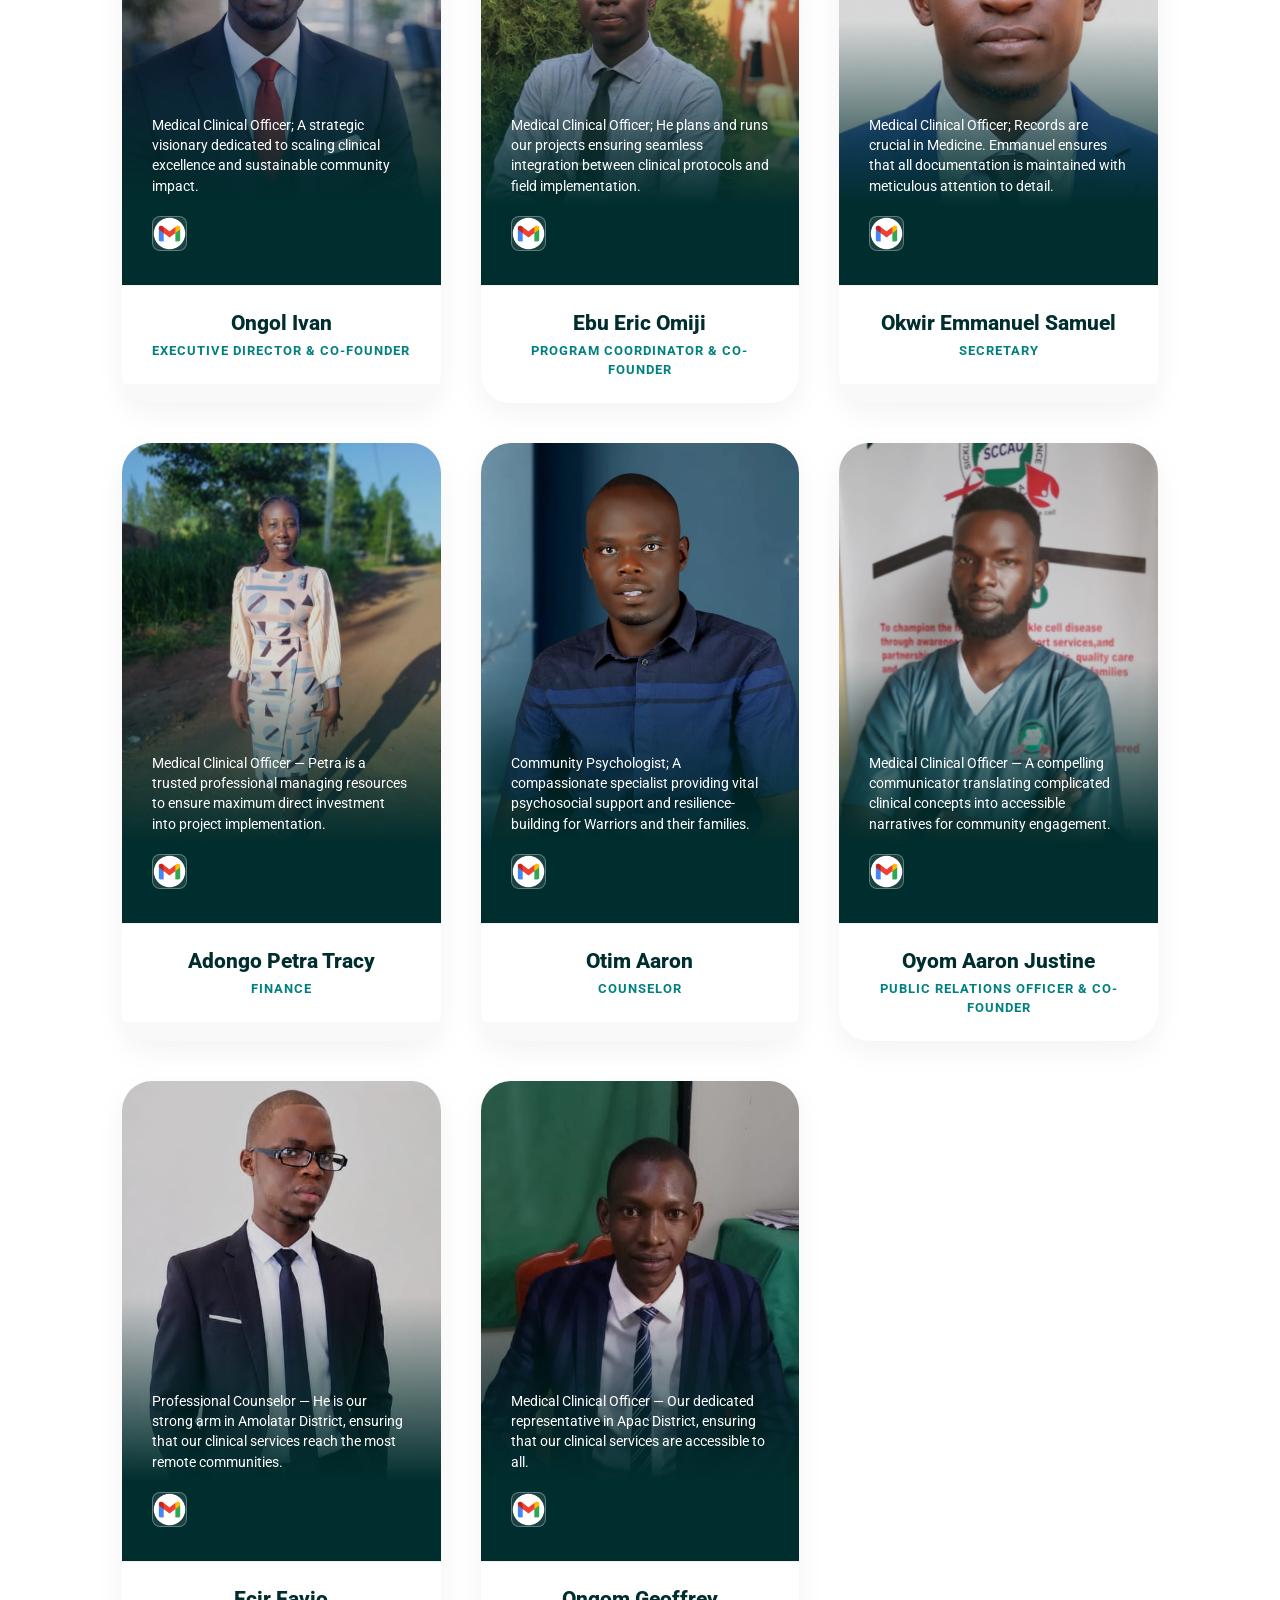
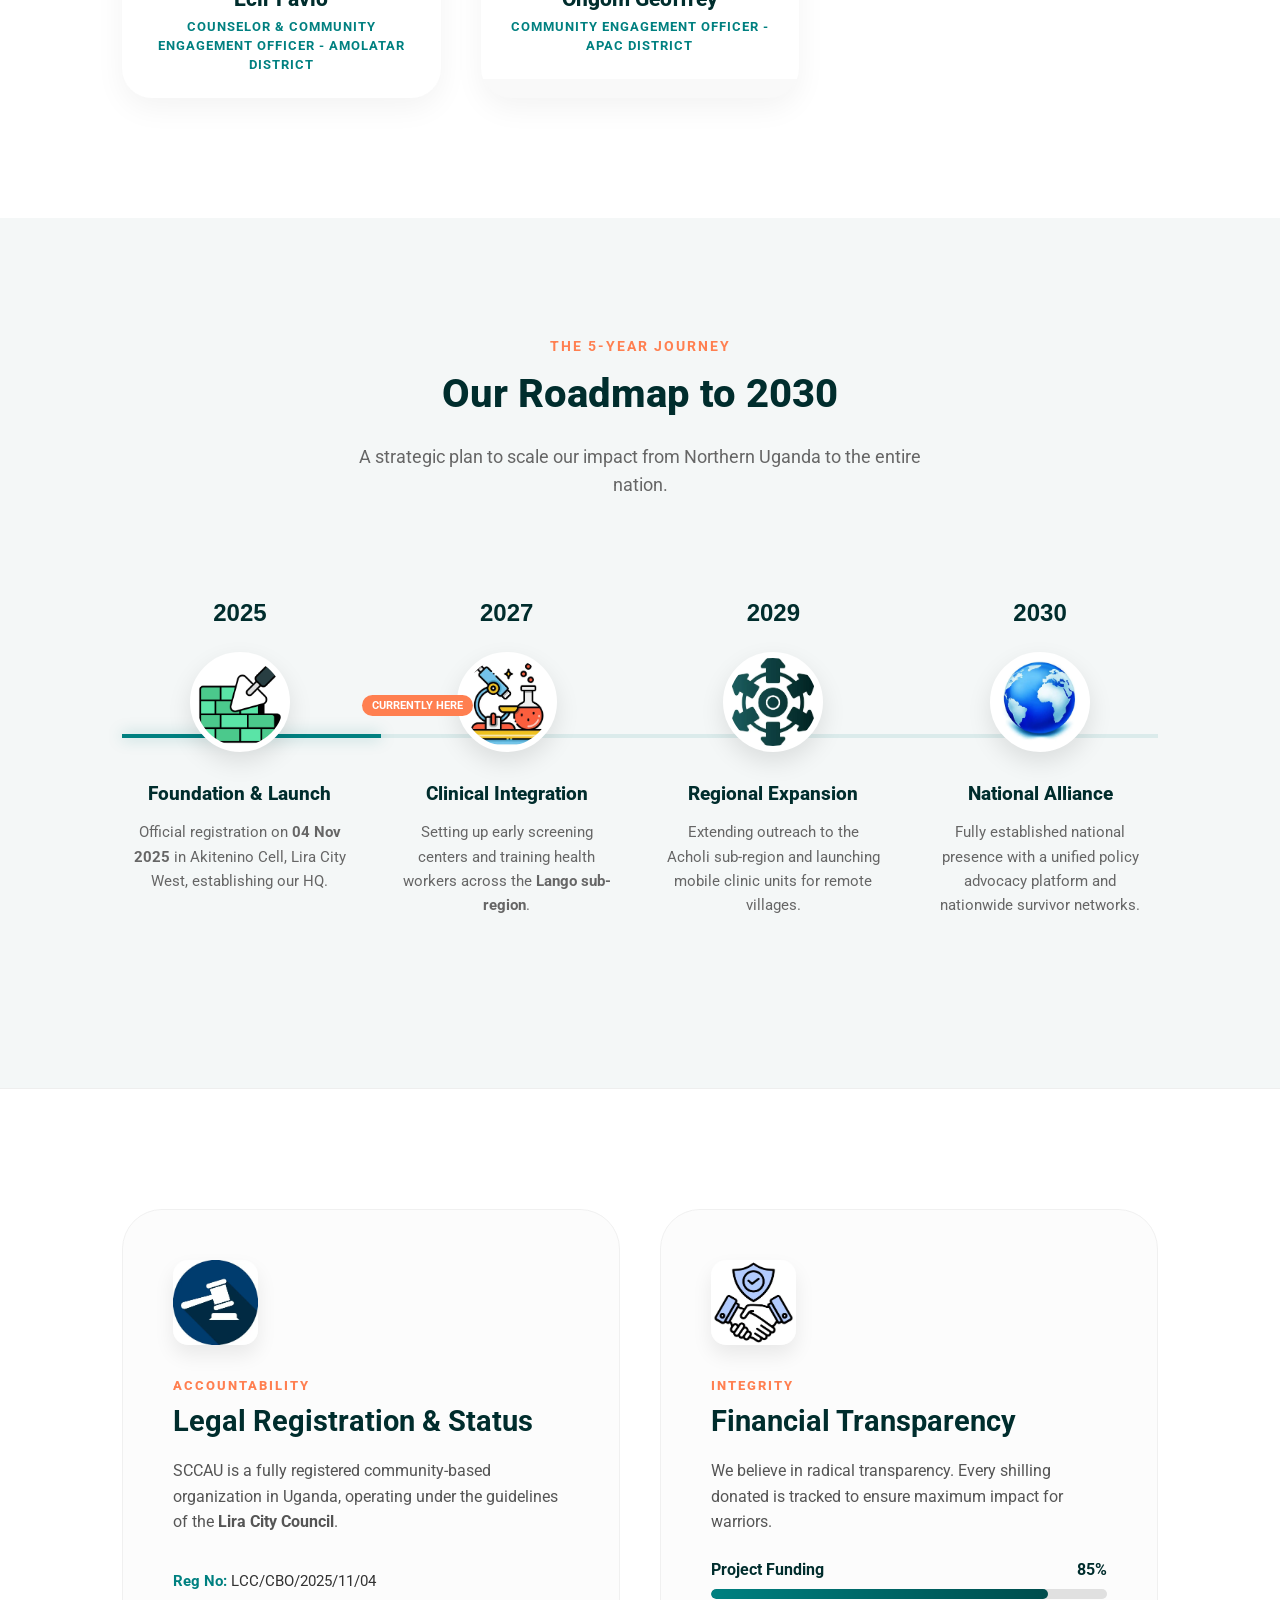
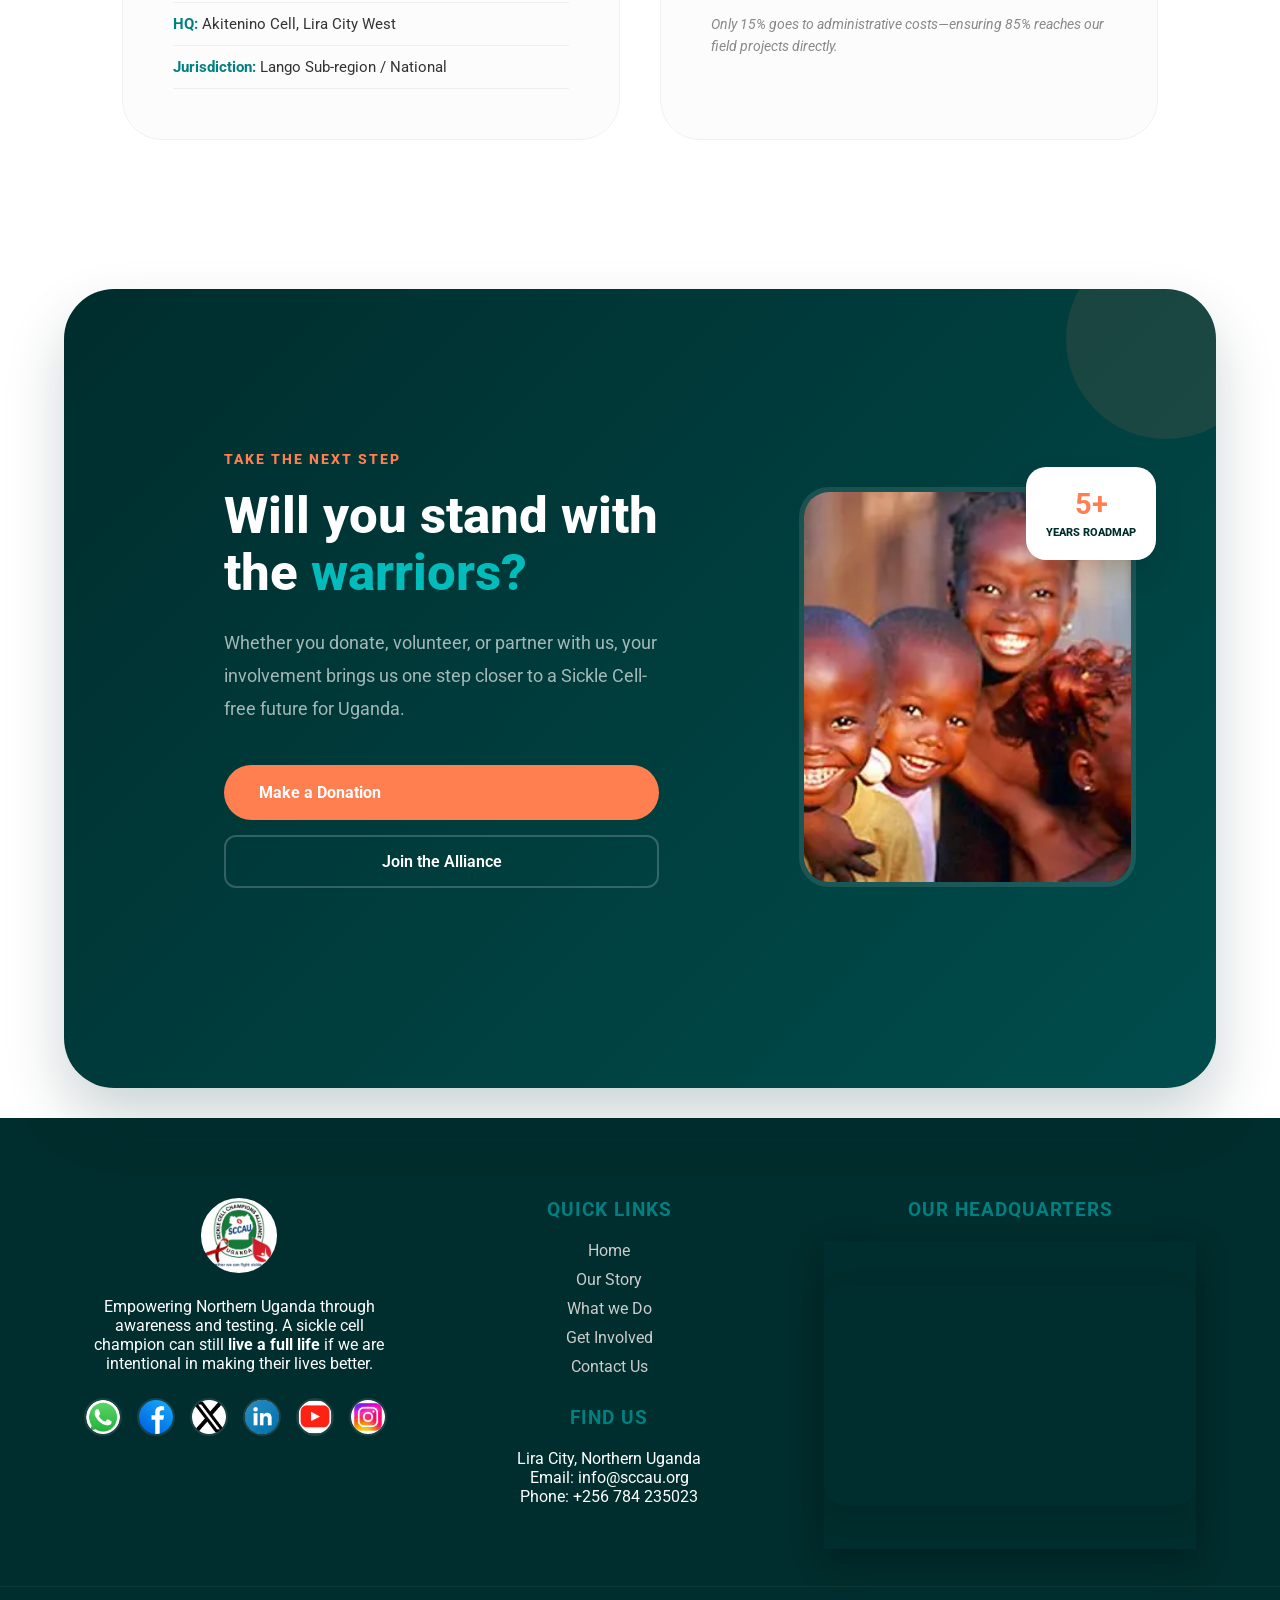
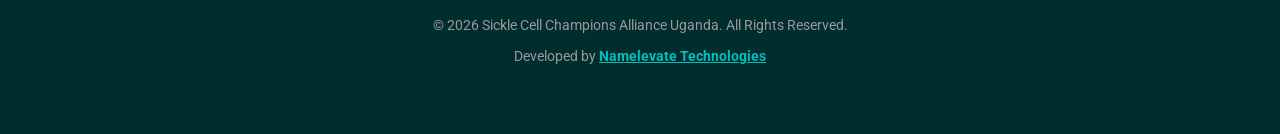
==== commit ab328920: "latest update youtube" ====
--- a/about.html
+++ b/about.html
@@ -412,7 +412,7 @@
                     </div>
                 </div>
                 <div class="leader-info">
-                    <h3>Adong Petra</h3>
+                    <h3>Adongo Petra Tracy</h3>
                     <span>Finance</span>
                 </div>
             </div>
@@ -446,7 +446,7 @@
                             <p>Medical Clinical Officer — A compelling communicator translating complicated clinical concepts into accessible narratives for community engagement.</p>
                             <div class="leader-socials">
                      <!--           <a href="#"><img src="IMAGES/linkedin.webp" alt="LinkedIn"></a>     -->
-                                <a href="#"><img src="IMAGES/gmail.webp" alt="Email"></a>
+                                <a href="mailto:aaronjustine2020@gmail.com"><img src="IMAGES/gmail.webp" alt="Email"></a>
                             </div>
                         </div>
                     </div>
@@ -659,9 +659,10 @@
             
             <div class="footer-social-images">
                 <a href="https://whatsapp.com/channel/0029Vb7BGHY9Bb685tiHr13R"><img src="IMAGES/whatsapp-icon.png" alt="WhatsApp"></a>
-                <a href="#"><img src="IMAGES/facebook.webp" alt="Facebook"></a>
+                <a href="https://www.facebook.com/groups/1849727368988697/?ref=share&mibextid=KtfwRi"><img src="IMAGES/facebook.webp" alt="Facebook"></a>
                 <a href="#"><img src="IMAGES/xicon.webp" alt="X"></a>
                 <a href="#"><img src="IMAGES/linkedin.webp" alt="LinkedIn"></a>
+                <a href="https://youtube.com/@sicklecellchampionsallianceuga?si=UdlcCZ-kSD-UQcYW"><img src="IMAGES/youtube.png" alt="YouTube"></a>
                 <a href="#"><img src="IMAGES/ig-icon.webp" alt="Instagram"></a>
 
             </div>
